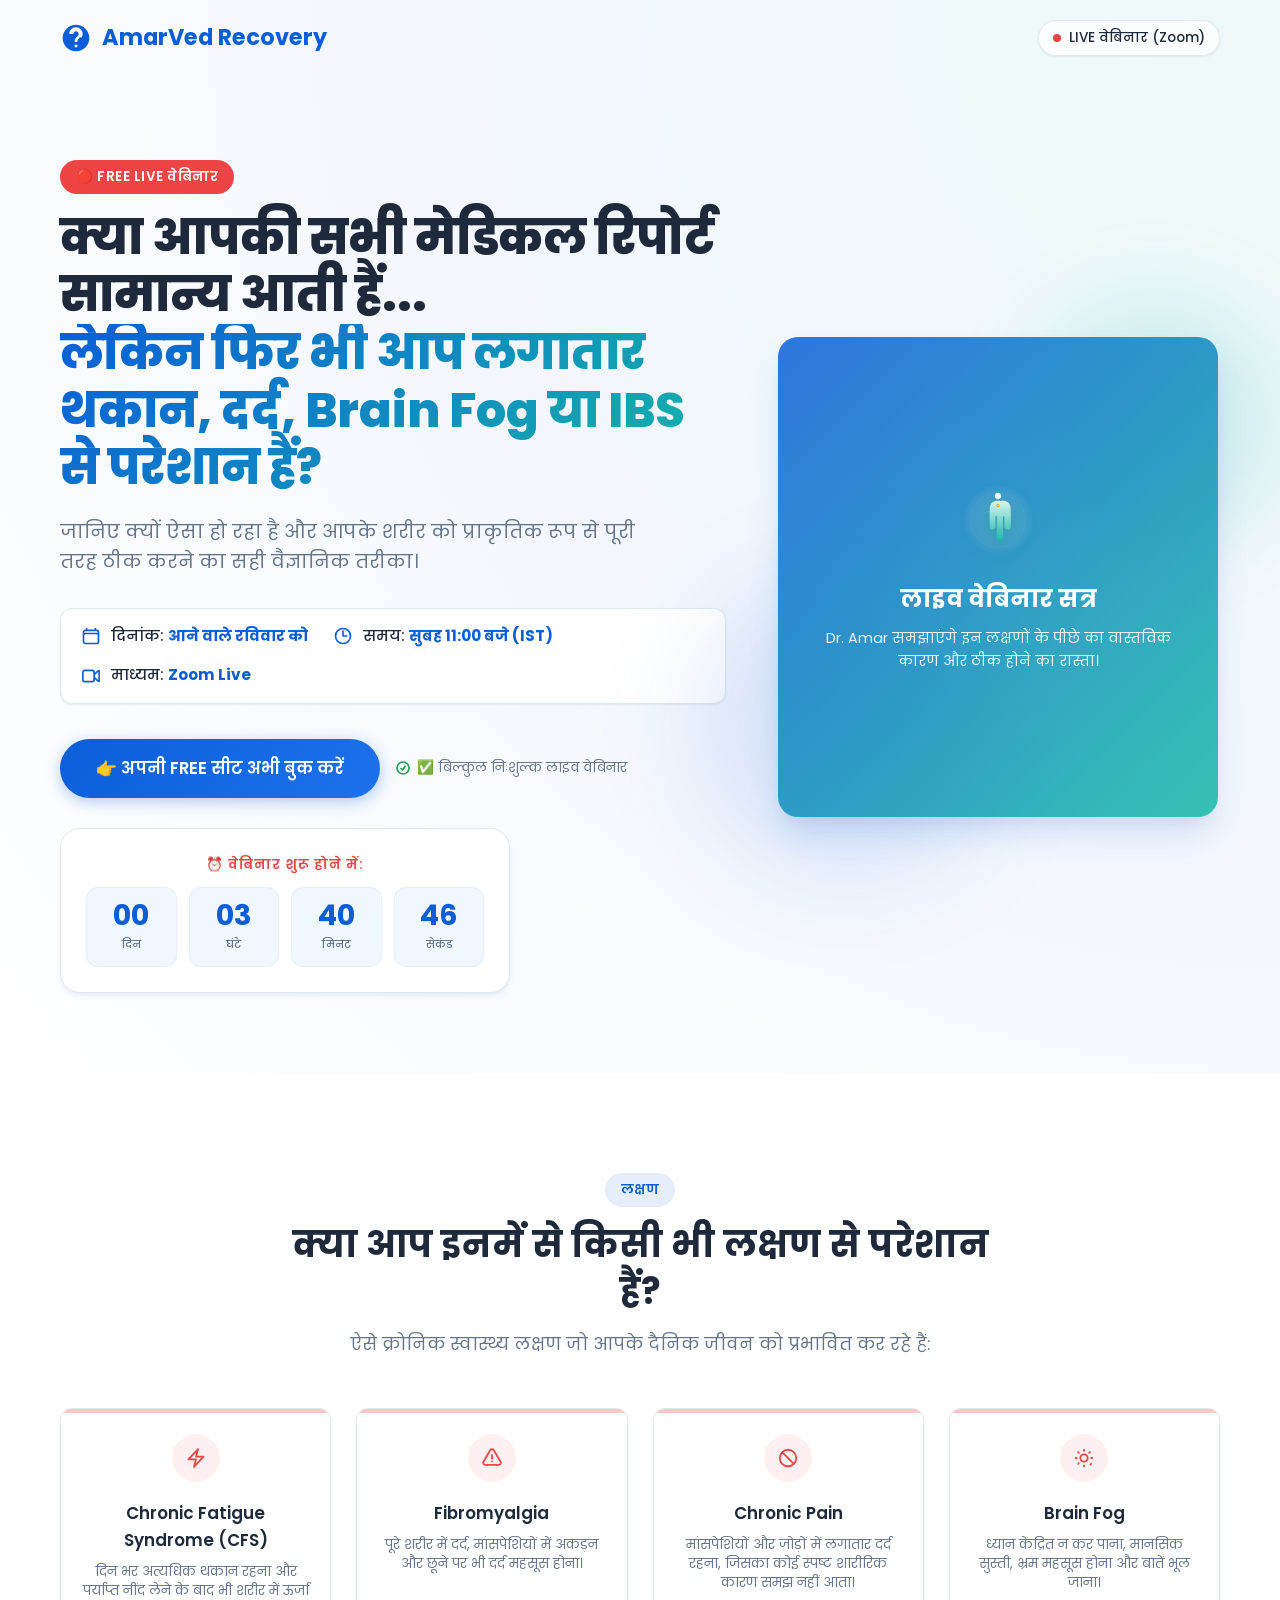
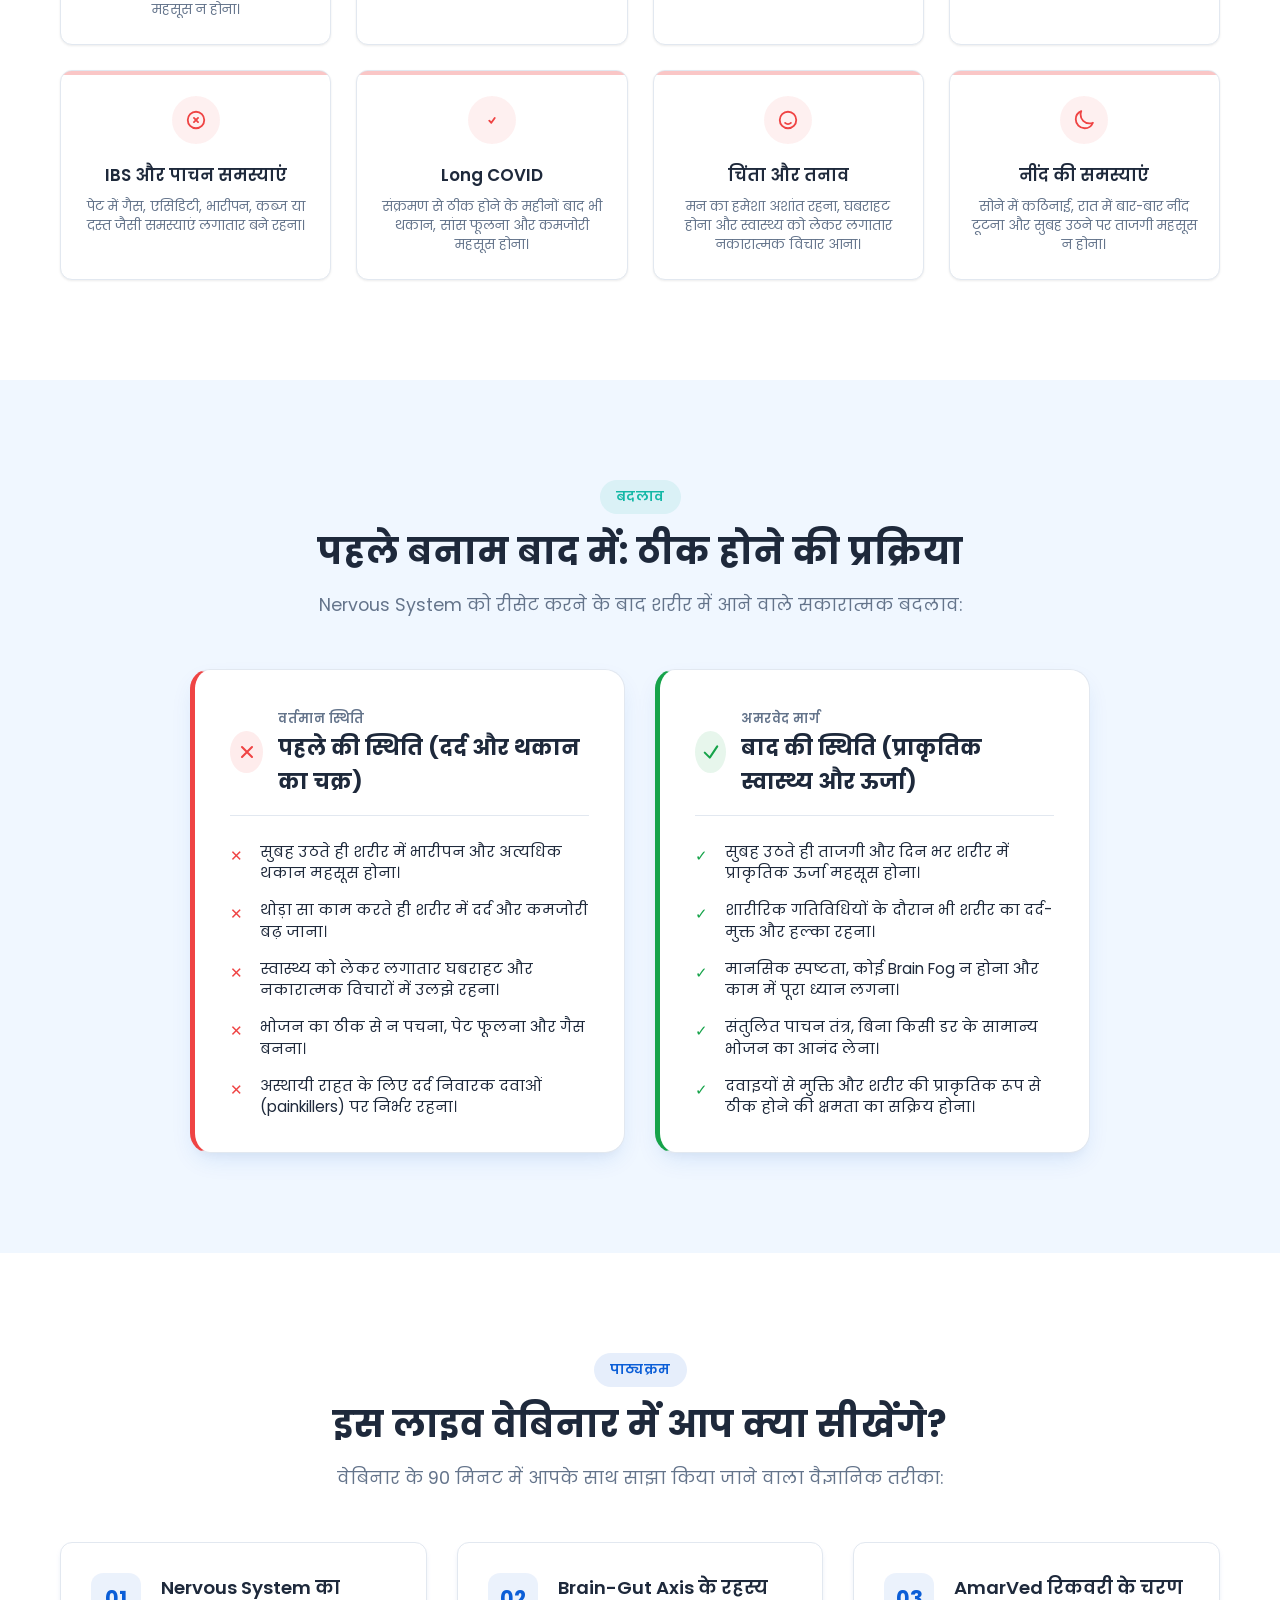
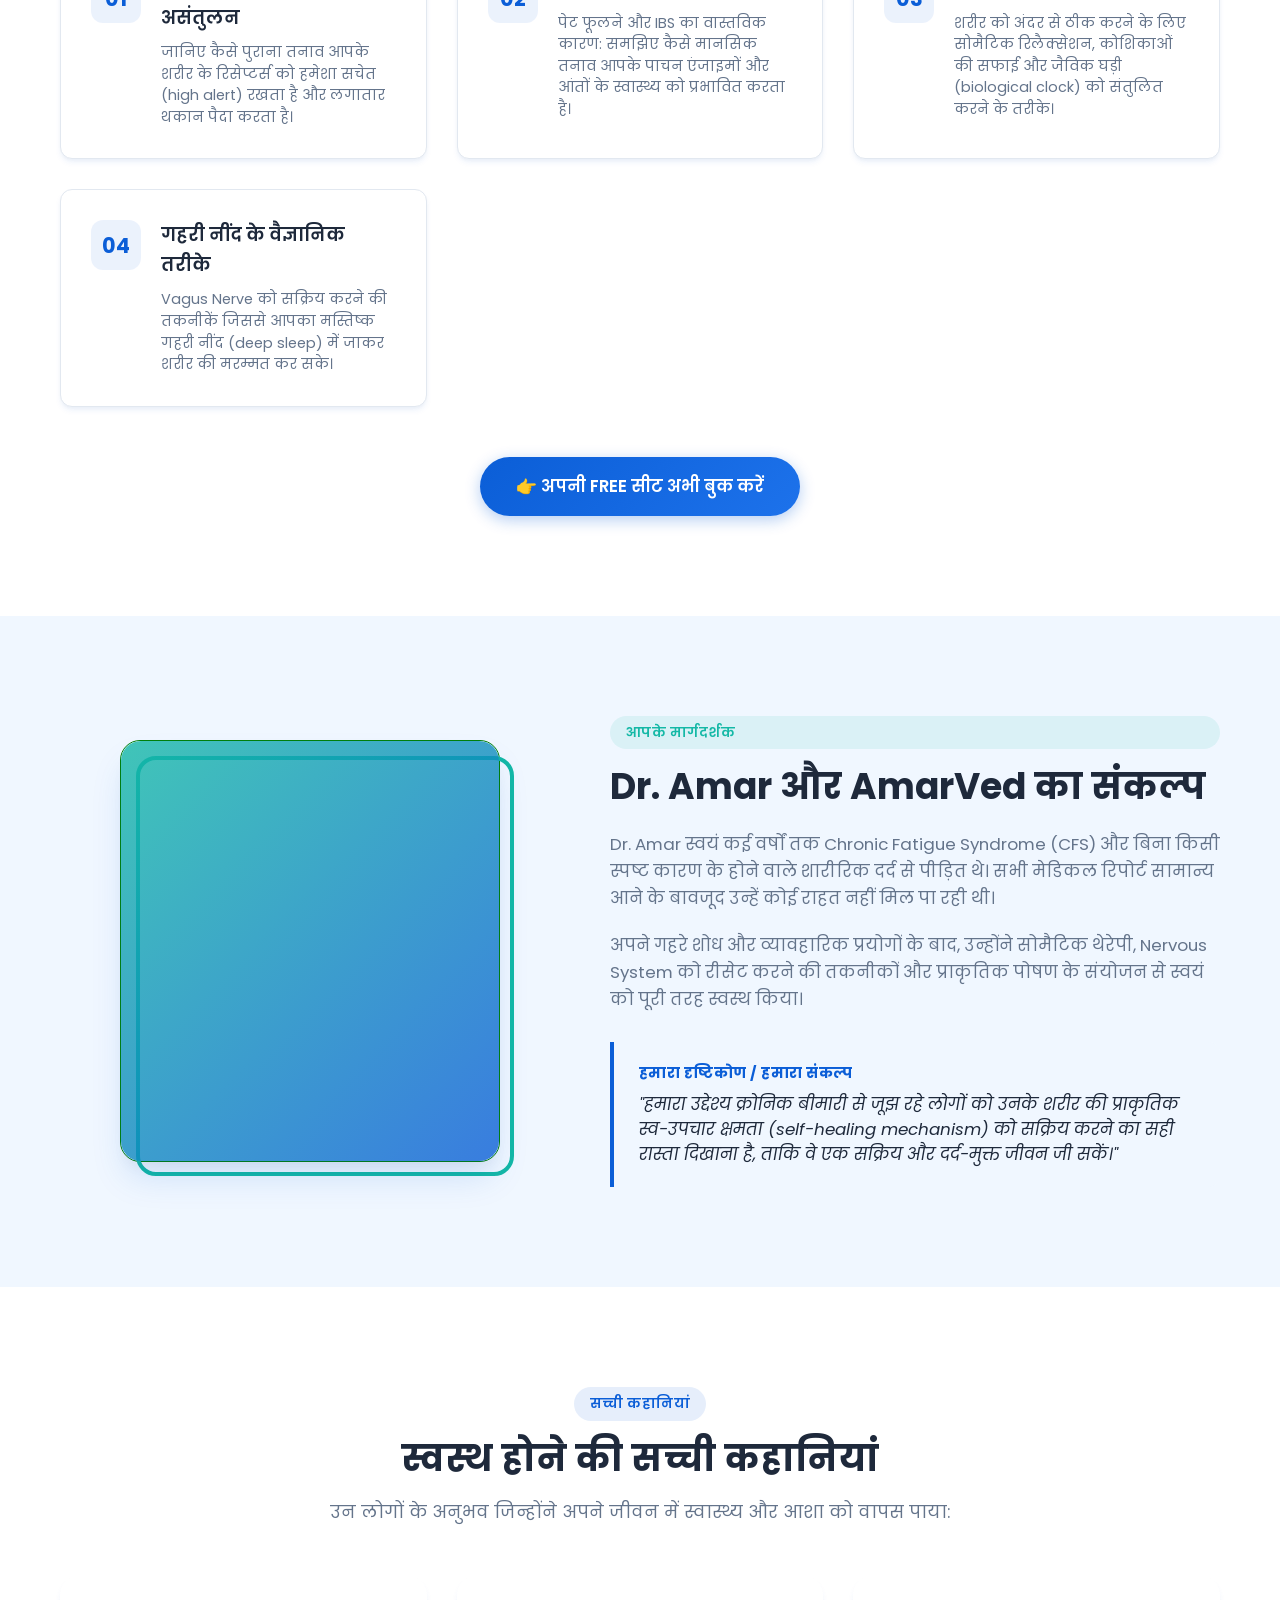
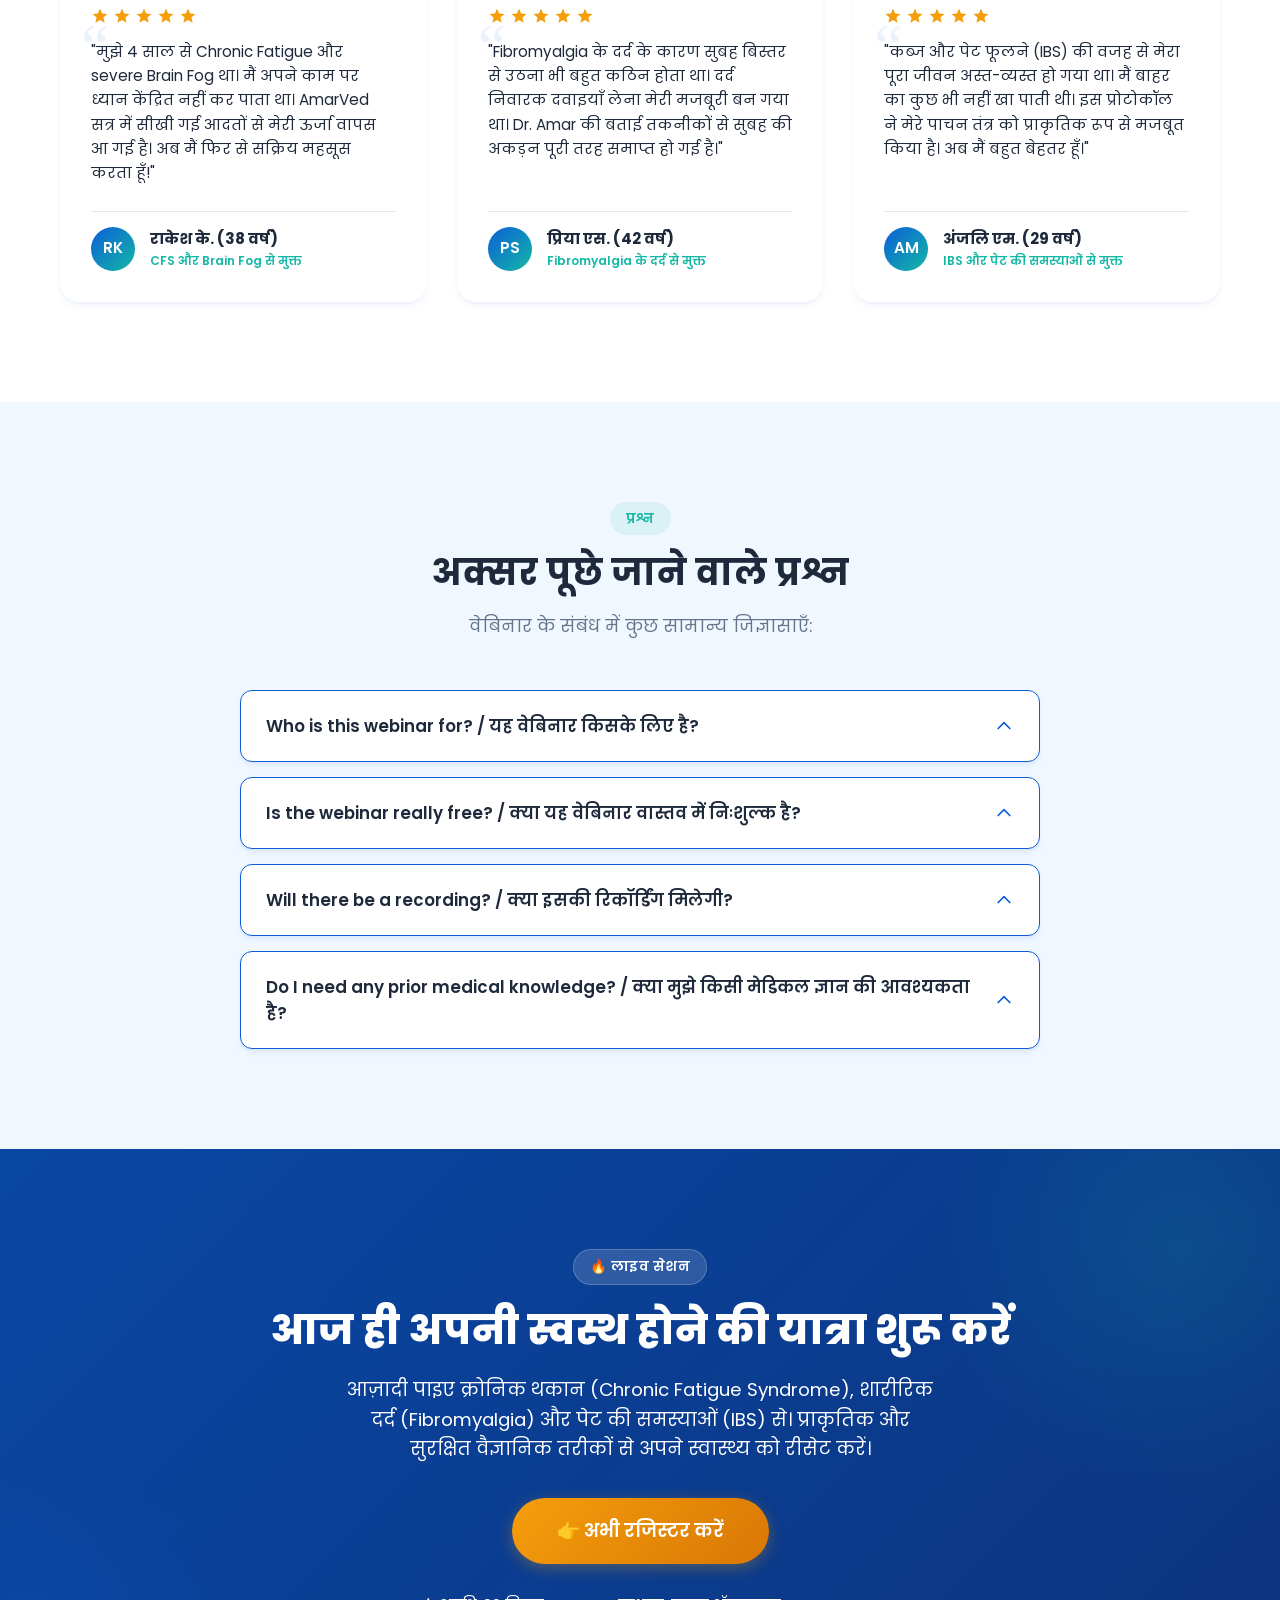
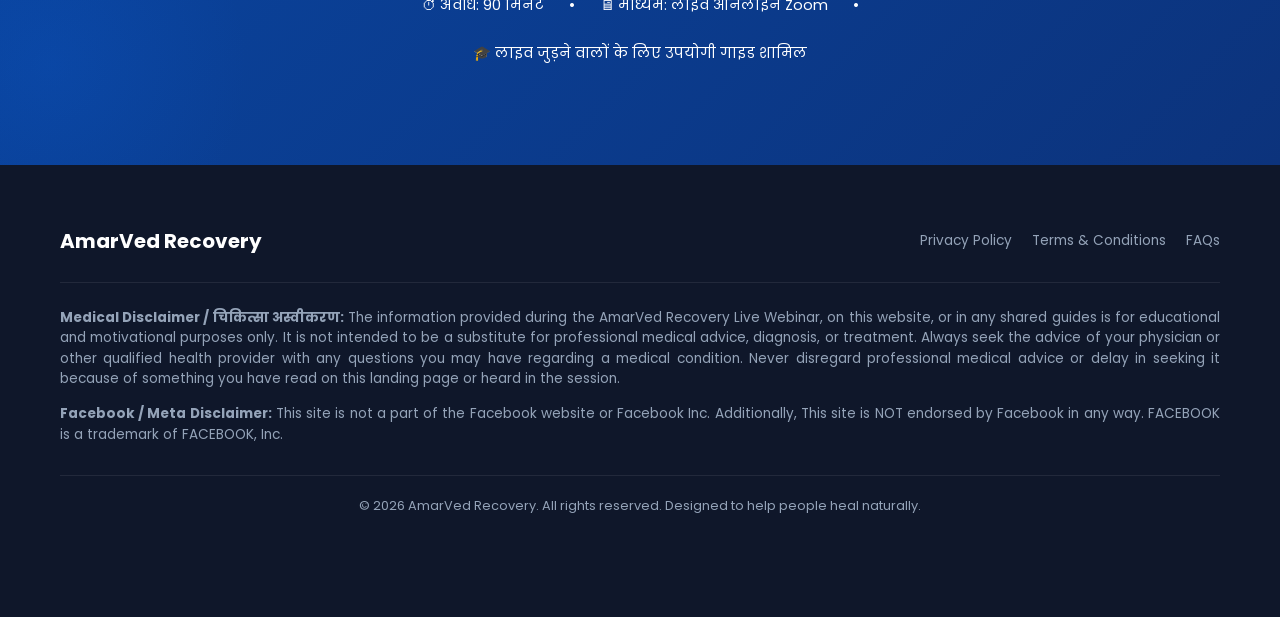
==== index.html @ a420017b "Add files via upload" ====
<!DOCTYPE html>
<html lang="hi">

<head>
  <meta charset="UTF-8">
  <meta name="viewport" content="width=device-width, initial-scale=1.0">
  <meta name="description"
    content="Chronic Fatigue Syndrome (CFS), Fibromyalgia, Brain Fog, IBS और Long COVID से प्राकृतिक रूप से ठीक होने का वैज्ञानिक तरीका। डॉ. अमर के FREE Live Webinar में भाग लें।">
  <meta name="keywords"
    content="Chronic Fatigue Syndrome, CFS, Fibromyalgia, Brain Fog, IBS, Long COVID, Chronic Pain, डॉ. अमर, स्वास्थ्य वेबिनार">
  <meta name="author" content="AmarVed Recovery">
  <title>AmarVed Recovery | Chronic Fatigue, Fibromyalgia और Brain Fog से रिकवरी के लिए FREE Live Webinar</title>

  <!-- Open Graph / Facebook Metadata -->
  <meta property="og:type" content="website">
  <meta property="og:title" content="AmarVed Recovery | FREE Live Webinar">
  <meta property="og:description"
    content="Reverse Chronic Fatigue, Fibromyalgia, IBS, and Brain Fog naturally. Join our live Devanagari Hindi session.">
  <meta property="og:image" content="https://amarvedrecovery.com/assets/og-image.jpg">
  <meta property="og:url" content="https://amarvedrecovery.com/webinar">

  <!-- Favicon placeholder -->
  <link rel="icon" type="image/svg+xml"
    href="data:image/svg+xml,<svg xmlns=%22http://www.w3.org/2000/svg%22 viewBox=%220 0 100 100%22><text y=%22.9em%22 font-size=%2290%22>🌱</text></svg>">

  <!-- Core CSS File -->
  <link rel="stylesheet" href="styles.css">

  <!-- Structured Schema Markup (Event Schema for Search Rich Results) -->
  <script type="application/ld+json">
  {
    "@context": "https://schema.org",
    "@type": "Event",
    "name": "AmarVed Recovery FREE Live Webinar: Reverse Chronic Fatigue & Fibromyalgia Naturally",
    "description": "Learn the step-by-step roadmap to reset your nervous system and recover from Chronic Fatigue, Fibromyalgia, Brain Fog, and IBS naturally.",
    "image": "https://amarvedrecovery.com/assets/webinar-banner.jpg",
    "startDate": "2026-07-05T11:00:00+05:30",
    "endDate": "2026-07-05T12:30:00+05:30",
    "eventAttendanceMode": "https://schema.org/OnlineEventAttendanceMode",
    "eventStatus": "https://schema.org/EventScheduled",
    "location": {
      "@type": "VirtualLocation",
      "url": "https://zoom.us"
    },
    "offers": {
      "@type": "Offer",
      "price": "0",
      "priceCurrency": "INR",
      "availability": "https://schema.org/InStock",
      "validFrom": "2026-06-28T16:00:00+05:30"
    },
    "organizer": {
      "@type": "Organization",
      "name": "AmarVed Recovery",
      "url": "https://amarvedrecovery.com"
    }
  }
  </script>
</head>

<body>

  <!-- Header Section -->
  <header class="header">
    <div class="container header-container">
      <a href="#" class="logo" id="header-logo">
        <!-- LOGO PLACEHOLDER: Swap this SVG with your logo image -->
        <svg class="logo-icon" viewBox="0 0 24 24" xmlns="http://www.w3.org/2000/svg">
          <path
            d="M12 2C6.48 2 2 6.48 2 12s4.48 10 10 10 10-4.48 10-10S17.52 2 12 2zm1 17h-2v-2h2v2zm2.07-7.75l-.9.92C13.45 12.9 13 13.5 13 15h-2v-.5c0-1.1.45-2.1 1.17-2.83l1.24-1.26c.37-.36.59-.86.59-1.41 0-1.1-.9-2-2-2s-2 .9-2 2H7c0-2.76 2.24-5 5-5s5 2.24 5 5c0 1.04-.42 1.99-1.07 2.75z" />
        </svg>
        <span>AmarVed Recovery</span>
      </a>
      <div class="header-info-badge">
        <span class="live-dot"></span>
        <span>LIVE वेबिनार (Zoom)</span>
      </div>
    </div>
  </header>

  <!-- 1. Hero Section -->
  <section class="hero" id="hero">
    <div class="container hero-grid">

      <!-- Hero Left: Headlines & Details -->
      <div class="hero-content">
        <span class="badge badge-live">🔴 FREE Live वेबिनार</span>
        <h1 class="hero-headline">
          क्या आपकी सभी मेडिकल रिपोर्ट सामान्य आती हैं... <span class="text-gradient-primary">लेकिन फिर भी आप लगातार
            थकान, दर्द, Brain Fog या IBS से परेशान हैं?</span>
        </h1>
        <p class="hero-subheadline">
          जानिए क्यों ऐसा हो रहा है और आपके शरीर को प्राकृतिक रूप से पूरी तरह ठीक करने का सही वैज्ञानिक तरीका।
        </p>

        <!-- Webinar Details Cards -->
        <div class="hero-details-bar">
          <div class="detail-item">
            <svg xmlns="http://www.w3.org/2000/svg" fill="none" viewBox="0 0 24 24" stroke-width="2"
              stroke="currentColor">
              <path stroke-linecap="round" stroke-linejoin="round"
                d="M6.75 3v2.25M17.25 3v2.25M3 18.75V7.5a2.25 2.25 0 012.25-2.25h13.5A2.25 2.25 0 0121 7.5v11.25m-18 0A2.25 2.25 0 005.25 21h13.5A2.25 2.25 0 0021 18.75m-18 0v-7.5A2.25 2.25 0 015.25 9h13.5A2.25 2.25 0 0121 11.25v7.5" />
            </svg>
            <span>दिनांक: <strong>आने वाले रविवार को</strong></span>
          </div>
          <div class="detail-item">
            <svg xmlns="http://www.w3.org/2000/svg" fill="none" viewBox="0 0 24 24" stroke-width="2"
              stroke="currentColor">
              <path stroke-linecap="round" stroke-linejoin="round" d="M12 6v6h4.5m4.5 0a9 9 0 11-18 0 9 9 0 0118 0z" />
            </svg>
            <span>समय: <strong>सुबह 11:00 बजे (IST)</strong></span>
          </div>
          <div class="detail-item">
            <svg xmlns="http://www.w3.org/2000/svg" fill="none" viewBox="0 0 24 24" stroke-width="2"
              stroke="currentColor">
              <path stroke-linecap="round" stroke-linejoin="round"
                d="M15.75 10.5l4.72-4.72a.75.75 0 011.28.53v11.38a.75.75 0 01-1.28.53l-4.72-4.72M4.5 18.75h9a2.25 2.25 0 002.25-2.25v-9a2.25 2.25 0 00-2.25-2.25h-9A2.25 2.25 0 002.25 7.5v9a2.25 2.25 0 002.25 2.25z" />
            </svg>
            <span>माध्यम: <strong>Zoom Live</strong></span>
          </div>
        </div>

        <!-- CTA & Quick Info -->
        <div class="hero-cta-wrapper">
          <a href="https://tally.so/r/81WxVA" target="_blank" class="btn btn-primary" id="hero-cta-btn">
            👉 अपनी FREE सीट अभी बुक करें
          </a>
          <span class="cta-note">
            <svg xmlns="http://www.w3.org/2000/svg" fill="none" viewBox="0 0 24 24" stroke-width="2.5"
              stroke="currentColor">
              <path stroke-linecap="round" stroke-linejoin="round"
                d="M9 12.75L11.25 15 15 9.75M21 12a9 9 0 11-18 0 9 9 0 0118 0z" />
            </svg>
            ✅ बिल्कुल निःशुल्क लाइव वेबिनार
          </span>
        </div>

        <!-- Countdown Timer Component -->
        <div class="countdown-box">
          <div class="countdown-title">⏰ वेबिनार शुरू होने में:</div>
          <div class="timer-grid">
            <div class="timer-segment">
              <span class="timer-number" id="timer-days">00</span>
              <span class="timer-label">दिन</span>
            </div>
            <div class="timer-segment">
              <span class="timer-number" id="timer-hours">00</span>
              <span class="timer-label">घंटे</span>
            </div>
            <div class="timer-segment">
              <span class="timer-number" id="timer-minutes">00</span>
              <span class="timer-label">मिनट</span>
            </div>
            <div class="timer-segment">
              <span class="timer-number" id="timer-seconds">00</span>
              <span class="timer-label">सेकंड</span>
            </div>
          </div>
        </div>

      </div>

      <!-- Hero Right: Wellness Vector Illustration -->
      <div class="hero-visual reveal reveal-fade">
        <div class="hero-image-container">
          <div class="hero-img-placeholder">
            <!-- Wellness Vector Graphic instead of placeholder block -->
            <svg xmlns="http://www.w3.org/2000/svg" viewBox="0 0 500 500" width="100%" height="100%"
              style="max-height: 380px;">
              <defs>
                <radialGradient id="glow" cx="50%" cy="50%" r="50%">
                  <stop offset="0%" stop-color="rgba(20, 184, 166, 0.4)" />
                  <stop offset="100%" stop-color="rgba(255, 255, 255, 0)" />
                </radialGradient>
                <linearGradient id="body-grad" x1="0%" y1="0%" x2="0%" y2="100%">
                  <stop offset="0%" stop-color="#FFFFFF" />
                  <stop offset="100%" stop-color="#14B8A6" />
                </linearGradient>
              </defs>
              <circle cx="250" cy="250" r="220" fill="url(#glow)" />
              <circle cx="250" cy="250" r="170" fill="none" stroke="rgba(255, 255, 255, 0.3)" stroke-width="2"
                stroke-dasharray="8 12" />
              <path d="M250,50 Q280,90 250,130 Q220,90 250,50 Z" fill="rgba(20, 184, 166, 0.5)" />
              <!-- Wellness Figure Path -->
              <path
                d="M250,120 C262,120 270,112 270,100 C270,88 262,80 250,80 C238,80 230,88 230,100 C230,112 238,120 250,120 Z M250,130 C218,130 198,146 198,186 L198,290 C198,302 206,310 218,310 C226,310 234,302 234,290 L234,226 L242,226 L242,362 C242,374 250,382 262,382 C274,382 282,374 282,362 L282,226 L290,226 L290,290 C290,302 298,310 310,310 C322,310 330,302 330,290 L330,186 C330,146 310,130 278,130 Z"
                fill="url(#body-grad)" />
              <circle cx="250" cy="160" r="10" fill="#F59E0B" />
              <circle cx="250" cy="160" r="4" fill="#FFF" />
              <path d="M160,210 Q200,180 250,210 T340,210" fill="none" stroke="rgba(255, 255, 255, 0.4)"
                stroke-width="2" />
            </svg>
            <h3>लाइव वेबिनार सत्र</h3>
            <p>Dr. Amar समझाएंगे इन लक्षणों के पीछे का वास्तविक कारण और ठीक होने का रास्ता।</p>
          </div>
        </div>

        <!-- Background blobs for graphic premium feel -->
        <div class="hero-bg-shapes">
          <div class="shape-circle-1"></div>
          <div class="shape-circle-2"></div>
        </div>
      </div>

    </div>
  </section>

  <!-- 3. Problem Section -->
  <section class="problem-section" id="problems">
    <div class="container">

      <div class="section-title-wrapper">
        <span class="badge badge-primary">लक्षण</span>
        <h2 class="section-title">क्या आप इनमें से किसी भी लक्षण से परेशान हैं?</h2>
        <p class="section-subtitle">ऐसे क्रोनिक स्वास्थ्य लक्षण जो आपके दैनिक जीवन को प्रभावित कर रहे हैं:</p>
      </div>

      <div class="problem-grid">

        <!-- Card 1: CFS -->
        <div class="problem-card reveal reveal-slide-up delay-1">
          <div class="problem-icon-container">
            <svg xmlns="http://www.w3.org/2000/svg" fill="none" viewBox="0 0 24 24" stroke-width="2"
              stroke="currentColor">
              <path stroke-linecap="round" stroke-linejoin="round"
                d="M3.75 13.5l10.5-11.25L12 10.5h8.25L9.75 21.75 12 13.5H3.75z" />
            </svg>
          </div>
          <h3 class="problem-title">Chronic Fatigue Syndrome (CFS)</h3>
          <p class="problem-desc">दिन भर अत्यधिक थकान रहना और पर्याप्त नींद लेने के बाद भी शरीर में ऊर्जा महसूस न होना।
          </p>
        </div>

        <!-- Card 2: Fibromyalgia -->
        <div class="problem-card reveal reveal-slide-up delay-2">
          <div class="problem-icon-container">
            <svg xmlns="http://www.w3.org/2000/svg" fill="none" viewBox="0 0 24 24" stroke-width="2"
              stroke="currentColor">
              <path stroke-linecap="round" stroke-linejoin="round"
                d="M12 9v3.75m-9.303 3.376c-.866 1.5.217 3.374 1.948 3.374h14.71c1.73 0 2.813-1.874 1.948-3.374L13.949 3.378c-.866-1.5-3.032-1.5-3.898 0L2.697 16.126zM12 15.75h.007v.008H12v-.008z" />
            </svg>
          </div>
          <h3 class="problem-title">Fibromyalgia</h3>
          <p class="problem-desc">पूरे शरीर में दर्द, मांसपेशियों में अकड़न और छूने पर भी दर्द महसूस होना।</p>
        </div>

        <!-- Card 3: Chronic Pain -->
        <div class="problem-card reveal reveal-slide-up delay-3">
          <div class="problem-icon-container">
            <svg xmlns="http://www.w3.org/2000/svg" fill="none" viewBox="0 0 24 24" stroke-width="2"
              stroke="currentColor">
              <path stroke-linecap="round" stroke-linejoin="round"
                d="M18.364 18.364A9 9 0 005.636 5.636m12.728 12.728A9 9 0 015.636 5.636m12.728 12.728L5.636 5.636" />
            </svg>
          </div>
          <h3 class="problem-title">Chronic Pain</h3>
          <p class="problem-desc">मांसपेशियों और जोड़ों में लगातार दर्द रहना, जिसका कोई स्पष्ट शारीरिक कारण समझ नहीं
            आता।</p>
        </div>

        <!-- Card 4: Brain Fog -->
        <div class="problem-card reveal reveal-slide-up delay-4">
          <div class="problem-icon-container">
            <svg xmlns="http://www.w3.org/2000/svg" fill="none" viewBox="0 0 24 24" stroke-width="2"
              stroke="currentColor">
              <path stroke-linecap="round" stroke-linejoin="round"
                d="M12 3v1m0 16v1m9-9h-1M4 12H3m15.364-6.364l-.707.707M6.343 17.657l-.707.707m0-12.728l.707.707m12.728 12.728l.707-.707M12 8a4 4 0 100 8 4 4 0 000-8z" />
            </svg>
          </div>
          <h3 class="problem-title">Brain Fog</h3>
          <p class="problem-desc">ध्यान केंद्रित न कर पाना, मानसिक सुस्ती, भ्रम महसूस होना और बातें भूल जाना।</p>
        </div>

        <!-- Card 5: IBS -->
        <div class="problem-card reveal reveal-slide-up delay-1">
          <div class="problem-icon-container">
            <svg xmlns="http://www.w3.org/2000/svg" fill="none" viewBox="0 0 24 24" stroke-width="2"
              stroke="currentColor">
              <path stroke-linecap="round" stroke-linejoin="round"
                d="M9.75 9.75l4.5 4.5m0-4.5l-4.5 4.5M21 12a9 9 0 11-18 0 9 9 0 0118 0z" />
            </svg>
          </div>
          <h3 class="problem-title">IBS और पाचन समस्याएं</h3>
          <p class="problem-desc">पेट में गैस, एसिडिटी, भारीपन, कब्ज या दस्त जैसी समस्याएं लगातार बने रहना।</p>
        </div>

        <!-- Card 6: Long COVID -->
        <div class="problem-card reveal reveal-slide-up delay-2">
          <div class="problem-icon-container">
            <svg xmlns="http://www.w3.org/2000/svg" fill="none" viewBox="0 0 24 24" stroke-width="2"
              stroke="currentColor">
              <path stroke-linecap="round" stroke-linejoin="round" d="M9 12.75L11.25 15 15 9.75Y21H3.75V12.75H9z" />
            </svg>
          </div>
          <h3 class="problem-title">Long COVID</h3>
          <p class="problem-desc">संक्रमण से ठीक होने के महीनों बाद भी थकान, सांस फूलना और कमजोरी महसूस होना।</p>
        </div>

        <!-- Card 7: Anxiety -->
        <div class="problem-card reveal reveal-slide-up delay-3">
          <div class="problem-icon-container">
            <svg xmlns="http://www.w3.org/2000/svg" fill="none" viewBox="0 0 24 24" stroke-width="2"
              stroke="currentColor">
              <path stroke-linecap="round" stroke-linejoin="round"
                d="M15.182 15.182a4.5 4.5 0 01-6.364 0M21 12a9 9 0 11-18 0 9 9 0 0118 0z" />
            </svg>
          </div>
          <h3 class="problem-title">चिंता और तनाव</h3>
          <p class="problem-desc">मन का हमेशा अशांत रहना, घबराहट होना और स्वास्थ्य को लेकर लगातार नकारात्मक विचार आना।
          </p>
        </div>

        <!-- Card 8: Sleep Issues -->
        <div class="problem-card reveal reveal-slide-up delay-4">
          <div class="problem-icon-container">
            <svg xmlns="http://www.w3.org/2000/svg" fill="none" viewBox="0 0 24 24" stroke-width="2"
              stroke="currentColor">
              <path stroke-linecap="round" stroke-linejoin="round"
                d="M21.752 15.002A9.718 9.718 0 0118 15.75c-5.385 0-9.75-4.365-9.75-9.75 0-1.33.266-2.597.748-3.752A9.753 9.753 0 003 11.25C3 16.635 7.365 21 12.75 21a9.753 9.753 0 009.002-5.998z" />
            </svg>
          </div>
          <h3 class="problem-title">नींद की समस्याएं</h3>
          <p class="problem-desc">सोने में कठिनाई, रात में बार-बार नींद टूटना और सुबह उठने पर ताजगी महसूस न होना।</p>
        </div>

      </div>

    </div>
  </section>

  <!-- 4. Before vs After Section -->
  <section class="section-bg-alt" id="comparison">
    <div class="container">

      <div class="section-title-wrapper">
        <span class="badge badge-secondary">बदलाव</span>
        <h2 class="section-title">पहले बनाम बाद में: ठीक होने की प्रक्रिया</h2>
        <p class="section-subtitle">Nervous System को रीसेट करने के बाद शरीर में आने वाले सकारात्मक बदलाव:</p>
      </div>

      <div class="comparison-container">

        <!-- Before Card -->
        <div class="comp-card comp-card-before reveal reveal-slide-left">
          <div class="comp-header">
            <div class="comp-title-icon">
              <svg xmlns="http://www.w3.org/2000/svg" fill="none" viewBox="0 0 24 24" stroke-width="2.5"
                stroke="currentColor">
                <path stroke-linecap="round" stroke-linejoin="round" d="M6 18L18 6M6 6l12 12" />
              </svg>
            </div>
            <div>
              <span class="comp-label">वर्तमान स्थिति</span>
              <h3 class="comp-title">पहले की स्थिति (दर्द और थकान का चक्र)</h3>
            </div>
          </div>
          <ul class="comp-list">
            <li class="comp-item">
              <span class="comp-item-icon">✕</span>
              <span class="comp-item-text">सुबह उठते ही शरीर में भारीपन और अत्यधिक थकान महसूस होना।</span>
            </li>
            <li class="comp-item">
              <span class="comp-item-icon">✕</span>
              <span class="comp-item-text">थोड़ा सा काम करते ही शरीर में दर्द और कमजोरी बढ़ जाना।</span>
            </li>
            <li class="comp-item">
              <span class="comp-item-icon">✕</span>
              <span class="comp-item-text">स्वास्थ्य को लेकर लगातार घबराहट और नकारात्मक विचारों में उलझे रहना।</span>
            </li>
            <li class="comp-item">
              <span class="comp-item-icon">✕</span>
              <span class="comp-item-text">भोजन का ठीक से न पचना, पेट फूलना और गैस बनना।</span>
            </li>
            <li class="comp-item">
              <span class="comp-item-icon">✕</span>
              <span class="comp-item-text">अस्थायी राहत के लिए दर्द निवारक दवाओं (painkillers) पर निर्भर रहना।</span>
            </li>
          </ul>
        </div>

        <!-- After Card -->
        <div class="comp-card comp-card-after reveal reveal-slide-right">
          <div class="comp-header">
            <div class="comp-title-icon">
              <svg xmlns="http://www.w3.org/2000/svg" fill="none" viewBox="0 0 24 24" stroke-width="2.5"
                stroke="currentColor">
                <path stroke-linecap="round" stroke-linejoin="round" d="M4.5 12.75l6 6 9-13.5" />
              </svg>
            </div>
            <div>
              <span class="comp-label">अमरवेद मार्ग</span>
              <h3 class="comp-title">बाद की स्थिति (प्राकृतिक स्वास्थ्य और ऊर्जा)</h3>
            </div>
          </div>
          <ul class="comp-list">
            <li class="comp-item">
              <span class="comp-item-icon">✓</span>
              <span class="comp-item-text">सुबह उठते ही ताजगी और दिन भर शरीर में प्राकृतिक ऊर्जा महसूस होना।</span>
            </li>
            <li class="comp-item">
              <span class="comp-item-icon">✓</span>
              <span class="comp-item-text">शारीरिक गतिविधियों के दौरान भी शरीर का दर्द-मुक्त और हल्का रहना।</span>
            </li>
            <li class="comp-item">
              <span class="comp-item-icon">✓</span>
              <span class="comp-item-text">मानसिक स्पष्टता, कोई Brain Fog न होना और काम में पूरा ध्यान लगना।</span>
            </li>
            <li class="comp-item">
              <span class="comp-item-icon">✓</span>
              <span class="comp-item-text">संतुलित पाचन तंत्र, बिना किसी डर के सामान्य भोजन का आनंद लेना।</span>
            </li>
            <li class="comp-item">
              <span class="comp-item-icon">✓</span>
              <span class="comp-item-text">दवाइयों से मुक्ति और शरीर की प्राकृतिक रूप से ठीक होने की क्षमता का सक्रिय
                होना।</span>
            </li>
          </ul>
        </div>

      </div>

    </div>
  </section>

  <!-- 5. What You Will Learn Section -->
  <section id="what-you-learn">
    <div class="container">

      <div class="section-title-wrapper">
        <span class="badge badge-primary">पाठ्यक्रम</span>
        <h2 class="section-title">इस लाइव वेबिनार में आप क्या सीखेंगे?</h2>
        <p class="section-subtitle">वेबिनार के 90 मिनट में आपके साथ साझा किया जाने वाला वैज्ञानिक तरीका:</p>
      </div>

      <div class="learn-grid">

        <!-- Card 1 -->
        <div class="learn-card reveal reveal-slide-up delay-1">
          <div class="learn-num-box">01</div>
          <div class="learn-card-content">
            <h3 class="learn-card-title">Nervous System का असंतुलन</h3>
            <p class="learn-card-desc">जानिए कैसे पुराना तनाव आपके शरीर के रिसेप्टर्स को हमेशा सचेत (high alert) रखता है
              और लगातार थकान पैदा करता है।</p>
          </div>
        </div>

        <!-- Card 2 -->
        <div class="learn-card reveal reveal-slide-up delay-2">
          <div class="learn-num-box">02</div>
          <div class="learn-card-content">
            <h3 class="learn-card-title">Brain-Gut Axis के रहस्य</h3>
            <p class="learn-card-desc">पेट फूलने और IBS का वास्तविक कारण: समझिए कैसे मानसिक तनाव आपके पाचन एंजाइमों और
              आंतों के स्वास्थ्य को प्रभावित करता है।</p>
          </div>
        </div>

        <!-- Card 3 -->
        <div class="learn-card reveal reveal-slide-up delay-3">
          <div class="learn-num-box">03</div>
          <div class="learn-card-content">
            <h3 class="learn-card-title">AmarVed रिकवरी के चरण</h3>
            <p class="learn-card-desc">शरीर को अंदर से ठीक करने के लिए सोमैटिक रिलैक्सेशन, कोशिकाओं की सफाई और जैविक
              घड़ी (biological clock) को संतुलित करने के तरीके।</p>
          </div>
        </div>

        <!-- Card 4 -->
        <div class="learn-card reveal reveal-slide-up delay-4">
          <div class="learn-num-box">04</div>
          <div class="learn-card-content">
            <h3 class="learn-card-title">गहरी नींद के वैज्ञानिक तरीके</h3>
            <p class="learn-card-desc">Vagus Nerve को सक्रिय करने की तकनीकें जिससे आपका मस्तिष्क गहरी नींद (deep sleep)
              में जाकर शरीर की मरम्मत कर सके।</p>
          </div>
        </div>

      </div>

      <div class="text-center" style="margin-top: 50px; text-align: center;">
        <a href="https://tally.so/r/81WxVA" target="_blank" class="btn btn-primary" id="learn-cta-btn">👉 अपनी FREE सीट
          अभी बुक करें</a>
      </div>

    </div>
  </section>

  <!-- 6. About Amar Section -->
  <section class="section-bg-alt" id="about-amar">
    <div class="container about-grid">

      <!-- About Left: Image placeholder -->
      <div class="about-img-container reveal reveal-slide-left">
        <!-- SPEAKER PHOTO PLACEHOLDER: Swap this container with <img src="amar.jpg" alt="Dr. Amar"> -->
        <div class="about-img-placeholder">
          <img src="images/Amar.png" alt="Dr. Amar" id="Amar1">
          <!-- Bio icon SVG -->
        </div>
        <div class="about-decor-border"></div>
      </div>

      <!-- About Right: Content -->
      <div class="about-content reveal reveal-slide-right">
        <span class="badge badge-secondary">आपके मार्गदर्शक</span>
        <h2 class="about-title">Dr. Amar और AmarVed का संकल्प</h2>
        <p class="about-p">
          Dr. Amar स्वयं कई वर्षों तक Chronic Fatigue Syndrome (CFS) और बिना किसी स्पष्ट कारण के होने वाले शारीरिक दर्द
          से पीड़ित थे। सभी मेडिकल रिपोर्ट सामान्य आने के बावजूद उन्हें कोई राहत नहीं मिल पा रही थी।
        </p>
        <p class="about-p">
          अपने गहरे शोध और व्यावहारिक प्रयोगों के बाद, उन्होंने सोमैटिक थेरेपी, Nervous System को रीसेट करने की तकनीकों
          और प्राकृतिक पोषण के संयोजन से स्वयं को पूरी तरह स्वस्थ किया।
        </p>

        <div class="about-mission-card">
          <h4 class="about-mission-title">हमारा दृष्टिकोण / हमारा संकल्प</h4>
          <p class="about-mission-text">
            "हमारा उद्देश्य क्रोनिक बीमारी से जूझ रहे लोगों को उनके शरीर की प्राकृतिक स्व-उपचार क्षमता (self-healing
            mechanism) को सक्रिय करने का सही रास्ता दिखाना है, ताकि वे एक सक्रिय और दर्द-मुक्त जीवन जी सकें।"
          </p>
        </div>
      </div>

    </div>
  </section>

  <!-- 7. Testimonials Section -->
  <section id="testimonials">
    <div class="container">

      <div class="section-title-wrapper">
        <span class="badge badge-primary">सच्ची कहानियां</span>
        <h2 class="section-title">स्वस्थ होने की सच्ची कहानियां</h2>
        <p class="section-subtitle">उन लोगों के अनुभव जिन्होंने अपने जीवन में स्वास्थ्य और आशा को वापस पाया:</p>
      </div>

      <div class="testimonials-grid">

        <!-- Testimonial 1 -->
        <div class="test-card glass-test-card reveal reveal-slide-up delay-1">
          <div>
            <div class="test-stars">
              <svg viewBox="0 0 24 24" fill="currentColor">
                <path d="M12 17.27L18.18 21l-1.64-7.03L22 9.24l-7.19-.61L12 2 9.19 8.63 2 9.24l5.46 4.73L5.82 21z" />
              </svg>
              <svg viewBox="0 0 24 24" fill="currentColor">
                <path d="M12 17.27L18.18 21l-1.64-7.03L22 9.24l-7.19-.61L12 2 9.19 8.63 2 9.24l5.46 4.73L5.82 21z" />
              </svg>
              <svg viewBox="0 0 24 24" fill="currentColor">
                <path d="M12 17.27L18.18 21l-1.64-7.03L22 9.24l-7.19-.61L12 2 9.19 8.63 2 9.24l5.46 4.73L5.82 21z" />
              </svg>
              <svg viewBox="0 0 24 24" fill="currentColor">
                <path d="M12 17.27L18.18 21l-1.64-7.03L22 9.24l-7.19-.61L12 2 9.19 8.63 2 9.24l5.46 4.73L5.82 21z" />
              </svg>
              <svg viewBox="0 0 24 24" fill="currentColor">
                <path d="M12 17.27L18.18 21l-1.64-7.03L22 9.24l-7.19-.61L12 2 9.19 8.63 2 9.24l5.46 4.73L5.82 21z" />
              </svg>
            </div>
            <p class="test-content">
              "मुझे 4 साल से Chronic Fatigue और severe Brain Fog था। मैं अपने काम पर ध्यान केंद्रित नहीं कर पाता था।
              AmarVed सत्र में सीखी गई आदतों से मेरी ऊर्जा वापस आ गई है। अब मैं फिर से सक्रिय महसूस करता हूँ!"
            </p>
          </div>
          <div class="test-author-box">
            <!-- TESTIMONIAL AVATAR PLACEHOLDER: Swap with client image -->
            <div class="test-avatar">RK</div>
            <div class="test-author-info">
              <span class="test-name">राकेश के. (38 वर्ष)</span>
              <span class="test-cond">CFS और Brain Fog से मुक्त</span>
            </div>
          </div>
        </div>

        <!-- Testimonial 2 -->
        <div class="test-card glass-test-card reveal reveal-slide-up delay-2">
          <div>
            <div class="test-stars">
              <svg viewBox="0 0 24 24" fill="currentColor">
                <path d="M12 17.27L18.18 21l-1.64-7.03L22 9.24l-7.19-.61L12 2 9.19 8.63 2 9.24l5.46 4.73L5.82 21z" />
              </svg>
              <svg viewBox="0 0 24 24" fill="currentColor">
                <path d="M12 17.27L18.18 21l-1.64-7.03L22 9.24l-7.19-.61L12 2 9.19 8.63 2 9.24l5.46 4.73L5.82 21z" />
              </svg>
              <svg viewBox="0 0 24 24" fill="currentColor">
                <path d="M12 17.27L18.18 21l-1.64-7.03L22 9.24l-7.19-.61L12 2 9.19 8.63 2 9.24l5.46 4.73L5.82 21z" />
              </svg>
              <svg viewBox="0 0 24 24" fill="currentColor">
                <path d="M12 17.27L18.18 21l-1.64-7.03L22 9.24l-7.19-.61L12 2 9.19 8.63 2 9.24l5.46 4.73L5.82 21z" />
              </svg>
              <svg viewBox="0 0 24 24" fill="currentColor">
                <path d="M12 17.27L18.18 21l-1.64-7.03L22 9.24l-7.19-.61L12 2 9.19 8.63 2 9.24l5.46 4.73L5.82 21z" />
              </svg>
            </div>
            <p class="test-content">
              "Fibromyalgia के दर्द के कारण सुबह बिस्तर से उठना भी बहुत कठिन होता था। दर्द निवारक दवाइयाँ लेना मेरी
              मजबूरी बन गया था। Dr. Amar की बताई तकनीकों से सुबह की अकड़न पूरी तरह समाप्त हो गई है।"
            </p>
          </div>
          <div class="test-author-box">
            <!-- TESTIMONIAL AVATAR PLACEHOLDER: Swap with client image -->
            <div class="test-avatar">PS</div>
            <div class="test-author-info">
              <span class="test-name">प्रिया एस. (42 वर्ष)</span>
              <span class="test-cond">Fibromyalgia के दर्द से मुक्त</span>
            </div>
          </div>
        </div>

        <!-- Testimonial 3 -->
        <div class="test-card glass-test-card reveal reveal-slide-up delay-3">
          <div>
            <div class="test-stars">
              <svg viewBox="0 0 24 24" fill="currentColor">
                <path d="M12 17.27L18.18 21l-1.64-7.03L22 9.24l-7.19-.61L12 2 9.19 8.63 2 9.24l5.46 4.73L5.82 21z" />
              </svg>
              <svg viewBox="0 0 24 24" fill="currentColor">
                <path d="M12 17.27L18.18 21l-1.64-7.03L22 9.24l-7.19-.61L12 2 9.19 8.63 2 9.24l5.46 4.73L5.82 21z" />
              </svg>
              <svg viewBox="0 0 24 24" fill="currentColor">
                <path d="M12 17.27L18.18 21l-1.64-7.03L22 9.24l-7.19-.61L12 2 9.19 8.63 2 9.24l5.46 4.73L5.82 21z" />
              </svg>
              <svg viewBox="0 0 24 24" fill="currentColor">
                <path d="M12 17.27L18.18 21l-1.64-7.03L22 9.24l-7.19-.61L12 2 9.19 8.63 2 9.24l5.46 4.73L5.82 21z" />
              </svg>
              <svg viewBox="0 0 24 24" fill="currentColor">
                <path d="M12 17.27L18.18 21l-1.64-7.03L22 9.24l-7.19-.61L12 2 9.19 8.63 2 9.24l5.46 4.73L5.82 21z" />
              </svg>
            </div>
            <p class="test-content">
              "कब्ज और पेट फूलने (IBS) की वजह से मेरा पूरा जीवन अस्त-व्यस्त हो गया था। मैं बाहर का कुछ भी नहीं खा पाती
              थी। इस प्रोटोकॉल ने मेरे पाचन तंत्र को प्राकृतिक रूप से मजबूत किया है। अब मैं बहुत बेहतर हूँ।"
            </p>
          </div>
          <div class="test-author-box">
            <!-- TESTIMONIAL AVATAR PLACEHOLDER: Swap with client image -->
            <div class="test-avatar">AM</div>
            <div class="test-author-info">
              <span class="test-name">अंजलि एम. (29 वर्ष)</span>
              <span class="test-cond">IBS और पेट की समस्याओं से मुक्त</span>
            </div>
          </div>
        </div>

      </div>

    </div>
  </section>

  <!-- 8. FAQ Section -->
  <section class="section-bg-alt" id="faq">
    <div class="container">

      <div class="section-title-wrapper">
        <span class="badge badge-secondary">प्रश्न</span>
        <h2 class="section-title">अक्सर पूछे जाने वाले प्रश्न</h2>
        <p class="section-subtitle">वेबिनार के संबंध में कुछ सामान्य जिज्ञासाएँ:</p>
      </div>

      <div class="faq-container">

        <!-- FAQ 1 -->
        <div class="faq-item reveal reveal-slide-up delay-1">
          <button class="faq-header" type="button" aria-expanded="false">
            <span class="faq-question">Who is this webinar for? / यह वेबिनार किसके लिए है?</span>
            <svg class="faq-icon" fill="none" viewBox="0 0 24 24" stroke="currentColor" stroke-width="2">
              <path stroke-linecap="round" stroke-linejoin="round" d="M19 9l-7 7-7-7" />
            </svg>
          </button>
          <div class="faq-body" aria-hidden="true">
            <div class="faq-content">
              यह वेबिनार उन सभी लोगों के लिए है जो Chronic Fatigue Syndrome (CFS), Fibromyalgia, IBS, जोड़ों या
              मांसपेशियों में लगातार दर्द, तनाव, घबराहट और नींद न आने जैसी समस्याओं से लंबे समय से जूझ रहे हैं।
            </div>
          </div>
        </div>

        <!-- FAQ 2 -->
        <div class="faq-item reveal reveal-slide-up delay-2">
          <button class="faq-header" type="button" aria-expanded="false">
            <span class="faq-question">Is the webinar really free? / क्या यह वेबिनार वास्तव में निःशुल्क है?</span>
            <svg class="faq-icon" fill="none" viewBox="0 0 24 24" stroke="currentColor" stroke-width="2">
              <path stroke-linecap="round" stroke-linejoin="round" d="M19 9l-7 7-7-7" />
            </svg>
          </button>
          <div class="faq-body" aria-hidden="true">
            <div class="faq-content">
              हाँ, यह लाइव सत्र पूरी तरह से निःशुल्क है। इसका मुख्य उद्देश्य पुरानी बीमारियों से पीड़ित लोगों के बीच
              सोमैटिक हीलिंग और रिकवरी के वैज्ञानिक तरीकों के प्रति जागरूकता फैलाना है।
            </div>
          </div>
        </div>

        <!-- FAQ 3 -->
        <div class="faq-item reveal reveal-slide-up delay-3">
          <button class="faq-header" type="button" aria-expanded="false">
            <span class="faq-question">Will there be a recording? / क्या इसकी रिकॉर्डिंग मिलेगी?</span>
            <svg class="faq-icon" fill="none" viewBox="0 0 24 24" stroke="currentColor" stroke-width="2">
              <path stroke-linecap="round" stroke-linejoin="round" d="M19 9l-7 7-7-7" />
            </svg>
          </button>
          <div class="faq-body" aria-hidden="true">
            <div class="faq-content">
              नहीं, इस लाइव सत्र की कोई रिकॉर्डिंग नहीं दी जाएगी। हम आपको लाइव जुड़ने की सलाह देते हैं ताकि आप सत्र के
              अंत में Dr. Amar से सीधे अपने सवाल पूछ सकें।
            </div>
          </div>
        </div>

        <!-- FAQ 4 -->
        <div class="faq-item reveal reveal-slide-up delay-4">
          <button class="faq-header" type="button" aria-expanded="false">
            <span class="faq-question">Do I need any prior medical knowledge? / क्या मुझे किसी मेडिकल ज्ञान की आवश्यकता
              है?</span>
            <svg class="faq-icon" fill="none" viewBox="0 0 24 24" stroke="currentColor" stroke-width="2">
              <path stroke-linecap="round" stroke-linejoin="round" d="M19 9l-7 7-7-7" />
            </svg>
          </button>
          <div class="faq-body" aria-hidden="true">
            <div class="faq-content">
              बिल्कुल नहीं। वेबिनार की भाषा बहुत ही सरल और व्यावहारिक हिंदी होगी, जिसे कोई भी आसानी से समझ सकता है और
              अपने जीवन में लागू कर सकता है।
            </div>
          </div>
        </div>

      </div>

    </div>
  </section>

  <!-- 9. Final CTA Section -->
  <section class="final-cta" id="final-cta">
    <div class="container final-cta-container">
      <span class="badge final-cta-badge reveal reveal-fade">🔥 लाइव सेशन</span>
      <h2 class="final-cta-title reveal reveal-slide-up delay-1">आज ही अपनी स्वस्थ होने की यात्रा शुरू करें</h2>
      <p class="final-cta-subtitle reveal reveal-slide-up delay-2">
        आज़ादी पाइए क्रोनिक थकान (Chronic Fatigue Syndrome), शारीरिक दर्द (Fibromyalgia) और पेट की समस्याओं (IBS) से।
        प्राकृतिक और सुरक्षित वैज्ञानिक तरीकों से अपने स्वास्थ्य को रीसेट करें।
      </p>

      <div class="reveal reveal-slide-up delay-3">
        <a href="https://tally.so/r/81WxVA" target="_blank" class="btn btn-accent btn-lg" id="final-cta-btn"
          style="padding: 18px 45px; font-size: 1.15rem;">
          👉 अभी रजिस्टर करें
        </a>
      </div>

      <div class="final-cta-details reveal reveal-fade delay-4">
        <span>⏱ अवधि: 90 मिनट</span>
        <span>•</span>
        <span>🖥 माध्यम: लाइव ऑनलाइन Zoom</span>
        <span>•</span>
        <span>🎓 लाइव जुड़ने वालों के लिए उपयोगी गाइड शामिल</span>
      </div>
    </div>
  </section>

  <!-- 10. Footer Section -->
  <footer class="footer">
    <div class="container">

      <div class="footer-top">
        <a href="#" class="footer-logo">AmarVed Recovery</a>
        <ul class="footer-links">
          <li><a href="#" id="privacy-link">Privacy Policy</a></li>
          <li><a href="#" id="terms-link">Terms & Conditions</a></li>
          <li><a href="#faq">FAQs</a></li>
        </ul>
      </div>

      <div class="footer-disclaimers">
        <p class="disclaimer-text">
          <strong>Medical Disclaimer / चिकित्सा अस्वीकरण:</strong> The information provided during the AmarVed Recovery
          Live Webinar, on this website, or in any shared guides is for educational and motivational purposes only. It
          is not intended to be a substitute for professional medical advice, diagnosis, or treatment. Always seek the
          advice of your physician or other qualified health provider with any questions you may have regarding a
          medical condition. Never disregard professional medical advice or delay in seeking it because of something you
          have read on this landing page or heard in the session.
        </p>
        <p class="disclaimer-text">
          <strong>Facebook / Meta Disclaimer:</strong> This site is not a part of the Facebook website or Facebook Inc.
          Additionally, This site is NOT endorsed by Facebook in any way. FACEBOOK is a trademark of FACEBOOK, Inc.
        </p>
      </div>

      <div class="footer-bottom">
        <p>&copy; 2026 AmarVed Recovery. All rights reserved. Designed to help people heal naturally.</p>
      </div>

    </div>
  </footer>

  <!-- Sticky Bottom CTA for Mobile Screens -->
  <div class="sticky-cta-mobile" id="mobile-sticky-cta">
    <div class="sticky-cta-container">
      <div class="sticky-info">
        <span class="sticky-title">🎁 FREE Live Webinar</span>
      </div>
      <a href="https://tally.so/r/81WxVA" target="_blank" class="btn btn-primary sticky-btn" id="sticky-cta-btn">अभी
        रजिस्टर करें</a>
    </div>
  </div>

  <!-- Vanilla JS Script File -->
  <script src="script.js"></script>
</body>

</html>
---- styles.css ----
/* 
   AmarVed Recovery Landing Page CSS Stylesheet
   Designed for premium, trustworthy, emotional, and modern look.
   Strictly mobile-responsive, utilizing CSS grid/flex, glassmorphism, and smooth transitions.
*/

/* --- Google Fonts --- */
@import url('https://fonts.googleapis.com/css2?family=Poppins:wght@300;400;500;600;700;800&display=swap');

/* --- Custom Variables & Theme --- */
:root {
  --primary-color: #0B5ED7;
  --primary-hover: #084ab1;
  --primary-rgb: 11, 94, 215;

  --secondary-color: #14B8A6;
  --secondary-hover: #0f9f8f;
  --secondary-rgb: 20, 184, 166;

  --accent-color: #F59E0B;
  --accent-hover: #d97706;

  --success-color: #16A34A;
  --danger-color: #EF4444;

  --bg-primary: #FFFFFF;
  --bg-secondary: #F0F7FF;
  /* Very Light Blue */
  --bg-dark: #0f172a;

  --text-main: #1E293B;
  /* Slate 800 */
  --text-muted: #64748B;
  /* Slate 500 */
  --text-light: #94A3B8;
  /* Slate 400 */
  --text-white: #FFFFFF;

  --border-color: #E2E8F0;
  --border-light: rgba(255, 255, 255, 0.3);

  /* Font Family */
  --font-main: 'Poppins', sans-serif;

  /* Shadows */
  --shadow-sm: 0 1px 3px 0 rgba(0, 0, 0, 0.05), 0 1px 2px 0 rgba(0, 0, 0, 0.03);
  --shadow-md: 0 4px 6px -1px rgba(11, 94, 215, 0.08), 0 2px 4px -1px rgba(0, 0, 0, 0.03);
  --shadow-lg: 0 10px 25px -5px rgba(11, 94, 215, 0.12), 0 8px 10px -6px rgba(0, 0, 0, 0.04);
  --shadow-xl: 0 20px 35px -5px rgba(11, 94, 215, 0.15), 0 10px 15px -5px rgba(0, 0, 0, 0.05);

  /* Transitions */
  --transition-all: all 0.3s cubic-bezier(0.4, 0, 0.2, 1);
  --transition-slow: all 0.5s cubic-bezier(0.4, 0, 0.2, 1);

  /* Border Radius */
  --radius-sm: 6px;
  --radius-md: 12px;
  --radius-lg: 20px;
  --radius-xl: 30px;
  --radius-full: 9999px;

  /* Container Width */
  --container-width: 1200px;
}

/* --- Base & Reset Rules --- */
*,
*::before,
*::after {
  box-sizing: border-box;
  margin: 0;
  padding: 0;
}

html {
  scroll-behavior: smooth;
  font-size: 16px;
  -webkit-text-size-adjust: 100%;
}

body {
  font-family: var(--font-main);
  background-color: var(--bg-primary);
  color: var(--text-main);
  line-height: 1.6;
  overflow-x: hidden;
  position: relative;
}

/* --- Layout Utilities --- */
.container {
  width: 100%;
  max-width: var(--container-width);
  margin-left: auto;
  margin-right: auto;
  padding-left: 20px;
  padding-right: 20px;
}

section {
  padding: 100px 0;
  position: relative;
}

@media (max-width: 768px) {
  section {
    padding: 60px 0;
  }
}

.section-bg-alt {
  background-color: var(--bg-secondary);
}

.section-title-wrapper {
  text-align: center;
  max-width: 700px;
  margin: 0 auto 50px auto;
}

.badge {
  display: inline-block;
  padding: 6px 16px;
  border-radius: var(--radius-full);
  font-size: 0.85rem;
  font-weight: 600;
  letter-spacing: 0.5px;
  text-transform: uppercase;
  margin-bottom: 15px;
}

.badge-live {
  background-color: var(--danger-color);
  color: var(--text-white);
  animation: pulse-live 1.5s infinite;
}

.badge-primary {
  background-color: rgba(var(--primary-rgb), 0.1);
  color: var(--primary-color);
}

.badge-secondary {
  background-color: rgba(var(--secondary-rgb), 0.1);
  color: var(--secondary-color);
}

.section-title {
  font-size: 2.25rem;
  font-weight: 700;
  color: var(--text-main);
  line-height: 1.3;
  margin-bottom: 15px;
}

.section-subtitle {
  font-size: 1.1rem;
  color: var(--text-muted);
}

@media (max-width: 768px) {
  .section-title {
    font-size: 1.85rem;
  }

  .section-subtitle {
    font-size: 1rem;
  }
}

/* --- Typography Helpers --- */
.text-gradient-primary {
  background: linear-gradient(135deg, var(--primary-color) 0%, var(--secondary-color) 100%);
  -webkit-background-clip: text;
  -webkit-text-fill-color: transparent;
}

.text-gradient-accent {
  background: linear-gradient(135deg, var(--accent-color) 0%, #D97706 100%);
  -webkit-background-clip: text;
  -webkit-text-fill-color: transparent;
}

/* --- Buttons --- */
.btn {
  display: inline-flex;
  align-items: center;
  justify-content: center;
  padding: 16px 36px;
  font-family: var(--font-main);
  font-size: 1.05rem;
  font-weight: 600;
  border-radius: var(--radius-full);
  text-decoration: none;
  cursor: pointer;
  transition: var(--transition-all);
  position: relative;
  overflow: hidden;
  border: none;
  outline: none;
}

.btn-primary {
  background: linear-gradient(135deg, var(--primary-color) 0%, #1d72eb 100%);
  color: var(--text-white);
  box-shadow: 0 4px 15px rgba(var(--primary-rgb), 0.3);
}

.btn-primary:hover {
  transform: translateY(-2px);
  box-shadow: 0 8px 25px rgba(var(--primary-rgb), 0.45);
}

.btn-primary:active {
  transform: translateY(0);
}

.btn-secondary {
  background: linear-gradient(135deg, var(--secondary-color) 0%, #0d9488 100%);
  color: var(--text-white);
  box-shadow: 0 4px 15px rgba(var(--secondary-rgb), 0.3);
}

.btn-secondary:hover {
  transform: translateY(-2px);
  box-shadow: 0 8px 25px rgba(var(--secondary-rgb), 0.45);
}

.btn-accent {
  background: linear-gradient(135deg, var(--accent-color) 0%, #d97706 100%);
  color: var(--text-white);
  box-shadow: 0 4px 15px rgba(245, 158, 11, 0.3);
}

.btn-accent:hover {
  transform: translateY(-2px);
  box-shadow: 0 8px 25px rgba(245, 158, 11, 0.45);
}

.btn-outline {
  background: transparent;
  color: var(--primary-color);
  border: 2px solid var(--primary-color);
}

.btn-outline:hover {
  background-color: rgba(var(--primary-rgb), 0.05);
  transform: translateY(-2px);
}

/* Button ripple visual support */
.ripple {
  position: absolute;
  background: rgba(255, 255, 255, 0.4);
  border-radius: 50%;
  transform: scale(0);
  animation: ripple-effect 0.6s linear;
  pointer-events: none;
}

/* --- Navigation Header --- */
.header {
  position: absolute;
  top: 0;
  left: 0;
  width: 100%;
  z-index: 100;
  padding: 20px 0;
}

.header-container {
  display: flex;
  justify-content: space-between;
  align-items: center;
}

.logo {
  display: flex;
  align-items: center;
  gap: 10px;
  font-size: 1.4rem;
  font-weight: 700;
  color: var(--primary-color);
  text-decoration: none;
}

.logo-icon {
  width: 32px;
  height: 32px;
  fill: var(--primary-color);
}

.header-info-badge {
  display: flex;
  align-items: center;
  gap: 8px;
  background-color: rgba(255, 255, 255, 0.8);
  border: 1px solid var(--border-color);
  padding: 6px 14px;
  border-radius: var(--radius-full);
  font-size: 0.85rem;
  font-weight: 500;
  box-shadow: var(--shadow-sm);
}

.live-dot {
  width: 8px;
  height: 8px;
  background-color: var(--danger-color);
  border-radius: 50%;
  display: inline-block;
  animation: pulse-live 1.5s infinite;
}

/* --- Hero Section --- */
.hero {
  padding-top: 160px;
  padding-bottom: 80px;
  overflow: hidden;
  background: radial-gradient(circle at top right, rgba(20, 184, 166, 0.08) 0%, rgba(11, 94, 215, 0.05) 50%, rgba(255, 255, 255, 1) 100%);
}

.hero-grid {
  display: grid;
  grid-template-columns: 1.2fr 0.8fr;
  gap: 50px;
  align-items: center;
}

@media (max-width: 992px) {
  .hero-grid {
    grid-template-columns: 1fr;
    gap: 40px;
    text-align: center;
  }
}

.hero-content {
  display: flex;
  flex-direction: column;
  align-items: flex-start;
}

@media (max-width: 992px) {
  .hero-content {
    align-items: center;
  }
}

.hero-tagline {
  font-size: 0.95rem;
  font-weight: 600;
  text-transform: uppercase;
  color: var(--secondary-color);
  letter-spacing: 2px;
  margin-bottom: 12px;
}

.hero-headline {
  font-size: 3rem;
  font-weight: 800;
  line-height: 1.2;
  color: var(--text-main);
  margin-bottom: 20px;
}

.hero-headline span {
  display: block;
}

.hero-subheadline {
  font-size: 1.2rem;
  color: var(--text-muted);
  margin-bottom: 30px;
  max-width: 600px;
}

@media (max-width: 768px) {
  .hero-headline {
    font-size: 2.2rem;
  }

  .hero-subheadline {
    font-size: 1.05rem;
  }
}

.hero-details-bar {
  display: flex;
  flex-wrap: wrap;
  gap: 15px 25px;
  margin-bottom: 35px;
  padding: 15px 20px;
  background-color: var(--bg-primary);
  border-radius: var(--radius-md);
  box-shadow: var(--shadow-sm);
  border: 1px solid var(--border-color);
  width: 100%;
}

@media (max-width: 992px) {
  .hero-details-bar {
    justify-content: center;
    max-width: 600px;
  }
}

.detail-item {
  display: flex;
  align-items: center;
  gap: 10px;
  font-size: 0.95rem;
  font-weight: 500;
  color: var(--text-main);
}

.detail-item svg {
  width: 20px;
  height: 20px;
  color: var(--primary-color);
  flex-shrink: 0;
}

.detail-item strong {
  color: var(--primary-color);
}

.hero-cta-wrapper {
  display: flex;
  flex-wrap: wrap;
  gap: 15px;
  width: 100%;
  margin-bottom: 30px;
}

@media (max-width: 992px) {
  .hero-cta-wrapper {
    justify-content: center;
  }
}

.cta-note {
  font-size: 0.85rem;
  color: var(--text-muted);
  display: flex;
  align-items: center;
  gap: 6px;
}

.cta-note svg {
  width: 16px;
  height: 16px;
  color: var(--success-color);
}

/* --- Countdown Timer --- */
.countdown-box {
  background-color: var(--bg-primary);
  border-radius: var(--radius-lg);
  padding: 25px;
  box-shadow: var(--shadow-md);
  border: 1px solid var(--border-color);
  width: 100%;
  max-width: 450px;
}

.countdown-title {
  font-size: 0.85rem;
  font-weight: 600;
  text-transform: uppercase;
  color: var(--danger-color);
  letter-spacing: 1px;
  margin-bottom: 12px;
  text-align: center;
}

.timer-grid {
  display: grid;
  grid-template-columns: repeat(4, 1fr);
  gap: 12px;
}

.timer-segment {
  display: flex;
  flex-direction: column;
  align-items: center;
  background-color: var(--bg-secondary);
  padding: 12px 6px;
  border-radius: var(--radius-md);
  border: 1px solid rgba(var(--primary-rgb), 0.05);
}

.timer-number {
  font-size: 1.8rem;
  font-weight: 700;
  color: var(--primary-color);
  line-height: 1.1;
}

.timer-label {
  font-size: 0.7rem;
  font-weight: 500;
  text-transform: uppercase;
  color: var(--text-muted);
  margin-top: 4px;
}

/* Hero Visual Graphic (Glassmorphism & Mockup Elements) */
.hero-visual {
  position: relative;
  display: flex;
  justify-content: center;
  align-items: center;
}

.hero-image-container {
  width: 100%;
  max-width: 440px;
  position: relative;
  z-index: 2;
  border-radius: var(--radius-lg);
  overflow: hidden;
  box-shadow: var(--shadow-xl);
}

.hero-img-placeholder {
  width: 100%;
  height: 480px;
  background: linear-gradient(135deg, rgba(11, 94, 215, 0.85) 0%, rgba(20, 184, 166, 0.85) 100%);
  display: flex;
  flex-direction: column;
  justify-content: center;
  align-items: center;
  color: var(--text-white);
  padding: 40px;
  text-align: center;
}

.hero-img-placeholder svg {
  width: 80px;
  height: 80px;
  margin-bottom: 20px;
  filter: drop-shadow(0 4px 8px rgba(0, 0, 0, 0.15));
}

.hero-img-placeholder h3 {
  font-size: 1.5rem;
  font-weight: 700;
  margin-bottom: 8px;
}

.hero-img-placeholder p {
  font-size: 0.9rem;
  opacity: 0.9;
}

.hero-bg-shapes {
  position: absolute;
  width: 100%;
  height: 100%;
  top: 0;
  left: 0;
  z-index: 1;
  pointer-events: none;
}

.shape-circle-1 {
  position: absolute;
  width: 250px;
  height: 250px;
  background-color: rgba(20, 184, 166, 0.15);
  border-radius: 50%;
  top: -40px;
  right: -60px;
  filter: blur(40px);
}

.shape-circle-2 {
  position: absolute;
  width: 300px;
  height: 300px;
  background-color: rgba(11, 94, 215, 0.12);
  border-radius: 50%;
  bottom: -60px;
  left: -80px;
  filter: blur(50px);
}

.floating-badge {
  position: absolute;
  z-index: 3;
  background: rgba(255, 255, 255, 0.85);
  backdrop-filter: blur(10px);
  -webkit-backdrop-filter: blur(10px);
  border: 1px solid rgba(255, 255, 255, 0.5);
  border-radius: var(--radius-md);
  padding: 12px 18px;
  box-shadow: var(--shadow-lg);
  display: flex;
  align-items: center;
  gap: 12px;
}

.floating-badge-1 {
  top: 40px;
  left: -30px;
  animation: float-badge-1 6s ease-in-out infinite;
}

.floating-badge-2 {
  bottom: 50px;
  right: -20px;
  animation: float-badge-2 8s ease-in-out infinite;
}

@media (max-width: 992px) {
  .hero-visual {
    margin-top: 20px;
  }

  .floating-badge-1 {
    left: 20px;
  }

  .floating-badge-2 {
    right: 20px;
  }
}

.badge-icon-box {
  width: 38px;
  height: 38px;
  border-radius: 50%;
  background-color: rgba(var(--secondary-rgb), 0.1);
  display: flex;
  align-items: center;
  justify-content: center;
  color: var(--secondary-color);
  font-weight: 700;
  font-size: 1.1rem;
}

.badge-icon-box.primary {
  background-color: rgba(var(--primary-rgb), 0.1);
  color: var(--primary-color);
}

.badge-info {
  display: flex;
  flex-direction: column;
}

.badge-title {
  font-size: 0.75rem;
  font-weight: 500;
  color: var(--text-muted);
  text-transform: uppercase;
}

.badge-value {
  font-size: 0.95rem;
  font-weight: 700;
  color: var(--text-main);
}

/* --- Registration Section Removed (Replaced by direct Tally links) --- */

/* --- Problem Section --- */
.problem-grid {
  display: grid;
  grid-template-columns: repeat(auto-fill, minmax(220px, 1fr));
  gap: 25px;
}

.problem-card {
  background-color: var(--bg-primary);
  border: 1px solid var(--border-color);
  border-radius: var(--radius-md);
  padding: 25px 20px;
  text-align: center;
  transition: var(--transition-all);
  position: relative;
  overflow: hidden;
  box-shadow: var(--shadow-sm);
  display: flex;
  flex-direction: column;
  align-items: center;
}

.problem-card::after {
  content: '';
  position: absolute;
  top: 0;
  left: 0;
  width: 100%;
  height: 4px;
  background-color: var(--danger-color);
  opacity: 0.3;
  transition: var(--transition-all);
}

.problem-card:hover {
  transform: translateY(-5px);
  box-shadow: var(--shadow-lg);
  border-color: rgba(239, 68, 68, 0.2);
}

.problem-card:hover::after {
  opacity: 1;
}

.problem-icon-container {
  width: 48px;
  height: 48px;
  border-radius: 50%;
  background-color: rgba(239, 68, 68, 0.08);
  display: flex;
  align-items: center;
  justify-content: center;
  color: var(--danger-color);
  margin-bottom: 18px;
  transition: var(--transition-all);
}

.problem-card:hover .problem-icon-container {
  background-color: var(--danger-color);
  color: var(--text-white);
  transform: scale(1.1);
}

.problem-icon-container svg {
  width: 22px;
  height: 22px;
}

.problem-title {
  font-size: 1.05rem;
  font-weight: 600;
  color: var(--text-main);
  margin-bottom: 8px;
}

.problem-desc {
  font-size: 0.85rem;
  color: var(--text-muted);
  line-height: 1.4;
}

/* --- Before vs After Section --- */
.comparison-container {
  display: grid;
  grid-template-columns: 1fr 1fr;
  gap: 30px;
  max-width: 900px;
  margin: 0 auto;
}

@media (max-width: 768px) {
  .comparison-container {
    grid-template-columns: 1fr;
    gap: 25px;
  }
}

.comp-card {
  background-color: var(--bg-primary);
  border-radius: var(--radius-lg);
  padding: 35px;
  box-shadow: var(--shadow-lg);
  border: 1px solid var(--border-color);
  transition: var(--transition-all);
  position: relative;
}

.comp-card:hover {
  transform: translateY(-3px);
  box-shadow: var(--shadow-xl);
}

.comp-card-before {
  border-left: 5px solid var(--danger-color);
}

.comp-card-after {
  border-left: 5px solid var(--success-color);
}

.comp-header {
  display: flex;
  align-items: center;
  gap: 15px;
  margin-bottom: 25px;
  padding-bottom: 15px;
  border-bottom: 1px solid var(--border-color);
}

.comp-title-icon {
  width: 42px;
  height: 42px;
  border-radius: 50%;
  display: flex;
  align-items: center;
  justify-content: center;
}

.comp-card-before .comp-title-icon {
  background-color: rgba(239, 68, 68, 0.1);
  color: var(--danger-color);
}

.comp-card-after .comp-title-icon {
  background-color: rgba(22, 163, 74, 0.1);
  color: var(--success-color);
}

.comp-title-icon svg {
  width: 20px;
  height: 20px;
}

.comp-label {
  font-size: 0.8rem;
  font-weight: 600;
  text-transform: uppercase;
  color: var(--text-muted);
  letter-spacing: 0.5px;
}

.comp-title {
  font-size: 1.35rem;
  font-weight: 700;
  color: var(--text-main);
}

.comp-list {
  list-style: none;
  display: flex;
  flex-direction: column;
  gap: 16px;
}

.comp-item {
  display: flex;
  align-items: flex-start;
  gap: 12px;
  font-size: 0.95rem;
}

.comp-item-icon {
  width: 18px;
  height: 18px;
  margin-top: 3px;
  flex-shrink: 0;
}

.comp-card-before .comp-item-icon {
  color: var(--danger-color);
}

.comp-card-after .comp-item-icon {
  color: var(--success-color);
}

.comp-item-text {
  color: var(--text-main);
  line-height: 1.4;
}

/* --- What You Will Learn Section --- */
.learn-grid {
  display: grid;
  grid-template-columns: repeat(auto-fit, minmax(280px, 1fr));
  gap: 30px;
}

.learn-card {
  background-color: var(--bg-primary);
  border-radius: var(--radius-md);
  padding: 30px;
  box-shadow: var(--shadow-md);
  border: 1px solid var(--border-color);
  transition: var(--transition-all);
  display: flex;
  gap: 20px;
}

.learn-card:hover {
  transform: translateY(-5px);
  box-shadow: var(--shadow-lg);
  border-color: rgba(var(--secondary-rgb), 0.3);
}

.learn-num-box {
  width: 50px;
  height: 50px;
  background-color: rgba(var(--primary-rgb), 0.08);
  color: var(--primary-color);
  border-radius: var(--radius-md);
  display: flex;
  align-items: center;
  justify-content: center;
  font-size: 1.3rem;
  font-weight: 700;
  flex-shrink: 0;
  transition: var(--transition-all);
}

.learn-card:hover .learn-num-box {
  background-color: var(--primary-color);
  color: var(--text-white);
}

.learn-card-content {
  display: flex;
  flex-direction: column;
}

.learn-card-title {
  font-size: 1.15rem;
  font-weight: 600;
  color: var(--text-main);
  margin-bottom: 10px;
}

.learn-card-desc {
  font-size: 0.9rem;
  color: var(--text-muted);
  line-height: 1.5;
}

/* --- About Amar Section --- */
.about-grid {
  display: grid;
  grid-template-columns: 0.9fr 1.1fr;
  gap: 50px;
  align-items: center;
}

@media (max-width: 992px) {
  .about-grid {
    grid-template-columns: 1fr;
    gap: 40px;
  }
}

.about-img-container {
  position: relative;
  justify-self: center;
  width: 100%;
  max-width: 380px;
  border: 1px solid rgb(0, 129, 11);
  border-radius: var(--radius-lg);
}

.about-img-placeholder {
  width: 100%;
  height: 420px;
  background: linear-gradient(135deg, rgba(20, 184, 166, 0.8) 0%, rgba(11, 94, 215, 0.8) 100%);
  border-radius: var(--radius-lg);
  display: flex;
  flex-direction: column;
  justify-content: center;
  align-items: center;
  color: var(--text-white);
  padding: 30px;
  text-align: center;
  box-shadow: var(--shadow-xl);
  position: relative;
  z-index: 2;
  overflow: hidden;
}

#Amar1 {
  height: 100%;
  width: 100%;
  transform: scale(1.3);
  overflow: hidden
}

.about-img-placeholder svg {
  width: 70px;
  height: 70px;
  margin-bottom: 15px;
  opacity: 0.9;
}

.about-img-placeholder h3 {
  font-size: 1.3rem;
  font-weight: 600;
  margin-bottom: 5px;
}

.about-decor-border {
  position: absolute;
  width: 100%;
  height: 100%;
  border: 4px solid var(--secondary-color);
  border-radius: var(--radius-lg);
  top: 15px;
  left: 15px;
  z-index: 1;
}

.about-content {
  display: flex;
  flex-direction: column;
}

.about-title {
  font-size: 2.25rem;
  font-weight: 700;
  margin-bottom: 20px;
  line-height: 1.3;
}

.about-p {
  font-size: 1.05rem;
  color: var(--text-muted);
  margin-bottom: 20px;
}

.about-mission-card {
  background-color: var(--bg-secondary);
  border-left: 4px solid var(--primary-color);
  padding: 20px 25px;
  border-radius: 0 var(--radius-md) var(--radius-md) 0;
  margin-top: 10px;
}

.about-mission-title {
  font-weight: 700;
  font-size: 0.9rem;
  text-transform: uppercase;
  color: var(--primary-color);
  letter-spacing: 0.5px;
  margin-bottom: 6px;
}

.about-mission-text {
  font-style: italic;
  font-size: 1.05rem;
  color: var(--text-main);
  line-height: 1.5;
}

/* --- Testimonials Section --- */
.testimonials-grid {
  display: grid;
  grid-template-columns: repeat(auto-fit, minmax(320px, 1fr));
  gap: 30px;
}

.test-card {
  background-color: var(--bg-primary);
  border: 1px solid var(--border-color);
  border-radius: var(--radius-lg);
  padding: 30px;
  box-shadow: var(--shadow-md);
  transition: var(--transition-all);
  display: flex;
  flex-direction: column;
  justify-content: space-between;
}

.test-card:hover {
  transform: translateY(-5px);
  box-shadow: var(--shadow-xl);
  border-color: rgba(var(--primary-rgb), 0.15);
}

.test-stars {
  display: flex;
  gap: 4px;
  margin-bottom: 15px;
  color: var(--accent-color);
}

.test-stars svg {
  width: 18px;
  height: 18px;
}

.test-content {
  font-size: 0.95rem;
  color: var(--text-main);
  line-height: 1.6;
  margin-bottom: 25px;
  position: relative;
}

.test-content::before {
  content: '“';
  font-size: 4rem;
  position: absolute;
  top: -25px;
  left: -10px;
  color: rgba(var(--primary-rgb), 0.08);
  font-family: serif;
  line-height: 1;
}

.test-author-box {
  display: flex;
  align-items: center;
  gap: 15px;
  border-top: 1px solid var(--border-color);
  padding-top: 15px;
}

.test-avatar {
  width: 44px;
  height: 44px;
  border-radius: 50%;
  background: linear-gradient(135deg, var(--primary-color) 0%, var(--secondary-color) 100%);
  display: flex;
  align-items: center;
  justify-content: center;
  color: var(--text-white);
  font-weight: 600;
  font-size: 0.95rem;
}

.test-author-info {
  display: flex;
  flex-direction: column;
}

.test-name {
  font-size: 0.95rem;
  font-weight: 700;
  color: var(--text-main);
}

.test-cond {
  font-size: 0.75rem;
  color: var(--secondary-color);
  font-weight: 600;
}

/* Glassmorphism testimonial specific styling */
.glass-test-card {
  background: rgba(255, 255, 255, 0.75);
  backdrop-filter: blur(12px);
  -webkit-backdrop-filter: blur(12px);
  border: 1px solid rgba(255, 255, 255, 0.45);
}

/* --- FAQ Section --- */
.faq-container {
  max-width: 800px;
  margin: 0 auto;
  display: flex;
  flex-direction: column;
  gap: 15px;
}

.faq-item {
  background-color: var(--bg-primary);
  border: 1px solid var(--border-color);
  border-radius: var(--radius-md);
  overflow: hidden;
  transition: var(--transition-all);
}

.faq-item:hover {
  border-color: rgba(var(--primary-rgb), 0.3);
  box-shadow: var(--shadow-sm);
}

.faq-item.active {
  border-color: var(--primary-color);
  box-shadow: var(--shadow-md);
}

.faq-header {
  width: 100%;
  padding: 22px 25px;
  display: flex;
  justify-content: space-between;
  align-items: center;
  cursor: pointer;
  user-select: none;
  background: none;
  border: none;
  font-family: var(--font-main);
  text-align: left;
  outline: none;
  transition: var(--transition-all);
}

.faq-header:hover {
  background-color: rgba(var(--primary-rgb), 0.01);
}

.faq-question {
  font-size: 1.05rem;
  font-weight: 600;
  color: var(--text-main);
  text-align: left;
  padding-right: 15px;
  display: block;
}

.faq-icon {
  width: 20px;
  height: 20px;
  color: var(--text-muted);
  transition: transform 0.3s cubic-bezier(0.4, 0, 0.2, 1);
  flex-shrink: 0;
}

.faq-item.active .faq-icon {
  transform: rotate(180deg);
  color: var(--primary-color);
}

.faq-body {
  max-height: 0;
  overflow: hidden;
  transition: max-height 0.3s cubic-bezier(0.4, 0, 0.2, 1);
}

.faq-content {
  padding: 0 25px 22px 25px;
  font-size: 0.95rem;
  color: var(--text-muted);
  line-height: 1.6;
  border-top: 1px solid transparent;
}

.faq-item.active .faq-content {
  border-top-color: var(--border-color);
}

/* --- Final CTA Section --- */
.final-cta {
  background: linear-gradient(135deg, #0947a5 0%, #0c337c 100%);
  color: var(--text-white);
  text-align: center;
  position: relative;
  overflow: hidden;
}

.final-cta::before {
  content: '';
  position: absolute;
  width: 500px;
  height: 500px;
  border-radius: 50%;
  background: radial-gradient(circle, rgba(20, 184, 166, 0.15) 0%, transparent 70%);
  top: -150px;
  right: -150px;
}

.final-cta::after {
  content: '';
  position: absolute;
  width: 400px;
  height: 400px;
  border-radius: 50%;
  background: radial-gradient(circle, rgba(11, 94, 215, 0.2) 0%, transparent 70%);
  bottom: -100px;
  left: -150px;
}

.final-cta-container {
  position: relative;
  z-index: 5;
  max-width: 800px;
  margin: 0 auto;
}

.final-cta-badge {
  background-color: rgba(255, 255, 255, 0.15);
  color: var(--text-white);
  border: 1px solid rgba(255, 255, 255, 0.2);
  margin-bottom: 20px;
}

.final-cta-title {
  font-size: 2.5rem;
  font-weight: 800;
  line-height: 1.25;
  margin-bottom: 20px;
}

.final-cta-subtitle {
  font-size: 1.15rem;
  opacity: 0.9;
  margin-bottom: 35px;
  max-width: 600px;
  margin-left: auto;
  margin-right: auto;
}

@media (max-width: 768px) {
  .final-cta-title {
    font-size: 1.95rem;
  }

  .final-cta-subtitle {
    font-size: 1rem;
    margin-bottom: 25px;
  }
}

.final-cta-details {
  display: flex;
  justify-content: center;
  flex-wrap: wrap;
  gap: 25px;
  margin-top: 30px;
  font-size: 0.9rem;
  opacity: 0.8;
}

/* --- Footer --- */
.footer {
  background-color: var(--bg-dark);
  color: #94A3B8;
  padding: 60px 0 100px 0;
  /* Add bottom padding to prevent overlap with sticky mobile CTA */
  font-size: 0.85rem;
}

.footer-top {
  display: flex;
  justify-content: space-between;
  align-items: center;
  border-bottom: 1px solid rgba(255, 255, 255, 0.08);
  padding-bottom: 25px;
  margin-bottom: 25px;
}

@media (max-width: 768px) {
  .footer-top {
    flex-direction: column;
    gap: 20px;
    text-align: center;
  }
}

.footer-logo {
  font-weight: 700;
  color: var(--text-white);
  text-decoration: none;
  font-size: 1.25rem;
}

.footer-links {
  display: flex;
  gap: 20px;
  list-style: none;
}

.footer-links a {
  color: #94A3B8;
  text-decoration: none;
  transition: var(--transition-all);
}

.footer-links a:hover {
  color: var(--secondary-color);
}

.footer-disclaimers {
  display: flex;
  flex-direction: column;
  gap: 15px;
  line-height: 1.5;
}

.disclaimer-text {
  text-align: justify;
}

.footer-bottom {
  margin-top: 30px;
  text-align: center;
  font-size: 0.8rem;
  border-top: 1px solid rgba(255, 255, 255, 0.08);
  padding-top: 20px;
}

/* --- Mobile Sticky CTA Button --- */
.sticky-cta-mobile {
  position: fixed;
  bottom: 0;
  left: 0;
  width: 100%;
  background: rgba(255, 255, 255, 0.85);
  backdrop-filter: blur(12px);
  -webkit-backdrop-filter: blur(12px);
  border-top: 1px solid var(--border-color);
  padding: 12px 20px;
  z-index: 99;
  display: none;
  /* Handled by JavaScript */
  box-shadow: 0 -4px 15px rgba(0, 0, 0, 0.08);
  justify-content: center;
  align-items: center;
  animation: slide-up-sticky 0.4s cubic-bezier(0.4, 0, 0.2, 1) forwards;
}

.sticky-cta-container {
  display: flex;
  align-items: center;
  justify-content: space-between;
  width: 100%;
  max-width: 600px;
  gap: 15px;
}

.sticky-info {
  display: flex;
  flex-direction: column;
}

.sticky-title {
  font-size: 0.95rem;
  font-weight: 700;
  color: var(--text-main);
  white-space: nowrap;
}

.sticky-btn {
  padding: 10px 24px;
  font-size: 0.9rem;
  flex-grow: 1;
}

@media (max-width: 768px) {

  /* Show mobile sticky CTA bar only on mobile screens */
  .sticky-cta-mobile.visible {
    display: flex;
  }
}

/* --- Scroll Animation Reveals --- */
.reveal {
  position: relative;
  opacity: 0;
  transition: var(--transition-slow);
}

.reveal-fade {
  transform: scale(0.95);
}

.reveal-slide-up {
  transform: translateY(40px);
}

.reveal-slide-left {
  transform: translateX(-40px);
}

.reveal-slide-right {
  transform: translateX(40px);
}

.reveal.active {
  opacity: 1;
  transform: translate(0) scale(1);
}

/* Stagger delay classes */
.delay-1 {
  transition-delay: 0.1s;
}

.delay-2 {
  transition-delay: 0.2s;
}

.delay-3 {
  transition-delay: 0.3s;
}

.delay-4 {
  transition-delay: 0.4s;
}

/* --- Custom Keyframes & Animations --- */
@keyframes pulse-live {
  0% {
    transform: scale(1);
    box-shadow: 0 0 0 0 rgba(239, 68, 68, 0.7);
  }

  70% {
    transform: scale(1.05);
    box-shadow: 0 0 0 8px rgba(239, 68, 68, 0);
  }

  100% {
    transform: scale(1);
    box-shadow: 0 0 0 0 rgba(239, 68, 68, 0);
  }
}

@keyframes float-badge-1 {
  0% {
    transform: translateY(0px) rotate(-1deg);
  }

  50% {
    transform: translateY(-12px) rotate(1deg);
  }

  100% {
    transform: translateY(0px) rotate(-1deg);
  }
}

@keyframes float-badge-2 {
  0% {
    transform: translateY(0px) rotate(1deg);
  }

  50% {
    transform: translateY(-15px) rotate(-1deg);
  }

  100% {
    transform: translateY(0px) rotate(1deg);
  }
}

@keyframes ripple-effect {
  to {
    transform: scale(4);
    opacity: 0;
  }
}

@keyframes slide-up-sticky {
  from {
    transform: translateY(100%);
  }

  to {
    transform: translateY(0);
  }
}
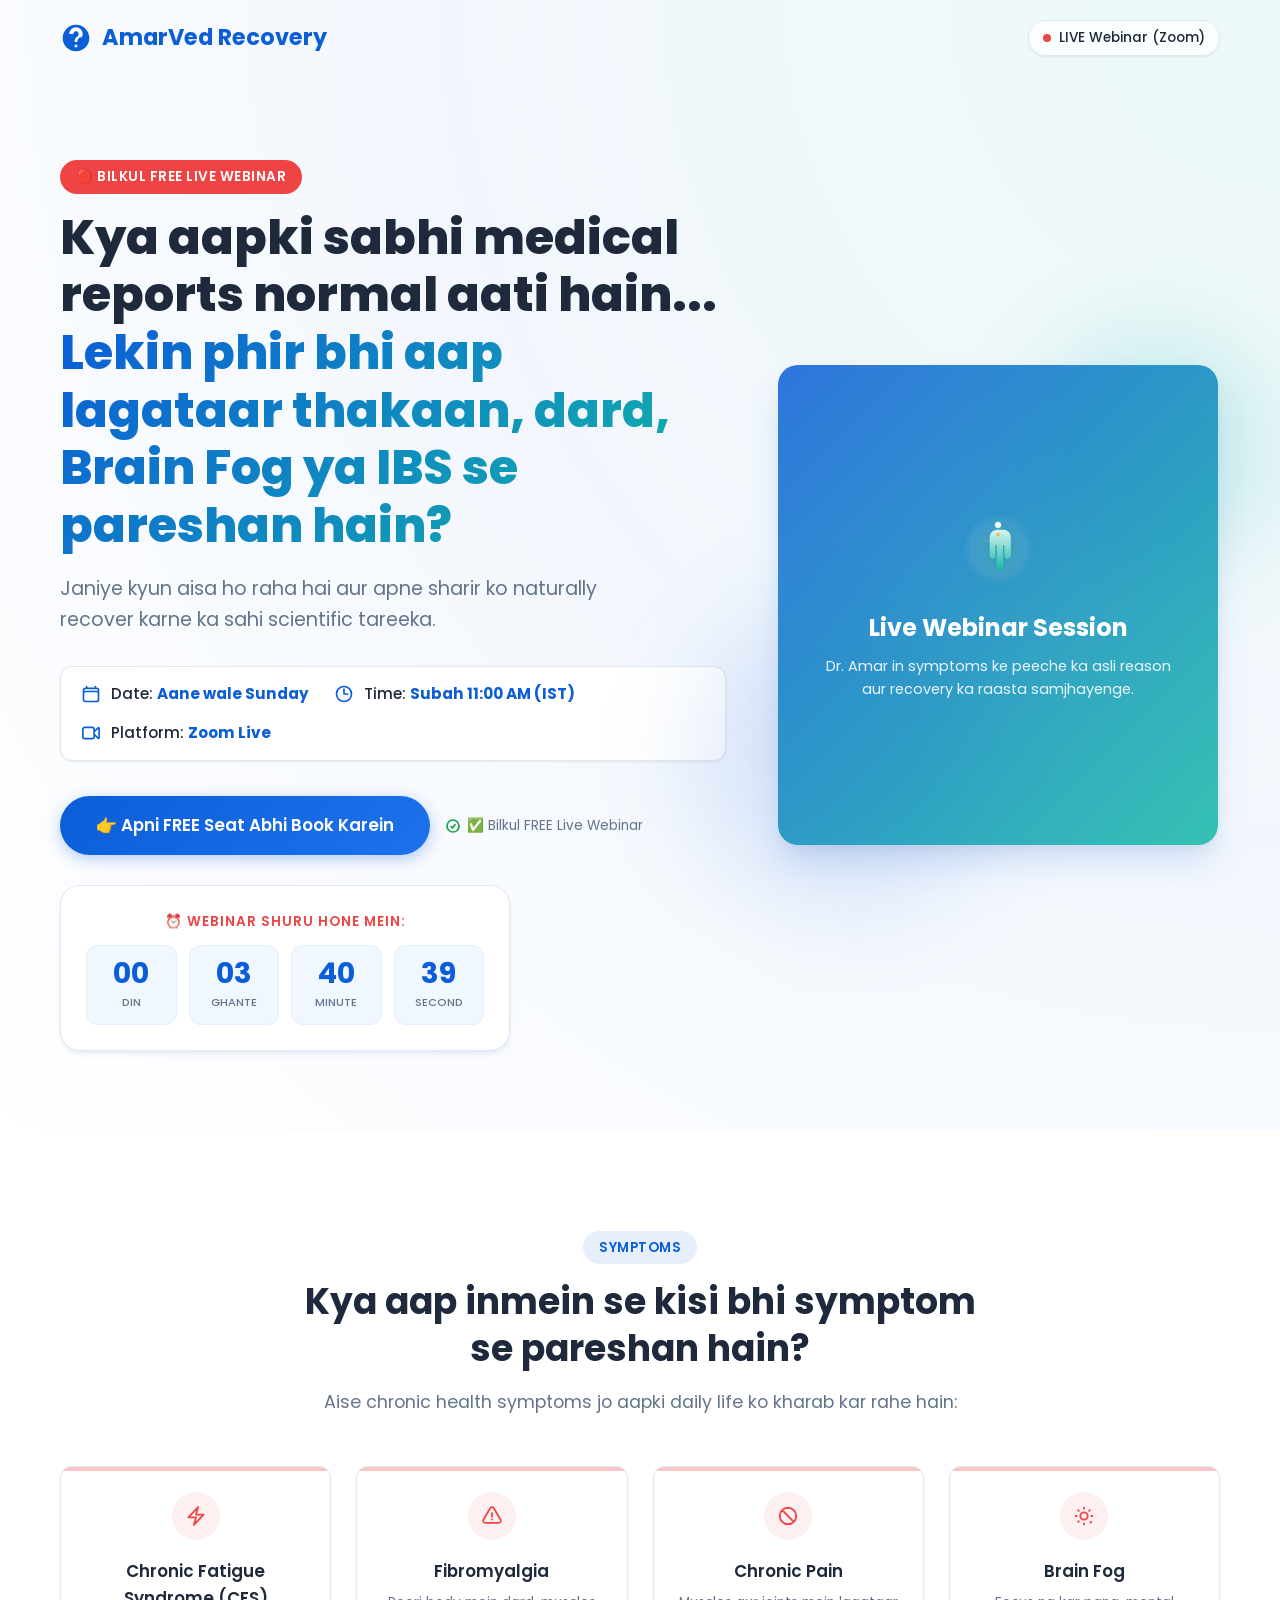
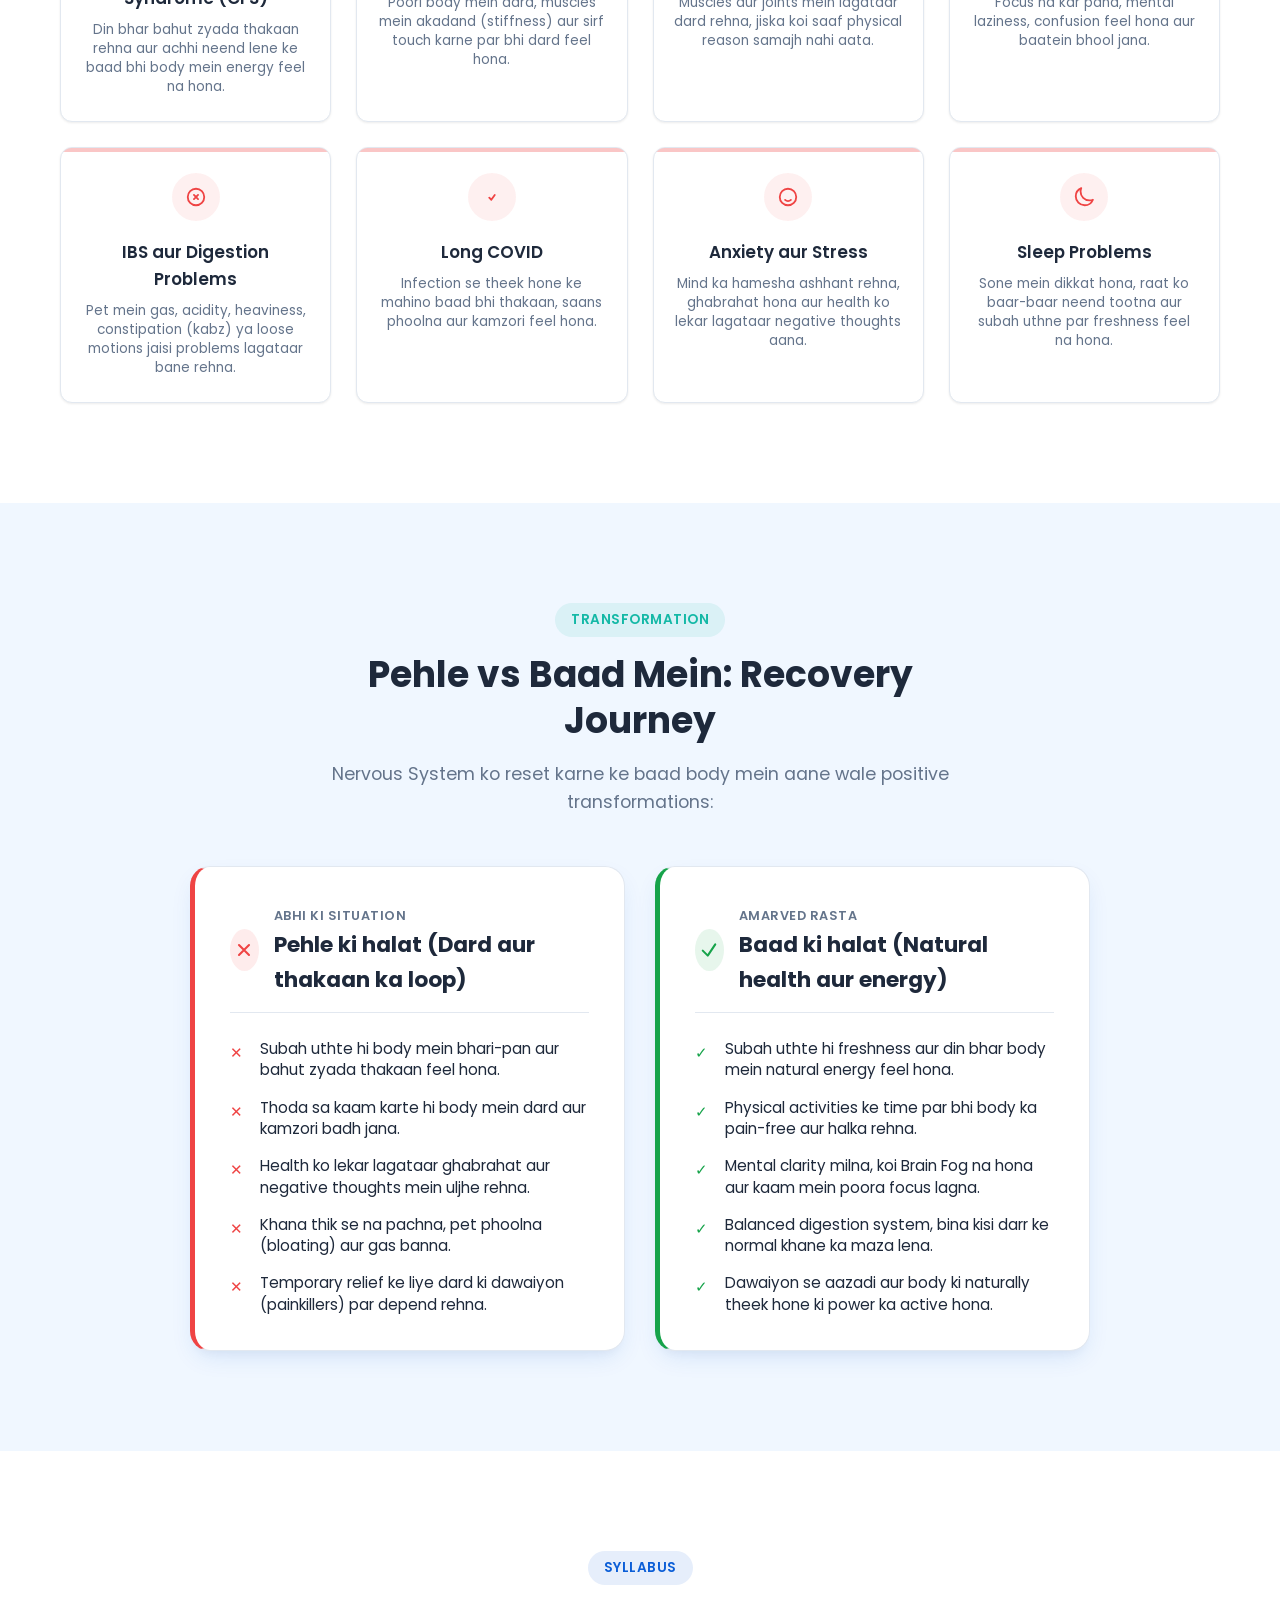
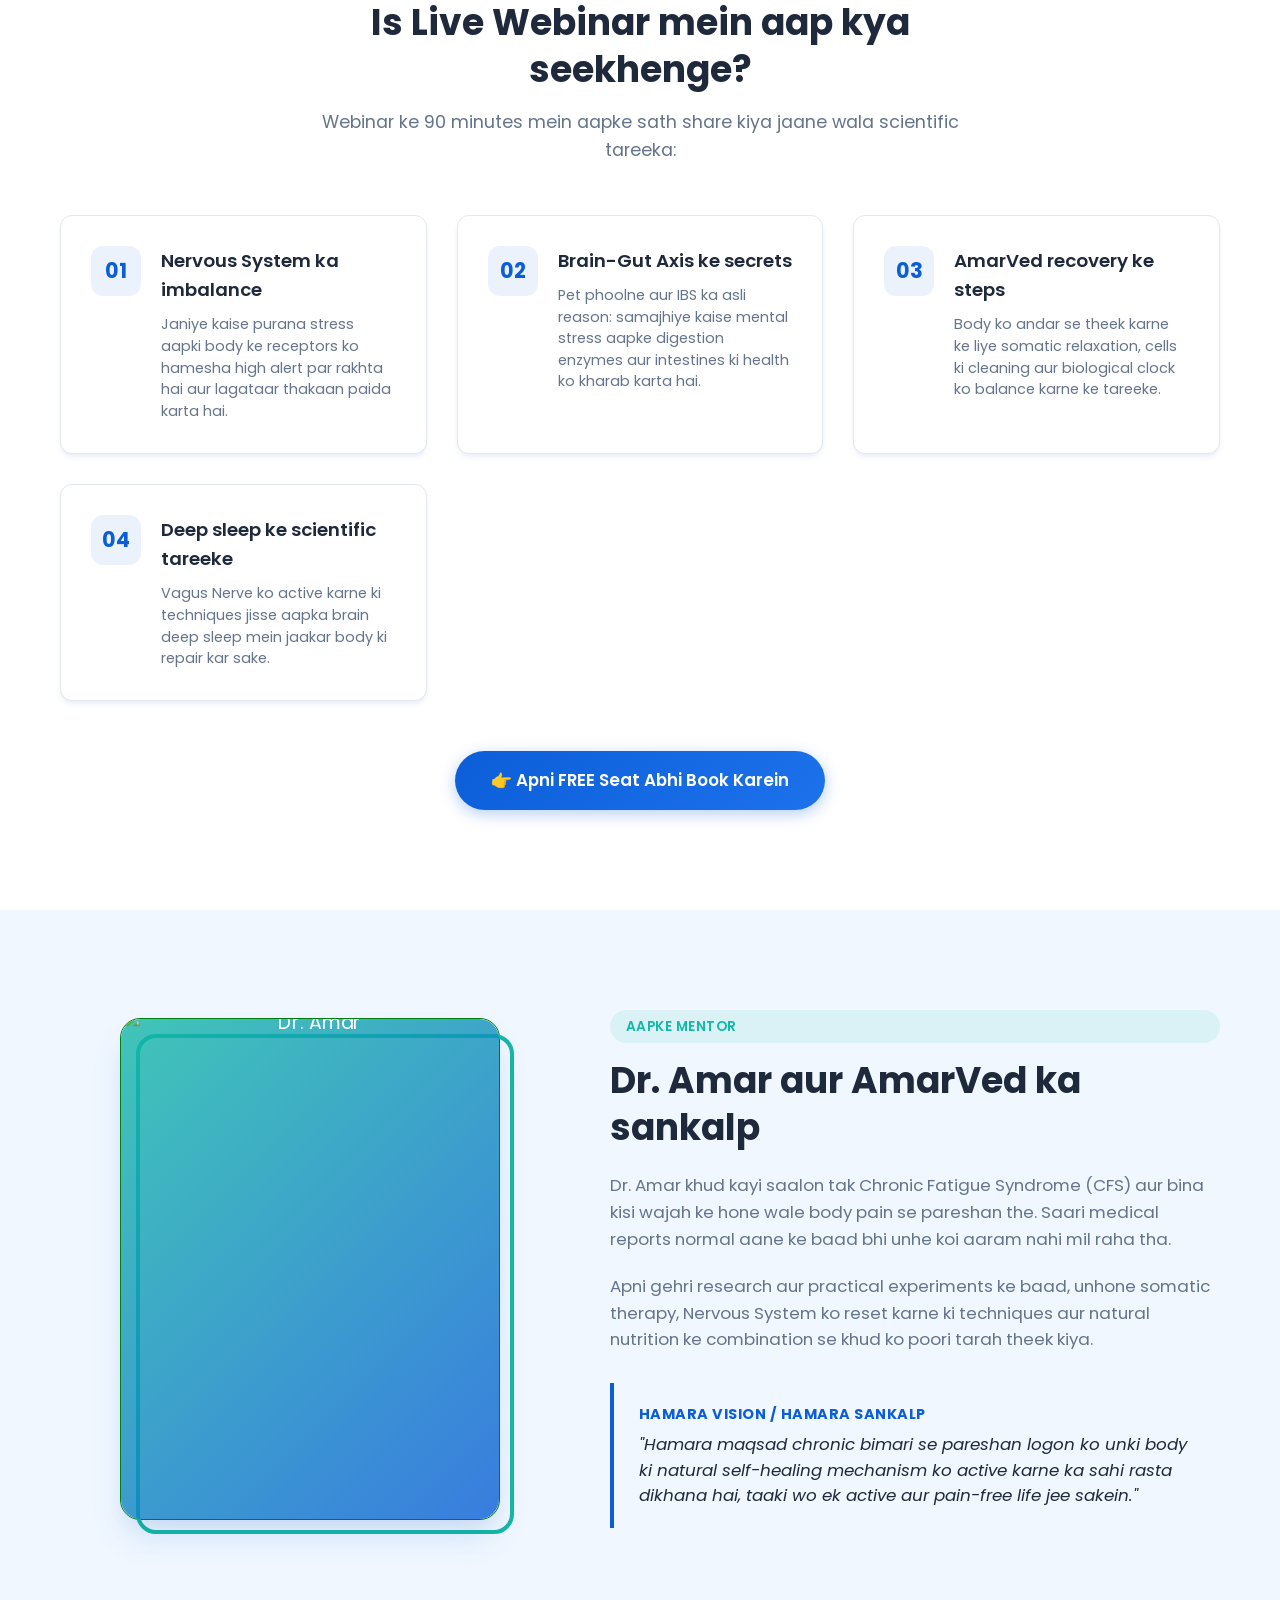
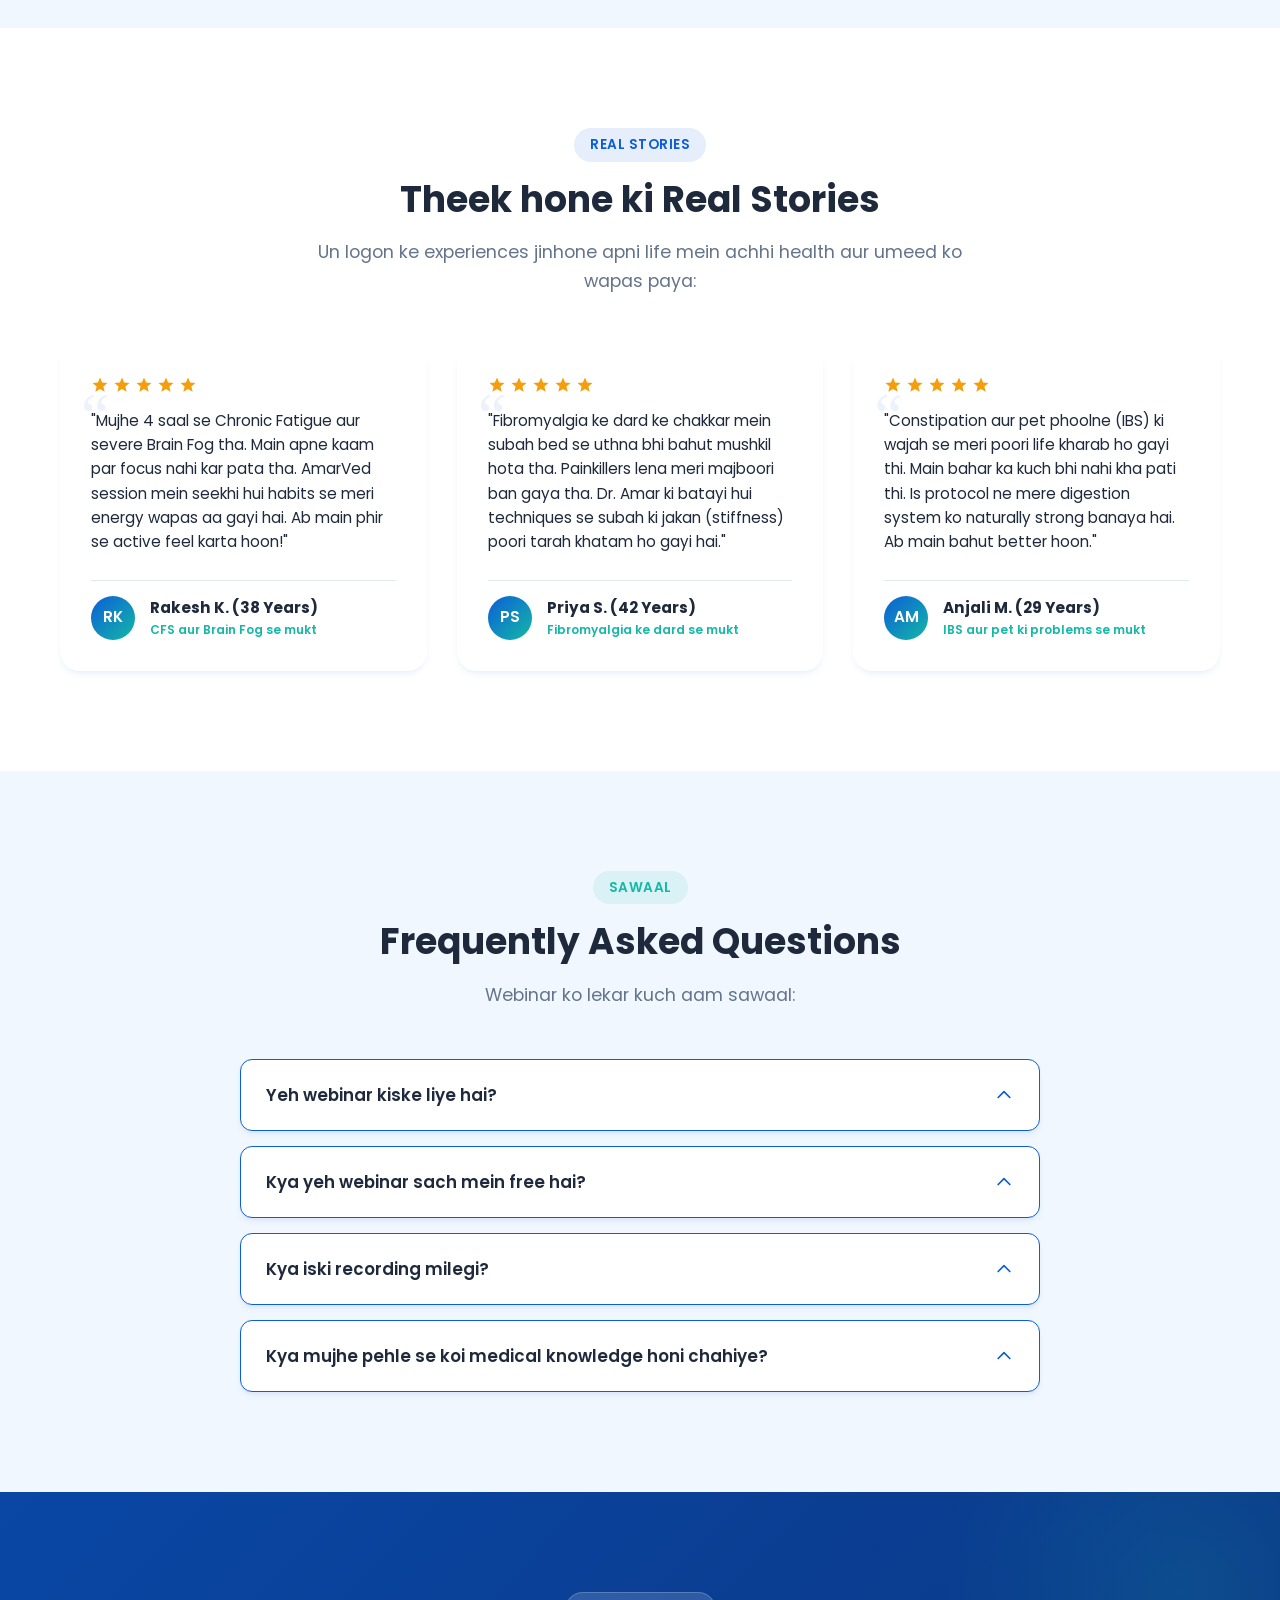
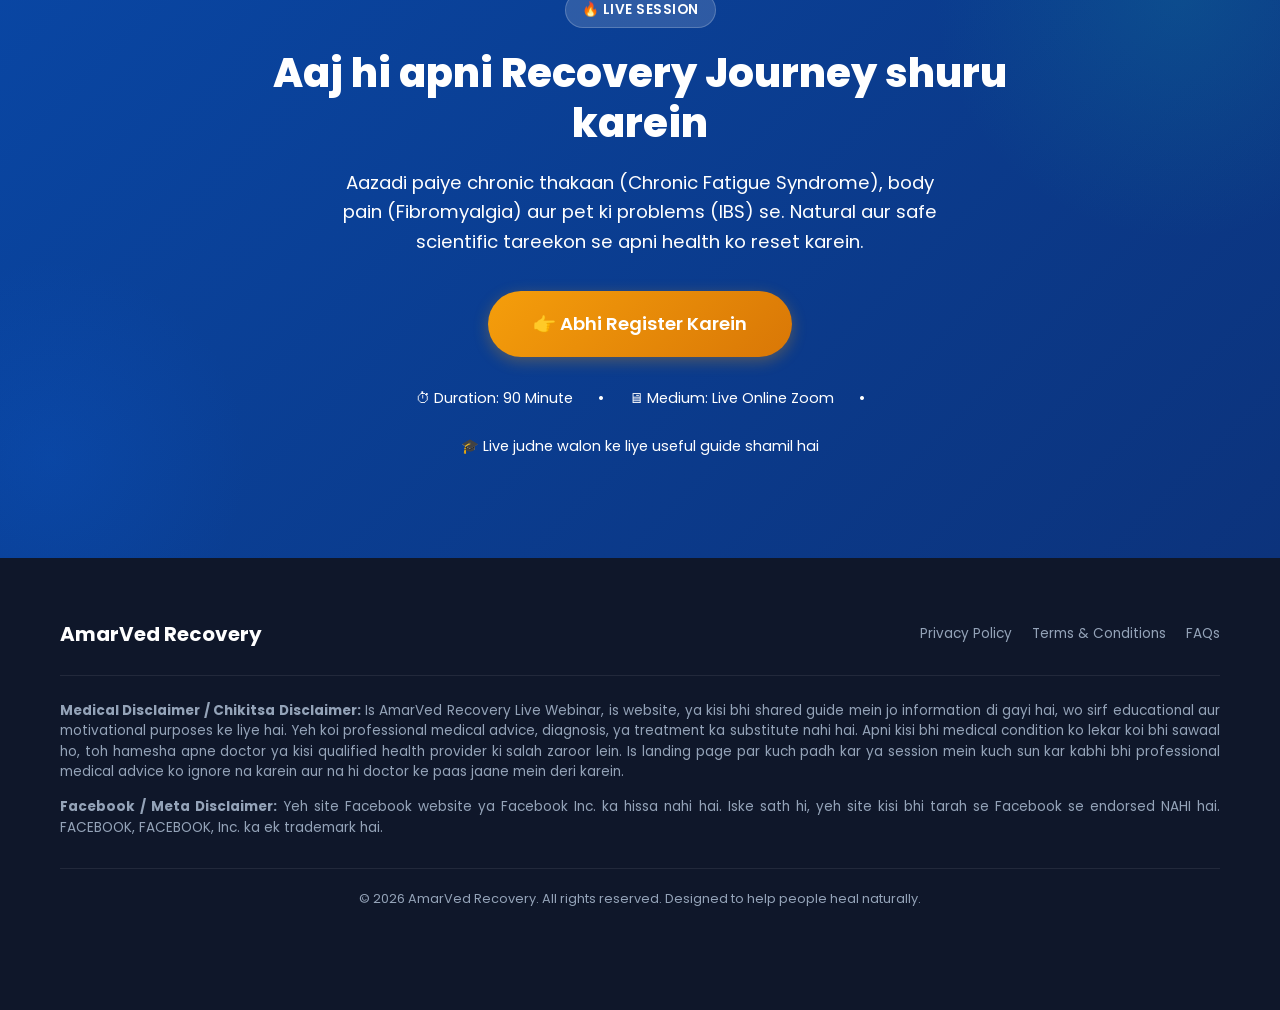
==== commit 38569dbe: "Add files via upload" ====
--- a/index.html
+++ b/index.html
@@ -5,23 +5,23 @@
   <meta charset="UTF-8">
   <meta name="viewport" content="width=device-width, initial-scale=1.0">
   <meta name="description"
-    content="Chronic Fatigue Syndrome (CFS), Fibromyalgia, Brain Fog, IBS और Long COVID से प्राकृतिक रूप से ठीक होने का वैज्ञानिक तरीका। डॉ. अमर के FREE Live Webinar में भाग लें।">
+    content="Chronic Fatigue Syndrome (CFS), Fibromyalgia, Brain Fog, IBS aur Long COVID se natural tarike se theek hone ka scientific rasta. Dr. Amar ke BILKUL FREE Live Webinar mein abhi aaiye.">
   <meta name="keywords"
     content="Chronic Fatigue Syndrome, CFS, Fibromyalgia, Brain Fog, IBS, Long COVID, Chronic Pain, डॉ. अमर, स्वास्थ्य वेबिनार">
   <meta name="author" content="AmarVed Recovery">
-  <title>AmarVed Recovery | Chronic Fatigue, Fibromyalgia और Brain Fog से रिकवरी के लिए FREE Live Webinar</title>
+  <title>Amarved Recovery | Chronic Fatigue, Fibromyalgia aur Brain Fog se recovery ke liye BILKUL FREE Live Webinar
+  </title>
 
   <!-- Open Graph / Facebook Metadata -->
   <meta property="og:type" content="website">
-  <meta property="og:title" content="AmarVed Recovery | FREE Live Webinar">
+  <meta property="og:title" content="AmarVed Recovery | BILKUL FREE Live Webinar">
   <meta property="og:description"
-    content="Reverse Chronic Fatigue, Fibromyalgia, IBS, and Brain Fog naturally. Join our live Devanagari Hindi session.">
+    content="Chronic Fatigue, Fibromyalgia, IBS, aur Brain Fog ko natural tarike se reverse karein. Hamare live Hinglish session ko join karein.">
   <meta property="og:image" content="https://amarvedrecovery.com/assets/og-image.jpg">
   <meta property="og:url" content="https://amarvedrecovery.com/webinar">
 
   <!-- Favicon placeholder -->
-  <link rel="icon" type="image/svg+xml"
-    href="data:image/svg+xml,<svg xmlns=%22http://www.w3.org/2000/svg%22 viewBox=%220 0 100 100%22><text y=%22.9em%22 font-size=%2290%22>🌱</text></svg>">
+  <link rel="icon" type="image/jpg" href="images/logo.jpg">
 
   <!-- Core CSS File -->
   <link rel="stylesheet" href="styles.css">
@@ -73,7 +73,7 @@
       </a>
       <div class="header-info-badge">
         <span class="live-dot"></span>
-        <span>LIVE वेबिनार (Zoom)</span>
+        <span>LIVE Webinar (Zoom)</span>
       </div>
     </div>
   </header>
@@ -84,13 +84,13 @@
 
       <!-- Hero Left: Headlines & Details -->
       <div class="hero-content">
-        <span class="badge badge-live">🔴 FREE Live वेबिनार</span>
+        <span class="badge badge-live">🔴 BILKUL FREE Live Webinar</span>
         <h1 class="hero-headline">
-          क्या आपकी सभी मेडिकल रिपोर्ट सामान्य आती हैं... <span class="text-gradient-primary">लेकिन फिर भी आप लगातार
-            थकान, दर्द, Brain Fog या IBS से परेशान हैं?</span>
+          Kya aapki sabhi medical reports normal aati hain... <span class="text-gradient-primary">Lekin phir bhi aap
+            lagataar thakaan, dard, Brain Fog ya IBS se pareshan hain?</span>
         </h1>
         <p class="hero-subheadline">
-          जानिए क्यों ऐसा हो रहा है और आपके शरीर को प्राकृतिक रूप से पूरी तरह ठीक करने का सही वैज्ञानिक तरीका।
+          Janiye kyun aisa ho raha hai aur apne sharir ko naturally recover karne ka sahi scientific tareeka.
         </p>
 
         <!-- Webinar Details Cards -->
@@ -101,14 +101,14 @@
               <path stroke-linecap="round" stroke-linejoin="round"
                 d="M6.75 3v2.25M17.25 3v2.25M3 18.75V7.5a2.25 2.25 0 012.25-2.25h13.5A2.25 2.25 0 0121 7.5v11.25m-18 0A2.25 2.25 0 005.25 21h13.5A2.25 2.25 0 0021 18.75m-18 0v-7.5A2.25 2.25 0 015.25 9h13.5A2.25 2.25 0 0121 11.25v7.5" />
             </svg>
-            <span>दिनांक: <strong>आने वाले रविवार को</strong></span>
+            <span>Date: <strong>Aane wale Sunday</strong></span>
           </div>
           <div class="detail-item">
             <svg xmlns="http://www.w3.org/2000/svg" fill="none" viewBox="0 0 24 24" stroke-width="2"
               stroke="currentColor">
               <path stroke-linecap="round" stroke-linejoin="round" d="M12 6v6h4.5m4.5 0a9 9 0 11-18 0 9 9 0 0118 0z" />
             </svg>
-            <span>समय: <strong>सुबह 11:00 बजे (IST)</strong></span>
+            <span>Time: <strong>Subah 11:00 AM (IST)</strong></span>
           </div>
           <div class="detail-item">
             <svg xmlns="http://www.w3.org/2000/svg" fill="none" viewBox="0 0 24 24" stroke-width="2"
@@ -116,14 +116,14 @@
               <path stroke-linecap="round" stroke-linejoin="round"
                 d="M15.75 10.5l4.72-4.72a.75.75 0 011.28.53v11.38a.75.75 0 01-1.28.53l-4.72-4.72M4.5 18.75h9a2.25 2.25 0 002.25-2.25v-9a2.25 2.25 0 00-2.25-2.25h-9A2.25 2.25 0 002.25 7.5v9a2.25 2.25 0 002.25 2.25z" />
             </svg>
-            <span>माध्यम: <strong>Zoom Live</strong></span>
+            <span>Platform: <strong>Zoom Live</strong></span>
           </div>
         </div>
 
         <!-- CTA & Quick Info -->
         <div class="hero-cta-wrapper">
           <a href="https://tally.so/r/81WxVA" target="_blank" class="btn btn-primary" id="hero-cta-btn">
-            👉 अपनी FREE सीट अभी बुक करें
+            👉 Apni FREE Seat Abhi Book Karein
           </a>
           <span class="cta-note">
             <svg xmlns="http://www.w3.org/2000/svg" fill="none" viewBox="0 0 24 24" stroke-width="2.5"
@@ -131,29 +131,29 @@
               <path stroke-linecap="round" stroke-linejoin="round"
                 d="M9 12.75L11.25 15 15 9.75M21 12a9 9 0 11-18 0 9 9 0 0118 0z" />
             </svg>
-            ✅ बिल्कुल निःशुल्क लाइव वेबिनार
+            ✅ Bilkul FREE Live Webinar
           </span>
         </div>
 
         <!-- Countdown Timer Component -->
         <div class="countdown-box">
-          <div class="countdown-title">⏰ वेबिनार शुरू होने में:</div>
+          <div class="countdown-title">⏰ Webinar shuru hone mein:</div>
           <div class="timer-grid">
             <div class="timer-segment">
               <span class="timer-number" id="timer-days">00</span>
-              <span class="timer-label">दिन</span>
+              <span class="timer-label">Din</span>
             </div>
             <div class="timer-segment">
               <span class="timer-number" id="timer-hours">00</span>
-              <span class="timer-label">घंटे</span>
+              <span class="timer-label">Ghante</span>
             </div>
             <div class="timer-segment">
               <span class="timer-number" id="timer-minutes">00</span>
-              <span class="timer-label">मिनट</span>
+              <span class="timer-label">Minute</span>
             </div>
             <div class="timer-segment">
               <span class="timer-number" id="timer-seconds">00</span>
-              <span class="timer-label">सेकंड</span>
+              <span class="timer-label">Second</span>
             </div>
           </div>
         </div>
@@ -190,8 +190,8 @@
               <path d="M160,210 Q200,180 250,210 T340,210" fill="none" stroke="rgba(255, 255, 255, 0.4)"
                 stroke-width="2" />
             </svg>
-            <h3>लाइव वेबिनार सत्र</h3>
-            <p>Dr. Amar समझाएंगे इन लक्षणों के पीछे का वास्तविक कारण और ठीक होने का रास्ता।</p>
+            <h3>Live Webinar Session</h3>
+            <p>Dr. Amar in symptoms ke peeche ka asli reason aur recovery ka raasta samjhayenge.</p>
           </div>
         </div>
 
@@ -210,9 +210,9 @@
     <div class="container">
 
       <div class="section-title-wrapper">
-        <span class="badge badge-primary">लक्षण</span>
-        <h2 class="section-title">क्या आप इनमें से किसी भी लक्षण से परेशान हैं?</h2>
-        <p class="section-subtitle">ऐसे क्रोनिक स्वास्थ्य लक्षण जो आपके दैनिक जीवन को प्रभावित कर रहे हैं:</p>
+        <span class="badge badge-primary">Symptoms</span>
+        <h2 class="section-title">Kya aap inmein se kisi bhi symptom se pareshan hain?</h2>
+        <p class="section-subtitle">Aise chronic health symptoms jo aapki daily life ko kharab kar rahe hain:</p>
       </div>
 
       <div class="problem-grid">
@@ -227,7 +227,8 @@
             </svg>
           </div>
           <h3 class="problem-title">Chronic Fatigue Syndrome (CFS)</h3>
-          <p class="problem-desc">दिन भर अत्यधिक थकान रहना और पर्याप्त नींद लेने के बाद भी शरीर में ऊर्जा महसूस न होना।
+          <p class="problem-desc">Din bhar bahut zyada thakaan rehna aur achhi neend lene ke baad bhi body mein energy
+            feel na hona.
           </p>
         </div>
 
@@ -241,7 +242,8 @@
             </svg>
           </div>
           <h3 class="problem-title">Fibromyalgia</h3>
-          <p class="problem-desc">पूरे शरीर में दर्द, मांसपेशियों में अकड़न और छूने पर भी दर्द महसूस होना।</p>
+          <p class="problem-desc">Poori body mein dard, muscles mein akadand (stiffness) aur sirf touch karne par bhi
+            dard feel hona.</p>
         </div>
 
         <!-- Card 3: Chronic Pain -->
@@ -254,8 +256,8 @@
             </svg>
           </div>
           <h3 class="problem-title">Chronic Pain</h3>
-          <p class="problem-desc">मांसपेशियों और जोड़ों में लगातार दर्द रहना, जिसका कोई स्पष्ट शारीरिक कारण समझ नहीं
-            आता।</p>
+          <p class="problem-desc">Muscles aur joints mein lagataar dard rehna, jiska koi saaf physical reason samajh
+            nahi aata.</p>
         </div>
 
         <!-- Card 4: Brain Fog -->
@@ -268,7 +270,7 @@
             </svg>
           </div>
           <h3 class="problem-title">Brain Fog</h3>
-          <p class="problem-desc">ध्यान केंद्रित न कर पाना, मानसिक सुस्ती, भ्रम महसूस होना और बातें भूल जाना।</p>
+          <p class="problem-desc">Focus na kar pana, mental laziness, confusion feel hona aur baatein bhool jana.</p>
         </div>
 
         <!-- Card 5: IBS -->
@@ -280,8 +282,9 @@
                 d="M9.75 9.75l4.5 4.5m0-4.5l-4.5 4.5M21 12a9 9 0 11-18 0 9 9 0 0118 0z" />
             </svg>
           </div>
-          <h3 class="problem-title">IBS और पाचन समस्याएं</h3>
-          <p class="problem-desc">पेट में गैस, एसिडिटी, भारीपन, कब्ज या दस्त जैसी समस्याएं लगातार बने रहना।</p>
+          <h3 class="problem-title">IBS aur Digestion Problems</h3>
+          <p class="problem-desc">Pet mein gas, acidity, heaviness, constipation (kabz) ya loose motions jaisi problems
+            lagataar bane rehna.</p>
         </div>
 
         <!-- Card 6: Long COVID -->
@@ -293,7 +296,8 @@
             </svg>
           </div>
           <h3 class="problem-title">Long COVID</h3>
-          <p class="problem-desc">संक्रमण से ठीक होने के महीनों बाद भी थकान, सांस फूलना और कमजोरी महसूस होना।</p>
+          <p class="problem-desc">Infection se theek hone ke mahino baad bhi thakaan, saans phoolna aur kamzori feel
+            hona.</p>
         </div>
 
         <!-- Card 7: Anxiety -->
@@ -305,8 +309,9 @@
                 d="M15.182 15.182a4.5 4.5 0 01-6.364 0M21 12a9 9 0 11-18 0 9 9 0 0118 0z" />
             </svg>
           </div>
-          <h3 class="problem-title">चिंता और तनाव</h3>
-          <p class="problem-desc">मन का हमेशा अशांत रहना, घबराहट होना और स्वास्थ्य को लेकर लगातार नकारात्मक विचार आना।
+          <h3 class="problem-title">Anxiety aur Stress</h3>
+          <p class="problem-desc">Mind ka hamesha ashhant rehna, ghabrahat hona aur health ko lekar lagataar negative
+            thoughts aana.
           </p>
         </div>
 
@@ -319,8 +324,9 @@
                 d="M21.752 15.002A9.718 9.718 0 0118 15.75c-5.385 0-9.75-4.365-9.75-9.75 0-1.33.266-2.597.748-3.752A9.753 9.753 0 003 11.25C3 16.635 7.365 21 12.75 21a9.753 9.753 0 009.002-5.998z" />
             </svg>
           </div>
-          <h3 class="problem-title">नींद की समस्याएं</h3>
-          <p class="problem-desc">सोने में कठिनाई, रात में बार-बार नींद टूटना और सुबह उठने पर ताजगी महसूस न होना।</p>
+          <h3 class="problem-title">Sleep Problems</h3>
+          <p class="problem-desc">Sone mein dikkat hona, raat ko baar-baar neend tootna aur subah uthne par freshness
+            feel na hona.</p>
         </div>
 
       </div>
@@ -333,9 +339,10 @@
     <div class="container">
 
       <div class="section-title-wrapper">
-        <span class="badge badge-secondary">बदलाव</span>
-        <h2 class="section-title">पहले बनाम बाद में: ठीक होने की प्रक्रिया</h2>
-        <p class="section-subtitle">Nervous System को रीसेट करने के बाद शरीर में आने वाले सकारात्मक बदलाव:</p>
+        <span class="badge badge-secondary">Transformation</span>
+        <h2 class="section-title">Pehle vs Baad Mein: Recovery Journey</h2>
+        <p class="section-subtitle">Nervous System ko reset karne ke baad body mein aane wale positive transformations:
+        </p>
       </div>
 
       <div class="comparison-container">
@@ -350,30 +357,32 @@
               </svg>
             </div>
             <div>
-              <span class="comp-label">वर्तमान स्थिति</span>
-              <h3 class="comp-title">पहले की स्थिति (दर्द और थकान का चक्र)</h3>
+              <span class="comp-label">Abhi ki situation</span>
+              <h3 class="comp-title">Pehle ki halat (Dard aur thakaan ka loop)</h3>
             </div>
           </div>
           <ul class="comp-list">
             <li class="comp-item">
               <span class="comp-item-icon">✕</span>
-              <span class="comp-item-text">सुबह उठते ही शरीर में भारीपन और अत्यधिक थकान महसूस होना।</span>
+              <span class="comp-item-text">Subah uthte hi body mein bhari-pan aur bahut zyada thakaan feel hona.</span>
             </li>
             <li class="comp-item">
               <span class="comp-item-icon">✕</span>
-              <span class="comp-item-text">थोड़ा सा काम करते ही शरीर में दर्द और कमजोरी बढ़ जाना।</span>
+              <span class="comp-item-text">Thoda sa kaam karte hi body mein dard aur kamzori badh jana.</span>
             </li>
             <li class="comp-item">
               <span class="comp-item-icon">✕</span>
-              <span class="comp-item-text">स्वास्थ्य को लेकर लगातार घबराहट और नकारात्मक विचारों में उलझे रहना।</span>
+              <span class="comp-item-text">Health ko lekar lagataar ghabrahat aur negative thoughts mein uljhe
+                rehna.</span>
             </li>
             <li class="comp-item">
               <span class="comp-item-icon">✕</span>
-              <span class="comp-item-text">भोजन का ठीक से न पचना, पेट फूलना और गैस बनना।</span>
+              <span class="comp-item-text">Khana thik se na pachna, pet phoolna (bloating) aur gas banna.</span>
             </li>
             <li class="comp-item">
               <span class="comp-item-icon">✕</span>
-              <span class="comp-item-text">अस्थायी राहत के लिए दर्द निवारक दवाओं (painkillers) पर निर्भर रहना।</span>
+              <span class="comp-item-text">Temporary relief ke liye dard ki dawaiyon (painkillers) par depend
+                rehna.</span>
             </li>
           </ul>
         </div>
@@ -388,31 +397,34 @@
               </svg>
             </div>
             <div>
-              <span class="comp-label">अमरवेद मार्ग</span>
-              <h3 class="comp-title">बाद की स्थिति (प्राकृतिक स्वास्थ्य और ऊर्जा)</h3>
+              <span class="comp-label">AmarVed Rasta</span>
+              <h3 class="comp-title">Baad ki halat (Natural health aur energy)</h3>
             </div>
           </div>
           <ul class="comp-list">
             <li class="comp-item">
               <span class="comp-item-icon">✓</span>
-              <span class="comp-item-text">सुबह उठते ही ताजगी और दिन भर शरीर में प्राकृतिक ऊर्जा महसूस होना।</span>
+              <span class="comp-item-text">Subah uthte hi freshness aur din bhar body mein natural energy feel
+                hona.</span>
             </li>
             <li class="comp-item">
               <span class="comp-item-icon">✓</span>
-              <span class="comp-item-text">शारीरिक गतिविधियों के दौरान भी शरीर का दर्द-मुक्त और हल्का रहना।</span>
+              <span class="comp-item-text">Physical activities ke time par bhi body ka pain-free aur halka rehna.</span>
             </li>
             <li class="comp-item">
               <span class="comp-item-icon">✓</span>
-              <span class="comp-item-text">मानसिक स्पष्टता, कोई Brain Fog न होना और काम में पूरा ध्यान लगना।</span>
+              <span class="comp-item-text">Mental clarity milna, koi Brain Fog na hona aur kaam mein poora focus
+                lagna.</span>
             </li>
             <li class="comp-item">
               <span class="comp-item-icon">✓</span>
-              <span class="comp-item-text">संतुलित पाचन तंत्र, बिना किसी डर के सामान्य भोजन का आनंद लेना।</span>
+              <span class="comp-item-text">Balanced digestion system, bina kisi darr ke normal khane ka maza
+                lena.</span>
             </li>
             <li class="comp-item">
               <span class="comp-item-icon">✓</span>
-              <span class="comp-item-text">दवाइयों से मुक्ति और शरीर की प्राकृतिक रूप से ठीक होने की क्षमता का सक्रिय
-                होना।</span>
+              <span class="comp-item-text">Dawaiyon se aazadi aur body ki naturally theek hone ki power ka active
+                hona.</span>
             </li>
           </ul>
         </div>
@@ -427,9 +439,9 @@
     <div class="container">
 
       <div class="section-title-wrapper">
-        <span class="badge badge-primary">पाठ्यक्रम</span>
-        <h2 class="section-title">इस लाइव वेबिनार में आप क्या सीखेंगे?</h2>
-        <p class="section-subtitle">वेबिनार के 90 मिनट में आपके साथ साझा किया जाने वाला वैज्ञानिक तरीका:</p>
+        <span class="badge badge-primary">Syllabus</span>
+        <h2 class="section-title">Is Live Webinar mein aap kya seekhenge?</h2>
+        <p class="section-subtitle">Webinar ke 90 minutes mein aapke sath share kiya jaane wala scientific tareeka:</p>
       </div>
 
       <div class="learn-grid">
@@ -438,9 +450,9 @@
         <div class="learn-card reveal reveal-slide-up delay-1">
           <div class="learn-num-box">01</div>
           <div class="learn-card-content">
-            <h3 class="learn-card-title">Nervous System का असंतुलन</h3>
-            <p class="learn-card-desc">जानिए कैसे पुराना तनाव आपके शरीर के रिसेप्टर्स को हमेशा सचेत (high alert) रखता है
-              और लगातार थकान पैदा करता है।</p>
+            <h3 class="learn-card-title">Nervous System ka imbalance</h3>
+            <p class="learn-card-desc">Janiye kaise purana stress aapki body ke receptors ko hamesha high alert par
+              rakhta hai aur lagataar thakaan paida karta hai.</p>
           </div>
         </div>
 
@@ -448,9 +460,9 @@
         <div class="learn-card reveal reveal-slide-up delay-2">
           <div class="learn-num-box">02</div>
           <div class="learn-card-content">
-            <h3 class="learn-card-title">Brain-Gut Axis के रहस्य</h3>
-            <p class="learn-card-desc">पेट फूलने और IBS का वास्तविक कारण: समझिए कैसे मानसिक तनाव आपके पाचन एंजाइमों और
-              आंतों के स्वास्थ्य को प्रभावित करता है।</p>
+            <h3 class="learn-card-title">Brain-Gut Axis ke secrets</h3>
+            <p class="learn-card-desc">Pet phoolne aur IBS ka asli reason: samajhiye kaise mental stress aapke digestion
+              enzymes aur intestines ki health ko kharab karta hai.</p>
           </div>
         </div>
 
@@ -458,9 +470,9 @@
         <div class="learn-card reveal reveal-slide-up delay-3">
           <div class="learn-num-box">03</div>
           <div class="learn-card-content">
-            <h3 class="learn-card-title">AmarVed रिकवरी के चरण</h3>
-            <p class="learn-card-desc">शरीर को अंदर से ठीक करने के लिए सोमैटिक रिलैक्सेशन, कोशिकाओं की सफाई और जैविक
-              घड़ी (biological clock) को संतुलित करने के तरीके।</p>
+            <h3 class="learn-card-title">AmarVed recovery ke steps</h3>
+            <p class="learn-card-desc">Body ko andar se theek karne ke liye somatic relaxation, cells ki cleaning aur
+              biological clock ko balance karne ke tareeke.</p>
           </div>
         </div>
 
@@ -468,17 +480,17 @@
         <div class="learn-card reveal reveal-slide-up delay-4">
           <div class="learn-num-box">04</div>
           <div class="learn-card-content">
-            <h3 class="learn-card-title">गहरी नींद के वैज्ञानिक तरीके</h3>
-            <p class="learn-card-desc">Vagus Nerve को सक्रिय करने की तकनीकें जिससे आपका मस्तिष्क गहरी नींद (deep sleep)
-              में जाकर शरीर की मरम्मत कर सके।</p>
+            <h3 class="learn-card-title">Deep sleep ke scientific tareeke</h3>
+            <p class="learn-card-desc">Vagus Nerve ko active karne ki techniques jisse aapka brain deep sleep mein
+              jaakar body ki repair kar sake.</p>
           </div>
         </div>
 
       </div>
 
       <div class="text-center" style="margin-top: 50px; text-align: center;">
-        <a href="https://tally.so/r/81WxVA" target="_blank" class="btn btn-primary" id="learn-cta-btn">👉 अपनी FREE सीट
-          अभी बुक करें</a>
+        <a href="https://tally.so/r/81WxVA" target="_blank" class="btn btn-primary" id="learn-cta-btn">👉 Apni FREE Seat
+          Abhi Book Karein</a>
       </div>
 
     </div>
@@ -500,22 +512,22 @@
 
       <!-- About Right: Content -->
       <div class="about-content reveal reveal-slide-right">
-        <span class="badge badge-secondary">आपके मार्गदर्शक</span>
-        <h2 class="about-title">Dr. Amar और AmarVed का संकल्प</h2>
+        <span class="badge badge-secondary">Aapke Mentor</span>
+        <h2 class="about-title">Dr. Amar aur AmarVed ka sankalp</h2>
         <p class="about-p">
-          Dr. Amar स्वयं कई वर्षों तक Chronic Fatigue Syndrome (CFS) और बिना किसी स्पष्ट कारण के होने वाले शारीरिक दर्द
-          से पीड़ित थे। सभी मेडिकल रिपोर्ट सामान्य आने के बावजूद उन्हें कोई राहत नहीं मिल पा रही थी।
+          Dr. Amar khud kayi saalon tak Chronic Fatigue Syndrome (CFS) aur bina kisi wajah ke hone wale body pain se
+          pareshan the. Saari medical reports normal aane ke baad bhi unhe koi aaram nahi mil raha tha.
         </p>
         <p class="about-p">
-          अपने गहरे शोध और व्यावहारिक प्रयोगों के बाद, उन्होंने सोमैटिक थेरेपी, Nervous System को रीसेट करने की तकनीकों
-          और प्राकृतिक पोषण के संयोजन से स्वयं को पूरी तरह स्वस्थ किया।
+          Apni gehri research aur practical experiments ke baad, unhone somatic therapy, Nervous System ko reset karne
+          ki techniques aur natural nutrition ke combination se khud ko poori tarah theek kiya.
         </p>
 
         <div class="about-mission-card">
-          <h4 class="about-mission-title">हमारा दृष्टिकोण / हमारा संकल्प</h4>
+          <h4 class="about-mission-title">Hamara Vision / Hamara Sankalp</h4>
           <p class="about-mission-text">
-            "हमारा उद्देश्य क्रोनिक बीमारी से जूझ रहे लोगों को उनके शरीर की प्राकृतिक स्व-उपचार क्षमता (self-healing
-            mechanism) को सक्रिय करने का सही रास्ता दिखाना है, ताकि वे एक सक्रिय और दर्द-मुक्त जीवन जी सकें।"
+            "Hamara maqsad chronic bimari se pareshan logon ko unki body ki natural self-healing mechanism ko active
+            karne ka sahi rasta dikhana hai, taaki wo ek active aur pain-free life jee sakein."
           </p>
         </div>
       </div>
@@ -528,9 +540,10 @@
     <div class="container">
 
       <div class="section-title-wrapper">
-        <span class="badge badge-primary">सच्ची कहानियां</span>
-        <h2 class="section-title">स्वस्थ होने की सच्ची कहानियां</h2>
-        <p class="section-subtitle">उन लोगों के अनुभव जिन्होंने अपने जीवन में स्वास्थ्य और आशा को वापस पाया:</p>
+        <span class="badge badge-primary">Real Stories</span>
+        <h2 class="section-title">Theek hone ki Real Stories</h2>
+        <p class="section-subtitle">Un logon ke experiences jinhone apni life mein achhi health aur umeed ko wapas paya:
+        </p>
       </div>
 
       <div class="testimonials-grid">
@@ -556,16 +569,17 @@
               </svg>
             </div>
             <p class="test-content">
-              "मुझे 4 साल से Chronic Fatigue और severe Brain Fog था। मैं अपने काम पर ध्यान केंद्रित नहीं कर पाता था।
-              AmarVed सत्र में सीखी गई आदतों से मेरी ऊर्जा वापस आ गई है। अब मैं फिर से सक्रिय महसूस करता हूँ!"
+              "Mujhe 4 saal se Chronic Fatigue aur severe Brain Fog tha. Main apne kaam par focus nahi kar pata tha.
+              AmarVed session mein seekhi hui habits se meri energy wapas aa gayi hai. Ab main phir se active feel karta
+              hoon!"
             </p>
           </div>
           <div class="test-author-box">
             <!-- TESTIMONIAL AVATAR PLACEHOLDER: Swap with client image -->
             <div class="test-avatar">RK</div>
             <div class="test-author-info">
-              <span class="test-name">राकेश के. (38 वर्ष)</span>
-              <span class="test-cond">CFS और Brain Fog से मुक्त</span>
+              <span class="test-name">Rakesh K. (38 Years)</span>
+              <span class="test-cond">CFS aur Brain Fog se mukt</span>
             </div>
           </div>
         </div>
@@ -591,16 +605,17 @@
               </svg>
             </div>
             <p class="test-content">
-              "Fibromyalgia के दर्द के कारण सुबह बिस्तर से उठना भी बहुत कठिन होता था। दर्द निवारक दवाइयाँ लेना मेरी
-              मजबूरी बन गया था। Dr. Amar की बताई तकनीकों से सुबह की अकड़न पूरी तरह समाप्त हो गई है।"
+              "Fibromyalgia ke dard ke chakkar mein subah bed se uthna bhi bahut mushkil hota tha. Painkillers lena meri
+              majboori ban gaya tha. Dr. Amar ki batayi hui techniques se subah ki jakan (stiffness) poori tarah khatam
+              ho gayi hai."
             </p>
           </div>
           <div class="test-author-box">
             <!-- TESTIMONIAL AVATAR PLACEHOLDER: Swap with client image -->
             <div class="test-avatar">PS</div>
             <div class="test-author-info">
-              <span class="test-name">प्रिया एस. (42 वर्ष)</span>
-              <span class="test-cond">Fibromyalgia के दर्द से मुक्त</span>
+              <span class="test-name">Priya S. (42 Years)</span>
+              <span class="test-cond">Fibromyalgia ke dard se mukt</span>
             </div>
           </div>
         </div>
@@ -626,16 +641,17 @@
               </svg>
             </div>
             <p class="test-content">
-              "कब्ज और पेट फूलने (IBS) की वजह से मेरा पूरा जीवन अस्त-व्यस्त हो गया था। मैं बाहर का कुछ भी नहीं खा पाती
-              थी। इस प्रोटोकॉल ने मेरे पाचन तंत्र को प्राकृतिक रूप से मजबूत किया है। अब मैं बहुत बेहतर हूँ।"
+              "Constipation aur pet phoolne (IBS) ki wajah se meri poori life kharab ho gayi thi. Main bahar ka kuch bhi
+              nahi kha pati thi. Is protocol ne mere digestion system ko naturally strong banaya hai. Ab main bahut
+              better hoon."
             </p>
           </div>
           <div class="test-author-box">
             <!-- TESTIMONIAL AVATAR PLACEHOLDER: Swap with client image -->
             <div class="test-avatar">AM</div>
             <div class="test-author-info">
-              <span class="test-name">अंजलि एम. (29 वर्ष)</span>
-              <span class="test-cond">IBS और पेट की समस्याओं से मुक्त</span>
+              <span class="test-name">Anjali M. (29 Years)</span>
+              <span class="test-cond">IBS aur pet ki problems se mukt</span>
             </div>
           </div>
         </div>
@@ -650,9 +666,9 @@
     <div class="container">
 
       <div class="section-title-wrapper">
-        <span class="badge badge-secondary">प्रश्न</span>
-        <h2 class="section-title">अक्सर पूछे जाने वाले प्रश्न</h2>
-        <p class="section-subtitle">वेबिनार के संबंध में कुछ सामान्य जिज्ञासाएँ:</p>
+        <span class="badge badge-secondary">Sawaal</span>
+        <h2 class="section-title">Frequently Asked Questions</h2>
+        <p class="section-subtitle">Webinar ko lekar kuch aam sawaal:</p>
       </div>
 
       <div class="faq-container">
@@ -660,15 +676,16 @@
         <!-- FAQ 1 -->
         <div class="faq-item reveal reveal-slide-up delay-1">
           <button class="faq-header" type="button" aria-expanded="false">
-            <span class="faq-question">Who is this webinar for? / यह वेबिनार किसके लिए है?</span>
+            <span class="faq-question">Yeh webinar kiske liye hai?</span>
             <svg class="faq-icon" fill="none" viewBox="0 0 24 24" stroke="currentColor" stroke-width="2">
               <path stroke-linecap="round" stroke-linejoin="round" d="M19 9l-7 7-7-7" />
             </svg>
           </button>
           <div class="faq-body" aria-hidden="true">
             <div class="faq-content">
-              यह वेबिनार उन सभी लोगों के लिए है जो Chronic Fatigue Syndrome (CFS), Fibromyalgia, IBS, जोड़ों या
-              मांसपेशियों में लगातार दर्द, तनाव, घबराहट और नींद न आने जैसी समस्याओं से लंबे समय से जूझ रहे हैं।
+              Yeh webinar un sabhi logon ke liye hai jo Chronic Fatigue Syndrome (CFS), Fibromyalgia, IBS, joints ya
+              muscles mein lagataar dard, stress, anxiety aur neend na aane jaisi problems se lambe time se pareshan
+              hain.
             </div>
           </div>
         </div>
@@ -676,15 +693,15 @@
         <!-- FAQ 2 -->
         <div class="faq-item reveal reveal-slide-up delay-2">
           <button class="faq-header" type="button" aria-expanded="false">
-            <span class="faq-question">Is the webinar really free? / क्या यह वेबिनार वास्तव में निःशुल्क है?</span>
+            <span class="faq-question">Kya yeh webinar sach mein free hai?</span>
             <svg class="faq-icon" fill="none" viewBox="0 0 24 24" stroke="currentColor" stroke-width="2">
               <path stroke-linecap="round" stroke-linejoin="round" d="M19 9l-7 7-7-7" />
             </svg>
           </button>
           <div class="faq-body" aria-hidden="true">
             <div class="faq-content">
-              हाँ, यह लाइव सत्र पूरी तरह से निःशुल्क है। इसका मुख्य उद्देश्य पुरानी बीमारियों से पीड़ित लोगों के बीच
-              सोमैटिक हीलिंग और रिकवरी के वैज्ञानिक तरीकों के प्रति जागरूकता फैलाना है।
+              Haan, yeh live session poori tarah se bilkul free hai. Iska main maqsad purani bimariyon se pareshan logon
+              ke beech somatic healing aur recovery ke scientific tareekon ke baare mein awareness phelana hai.
             </div>
           </div>
         </div>
@@ -692,15 +709,15 @@
         <!-- FAQ 3 -->
         <div class="faq-item reveal reveal-slide-up delay-3">
           <button class="faq-header" type="button" aria-expanded="false">
-            <span class="faq-question">Will there be a recording? / क्या इसकी रिकॉर्डिंग मिलेगी?</span>
+            <span class="faq-question">Kya iski recording milegi?</span>
             <svg class="faq-icon" fill="none" viewBox="0 0 24 24" stroke="currentColor" stroke-width="2">
               <path stroke-linecap="round" stroke-linejoin="round" d="M19 9l-7 7-7-7" />
             </svg>
           </button>
           <div class="faq-body" aria-hidden="true">
             <div class="faq-content">
-              नहीं, इस लाइव सत्र की कोई रिकॉर्डिंग नहीं दी जाएगी। हम आपको लाइव जुड़ने की सलाह देते हैं ताकि आप सत्र के
-              अंत में Dr. Amar से सीधे अपने सवाल पूछ सकें।
+              Nahi, is live session ki koi recording nahi di jayegi. Hum aapko live judne ki salah dete hain taaki aap
+              session ke end mein Dr. Amar se seedhe apne sawaal pooch sakein.
             </div>
           </div>
         </div>
@@ -708,16 +725,15 @@
         <!-- FAQ 4 -->
         <div class="faq-item reveal reveal-slide-up delay-4">
           <button class="faq-header" type="button" aria-expanded="false">
-            <span class="faq-question">Do I need any prior medical knowledge? / क्या मुझे किसी मेडिकल ज्ञान की आवश्यकता
-              है?</span>
+            <span class="faq-question">Kya mujhe pehle se koi medical knowledge honi chahiye?</span>
             <svg class="faq-icon" fill="none" viewBox="0 0 24 24" stroke="currentColor" stroke-width="2">
               <path stroke-linecap="round" stroke-linejoin="round" d="M19 9l-7 7-7-7" />
             </svg>
           </button>
           <div class="faq-body" aria-hidden="true">
             <div class="faq-content">
-              बिल्कुल नहीं। वेबिनार की भाषा बहुत ही सरल और व्यावहारिक हिंदी होगी, जिसे कोई भी आसानी से समझ सकता है और
-              अपने जीवन में लागू कर सकता है।
+              Bilkul nahi. Webinar ki language bahut hi simple aur practical Hinglish hogi, jise koi bhi aasaani se
+              samajh sakta hai aur apni life mein apply kar sakta hai.
             </div>
           </div>
         </div>
@@ -730,26 +746,26 @@
   <!-- 9. Final CTA Section -->
   <section class="final-cta" id="final-cta">
     <div class="container final-cta-container">
-      <span class="badge final-cta-badge reveal reveal-fade">🔥 लाइव सेशन</span>
-      <h2 class="final-cta-title reveal reveal-slide-up delay-1">आज ही अपनी स्वस्थ होने की यात्रा शुरू करें</h2>
+      <span class="badge final-cta-badge reveal reveal-fade">🔥 Live Session</span>
+      <h2 class="final-cta-title reveal reveal-slide-up delay-1">Aaj hi apni Recovery Journey shuru karein</h2>
       <p class="final-cta-subtitle reveal reveal-slide-up delay-2">
-        आज़ादी पाइए क्रोनिक थकान (Chronic Fatigue Syndrome), शारीरिक दर्द (Fibromyalgia) और पेट की समस्याओं (IBS) से।
-        प्राकृतिक और सुरक्षित वैज्ञानिक तरीकों से अपने स्वास्थ्य को रीसेट करें।
+        Aazadi paiye chronic thakaan (Chronic Fatigue Syndrome), body pain (Fibromyalgia) aur pet ki problems (IBS) se.
+        Natural aur safe scientific tareekon se apni health ko reset karein.
       </p>
 
       <div class="reveal reveal-slide-up delay-3">
         <a href="https://tally.so/r/81WxVA" target="_blank" class="btn btn-accent btn-lg" id="final-cta-btn"
           style="padding: 18px 45px; font-size: 1.15rem;">
-          👉 अभी रजिस्टर करें
+          👉 Abhi Register Karein
         </a>
       </div>
 
       <div class="final-cta-details reveal reveal-fade delay-4">
-        <span>⏱ अवधि: 90 मिनट</span>
+        <span>⏱ Duration: 90 Minute</span>
         <span>•</span>
-        <span>🖥 माध्यम: लाइव ऑनलाइन Zoom</span>
+        <span>🖥 Medium: Live Online Zoom</span>
         <span>•</span>
-        <span>🎓 लाइव जुड़ने वालों के लिए उपयोगी गाइड शामिल</span>
+        <span>🎓 Live judne walon ke liye useful guide shamil hai</span>
       </div>
     </div>
   </section>
@@ -769,16 +785,17 @@
 
       <div class="footer-disclaimers">
         <p class="disclaimer-text">
-          <strong>Medical Disclaimer / चिकित्सा अस्वीकरण:</strong> The information provided during the AmarVed Recovery
-          Live Webinar, on this website, or in any shared guides is for educational and motivational purposes only. It
-          is not intended to be a substitute for professional medical advice, diagnosis, or treatment. Always seek the
-          advice of your physician or other qualified health provider with any questions you may have regarding a
-          medical condition. Never disregard professional medical advice or delay in seeking it because of something you
-          have read on this landing page or heard in the session.
+          <strong>Medical Disclaimer / Chikitsa Disclaimer:</strong> Is AmarVed Recovery Live Webinar, is website, ya
+          kisi bhi shared guide mein jo information di gayi hai, wo sirf educational aur motivational purposes ke liye
+          hai. Yeh koi professional medical advice, diagnosis, ya treatment ka substitute nahi hai. Apni kisi bhi
+          medical condition ko lekar koi bhi sawaal ho, toh hamesha apne doctor ya kisi qualified health provider ki
+          salah zaroor lein. Is landing page par kuch padh kar ya session mein kuch sun kar kabhi bhi professional
+          medical advice ko ignore na karein aur na hi doctor ke paas jaane mein deri karein.
         </p>
         <p class="disclaimer-text">
-          <strong>Facebook / Meta Disclaimer:</strong> This site is not a part of the Facebook website or Facebook Inc.
-          Additionally, This site is NOT endorsed by Facebook in any way. FACEBOOK is a trademark of FACEBOOK, Inc.
+          <strong>Facebook / Meta Disclaimer:</strong> Yeh site Facebook website ya Facebook Inc. ka hissa nahi hai.
+          Iske sath hi, yeh site kisi bhi tarah se Facebook se endorsed NAHI hai. FACEBOOK, FACEBOOK, Inc. ka ek
+          trademark hai.
         </p>
       </div>
 
@@ -795,8 +812,8 @@
       <div class="sticky-info">
         <span class="sticky-title">🎁 FREE Live Webinar</span>
       </div>
-      <a href="https://tally.so/r/81WxVA" target="_blank" class="btn btn-primary sticky-btn" id="sticky-cta-btn">अभी
-        रजिस्टर करें</a>
+      <a href="https://tally.so/r/81WxVA" target="_blank" class="btn btn-primary sticky-btn" id="sticky-cta-btn">Abhi
+        Register Karein</a>
     </div>
   </div>
 
--- a/styles.css
+++ b/styles.css
@@ -954,7 +954,7 @@
 
 .about-img-placeholder {
   width: 100%;
-  height: 420px;
+  height: 500px;
   background: linear-gradient(135deg, rgba(20, 184, 166, 0.8) 0%, rgba(11, 94, 215, 0.8) 100%);
   border-radius: var(--radius-lg);
   display: flex;
@@ -973,8 +973,9 @@
 #Amar1 {
   height: 100%;
   width: 100%;
-  transform: scale(1.3);
-  overflow: hidden
+  transform: scale(1.19);
+  overflow: hidden;
+  max-width: 100%;
 }
 
 .about-img-placeholder svg {
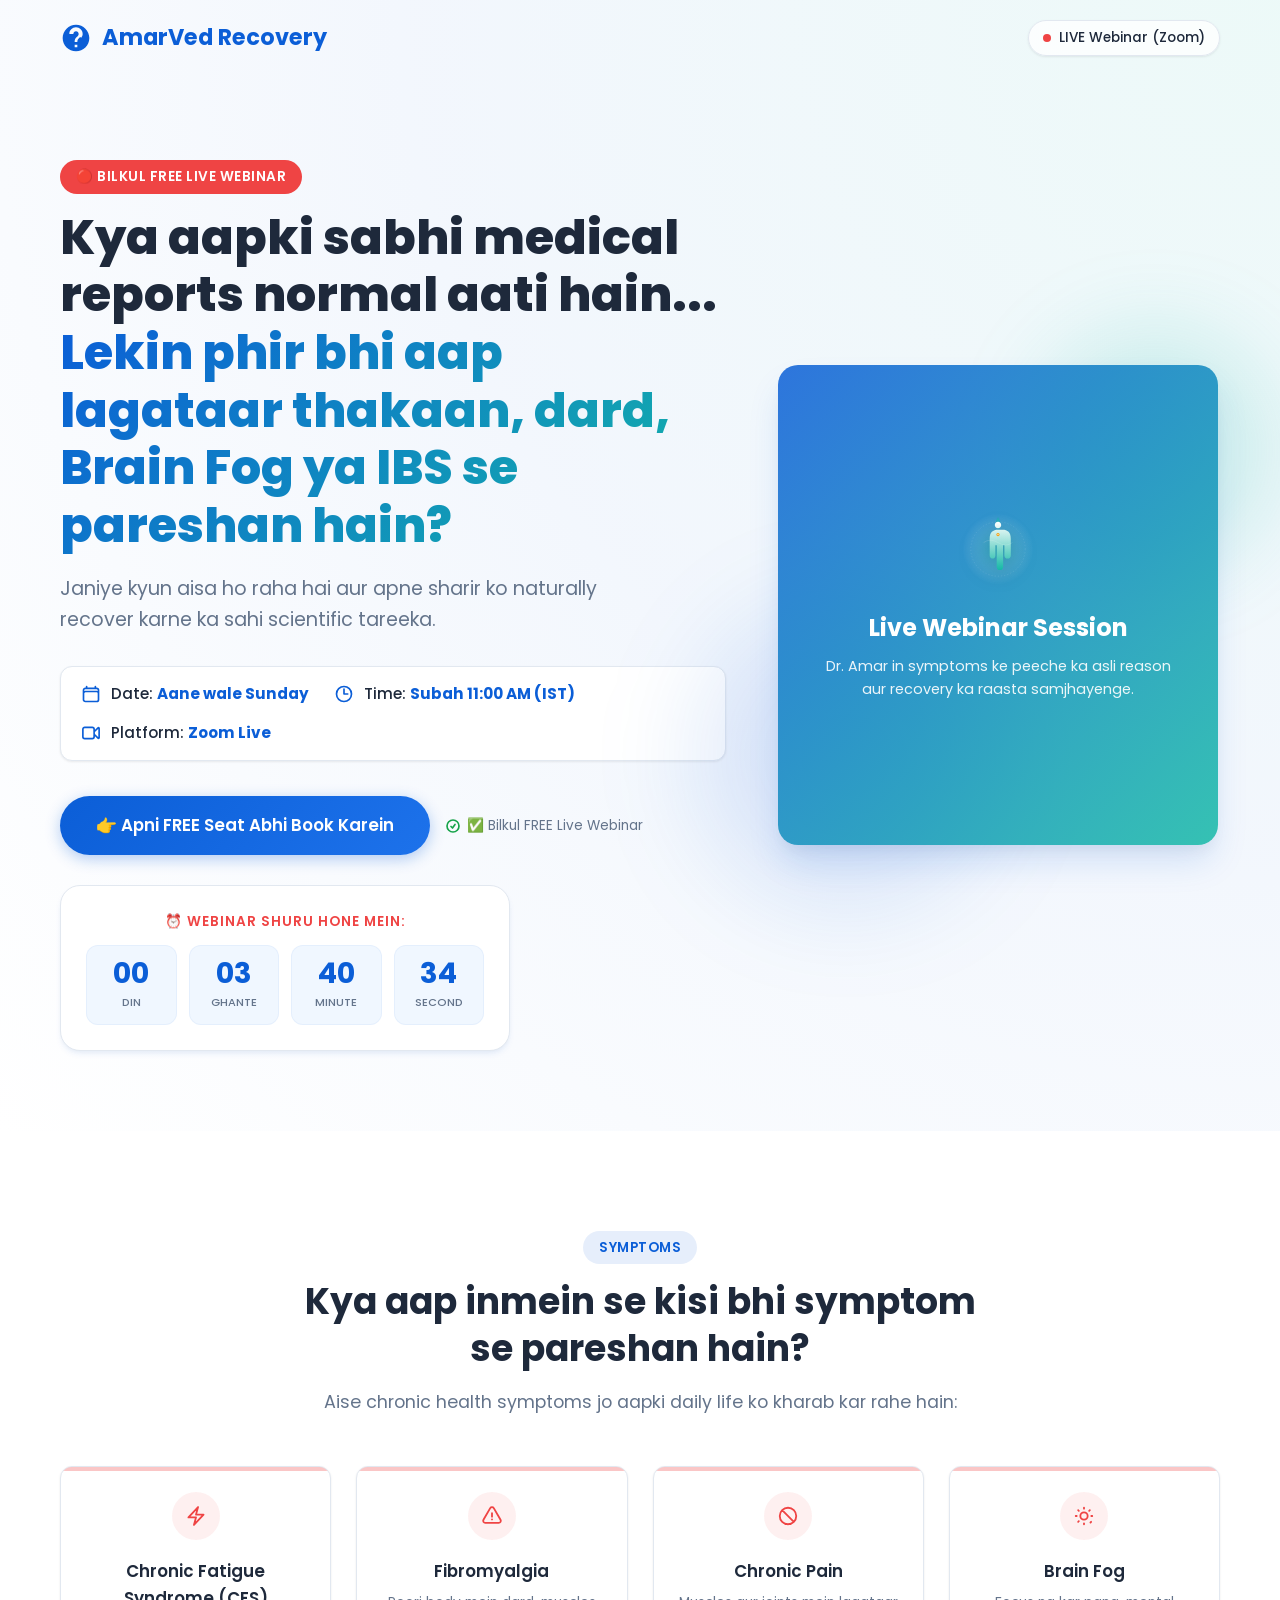
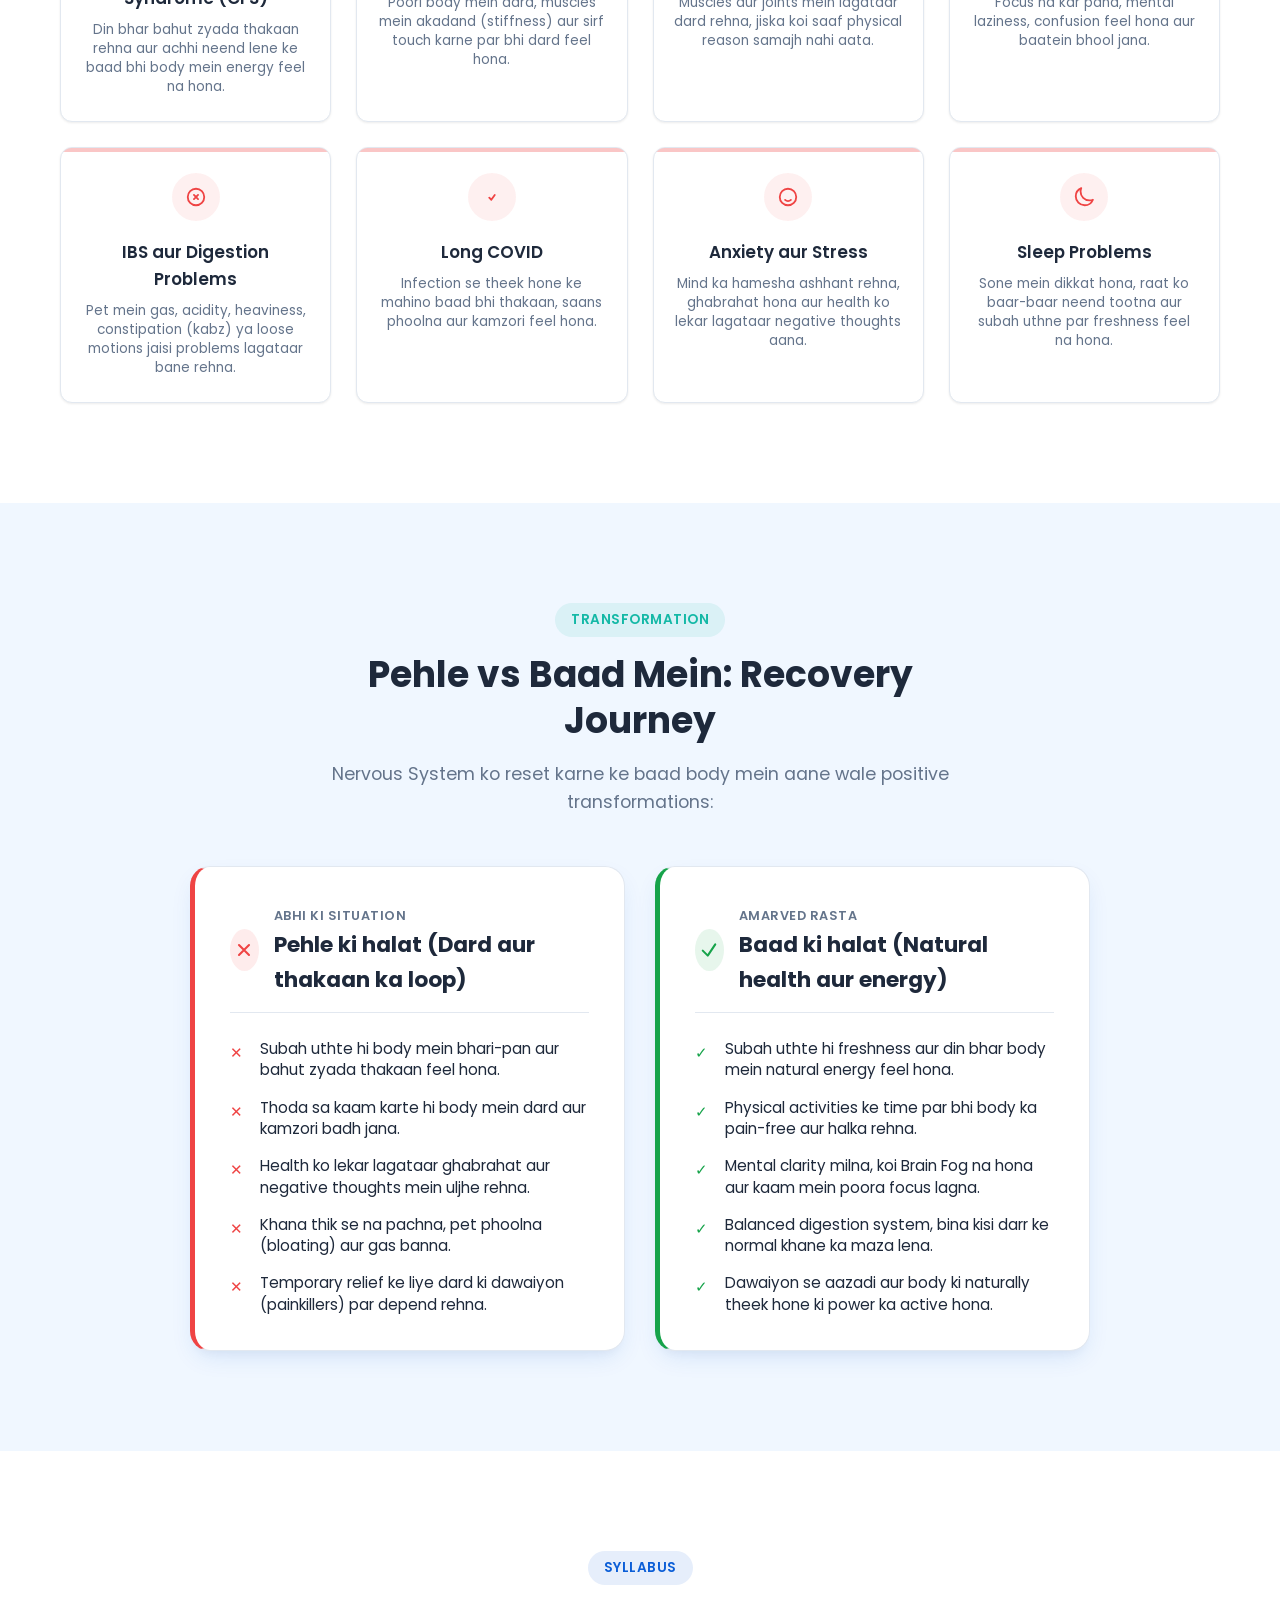
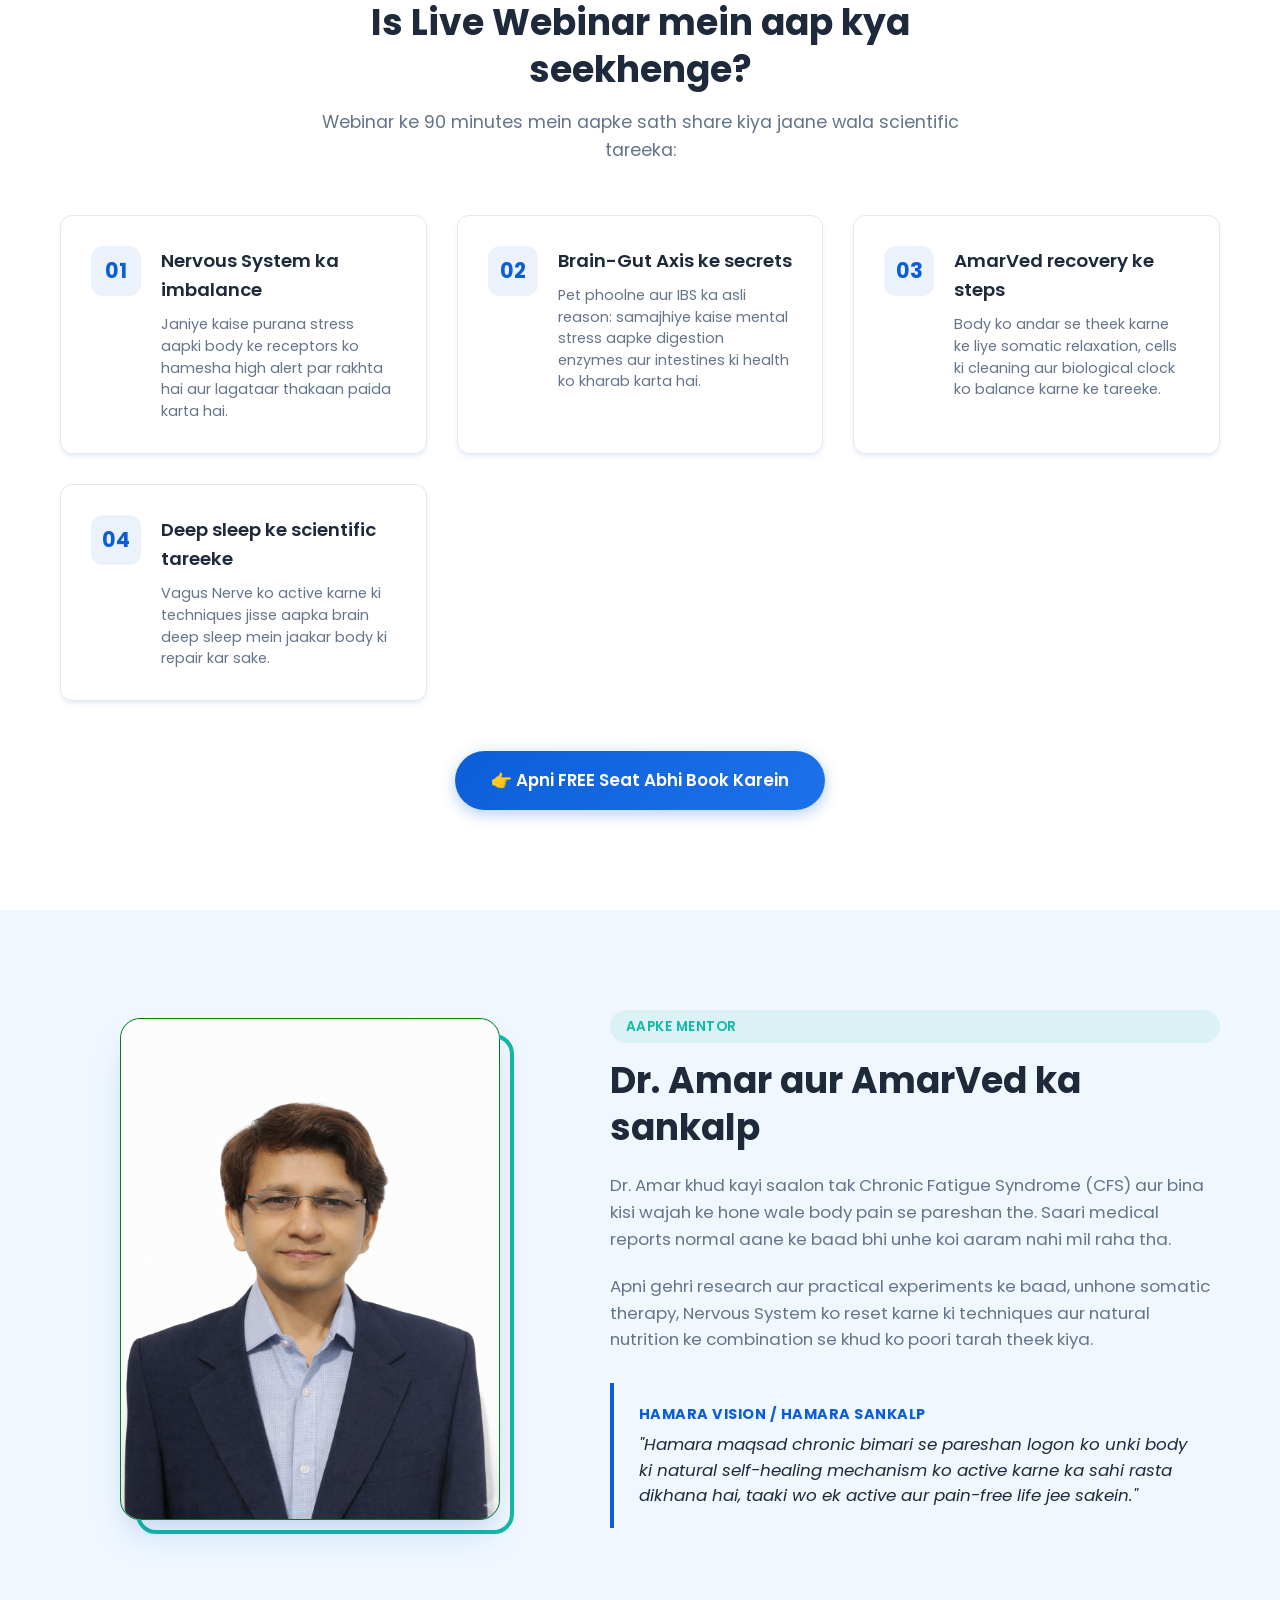
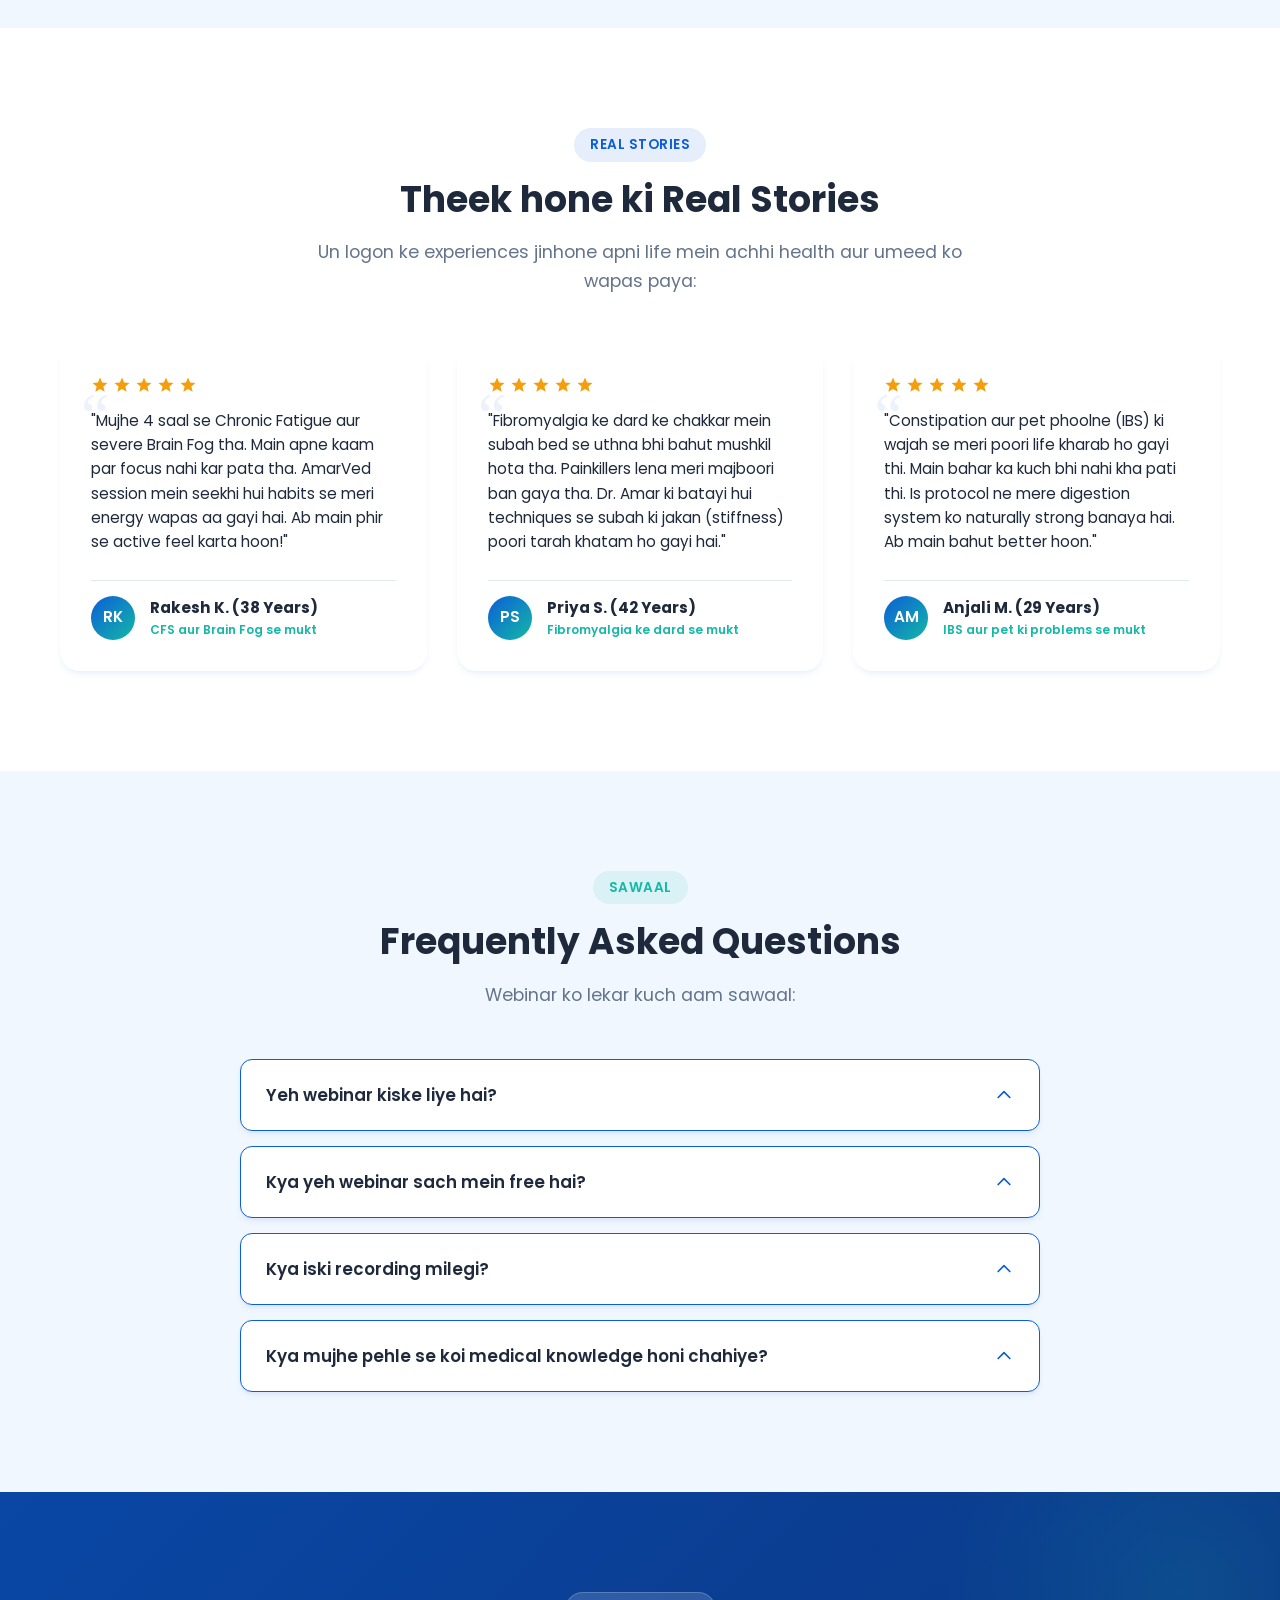
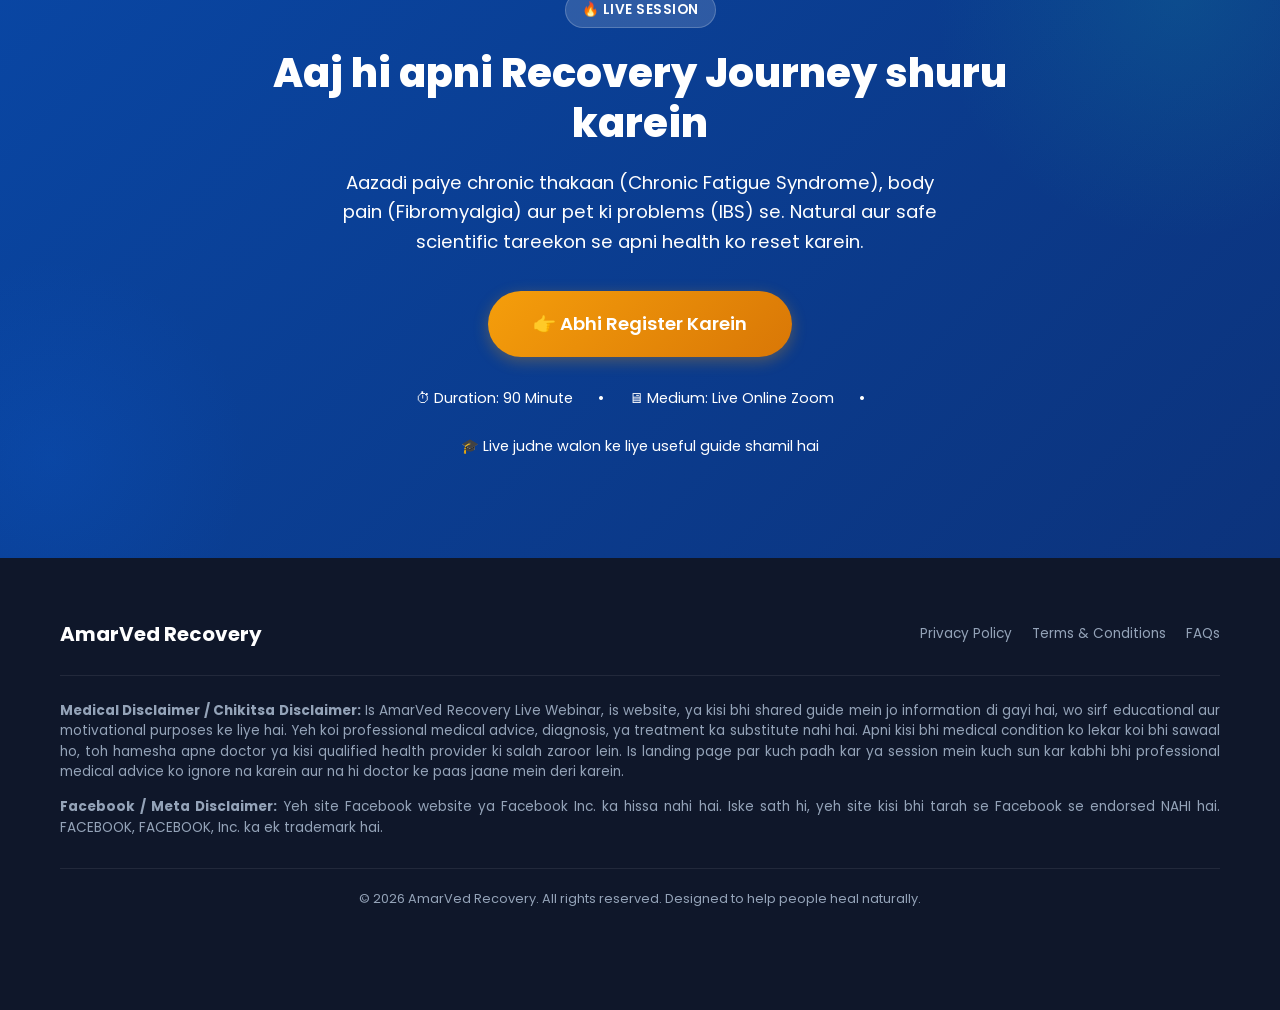
==== commit 8c519043: "Update index.html" ====
--- a/index.html
+++ b/index.html
@@ -504,7 +504,7 @@
       <div class="about-img-container reveal reveal-slide-left">
         <!-- SPEAKER PHOTO PLACEHOLDER: Swap this container with <img src="amar.jpg" alt="Dr. Amar"> -->
         <div class="about-img-placeholder">
-          <img src="images/Amar.png" alt="Dr. Amar" id="Amar1">
+          <img src="images/amar.png" alt="Dr. Amar" id="Amar1">
           <!-- Bio icon SVG -->
         </div>
         <div class="about-decor-border"></div>
@@ -821,4 +821,4 @@
   <script src="script.js"></script>
 </body>
 
-</html>+</html>
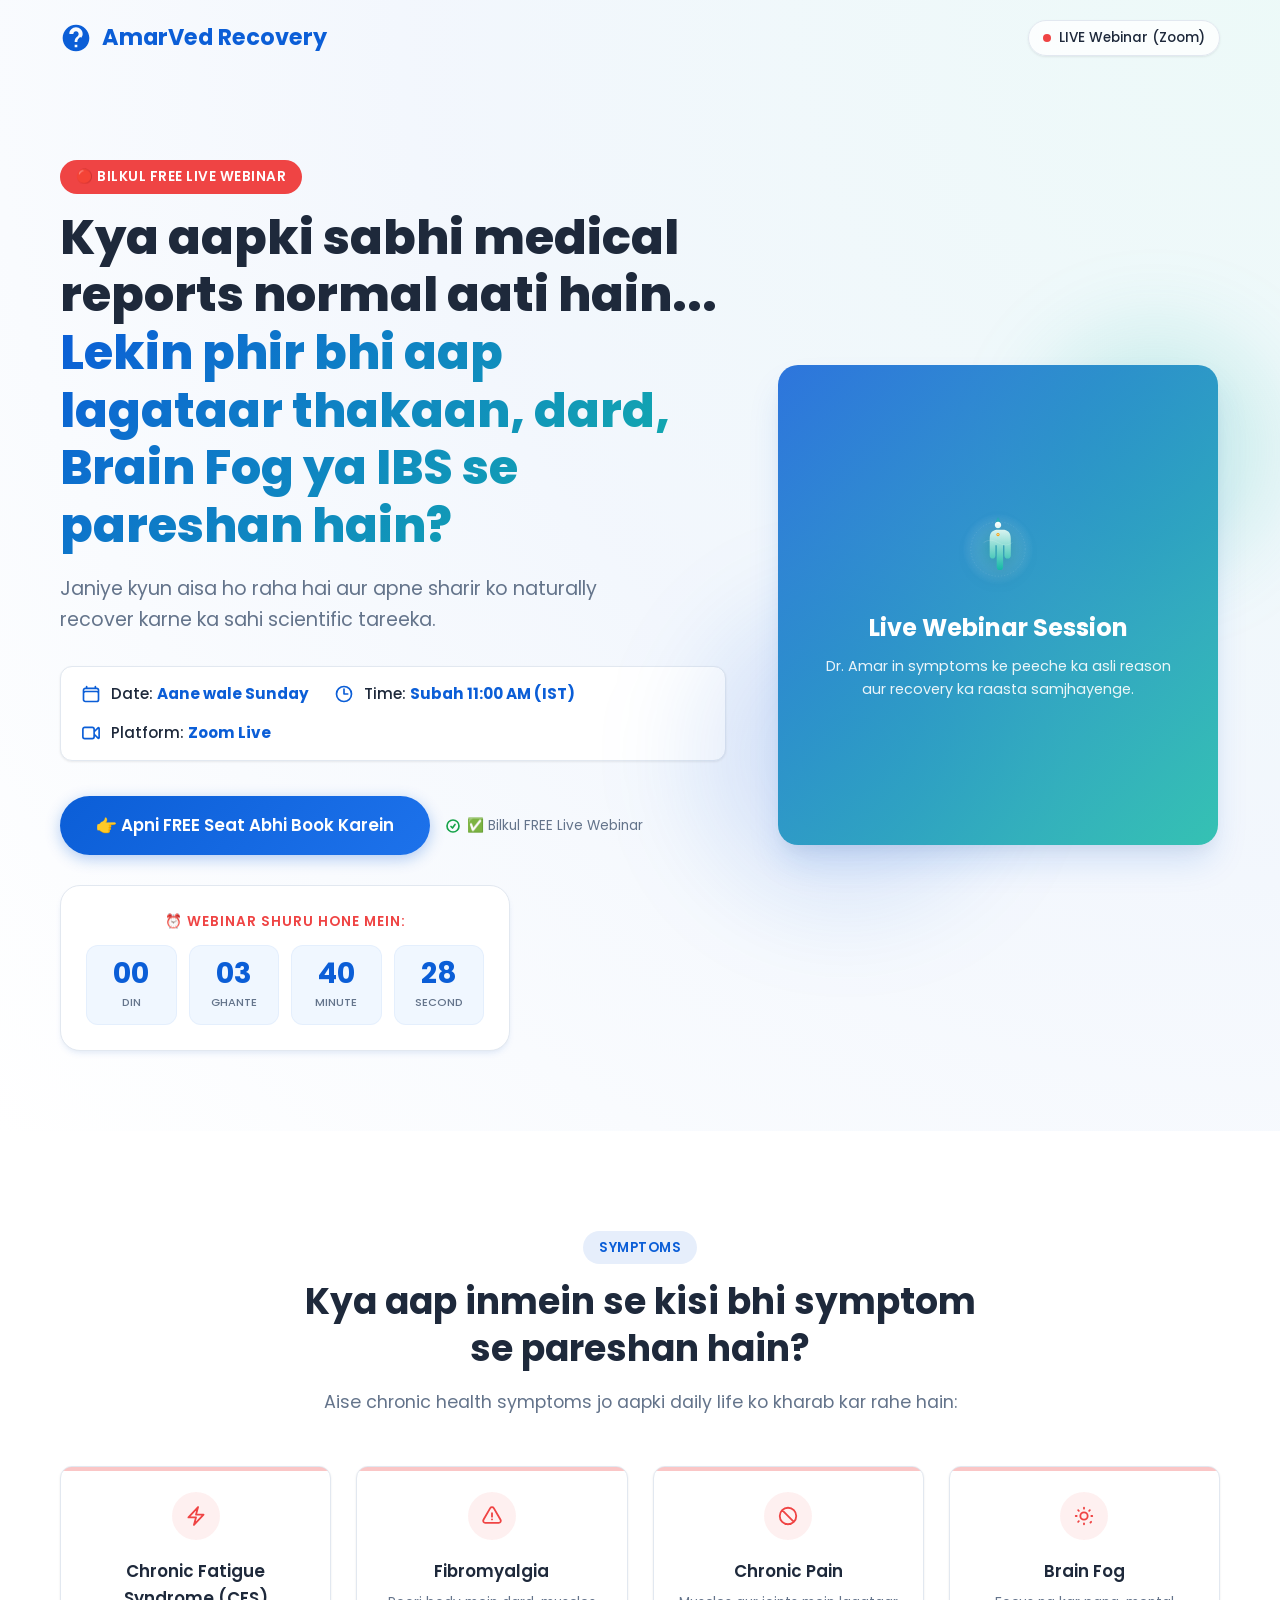
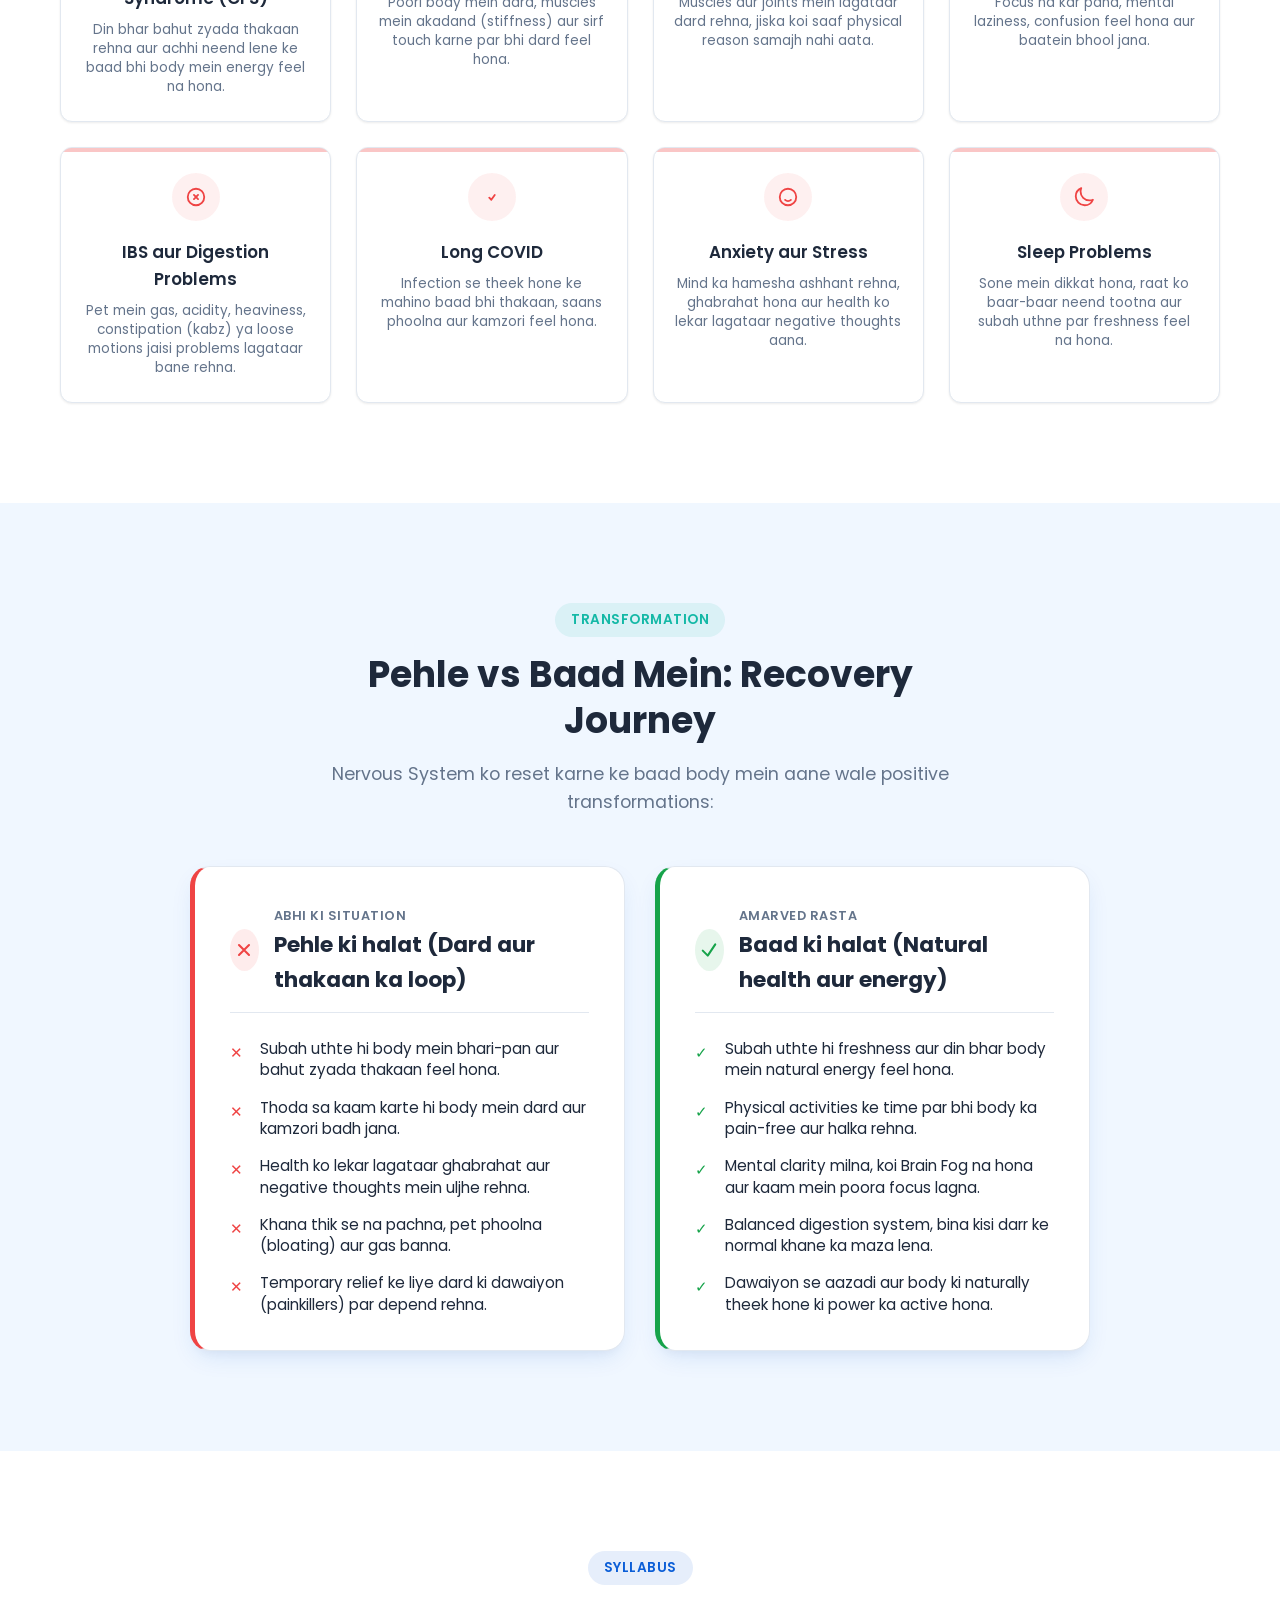
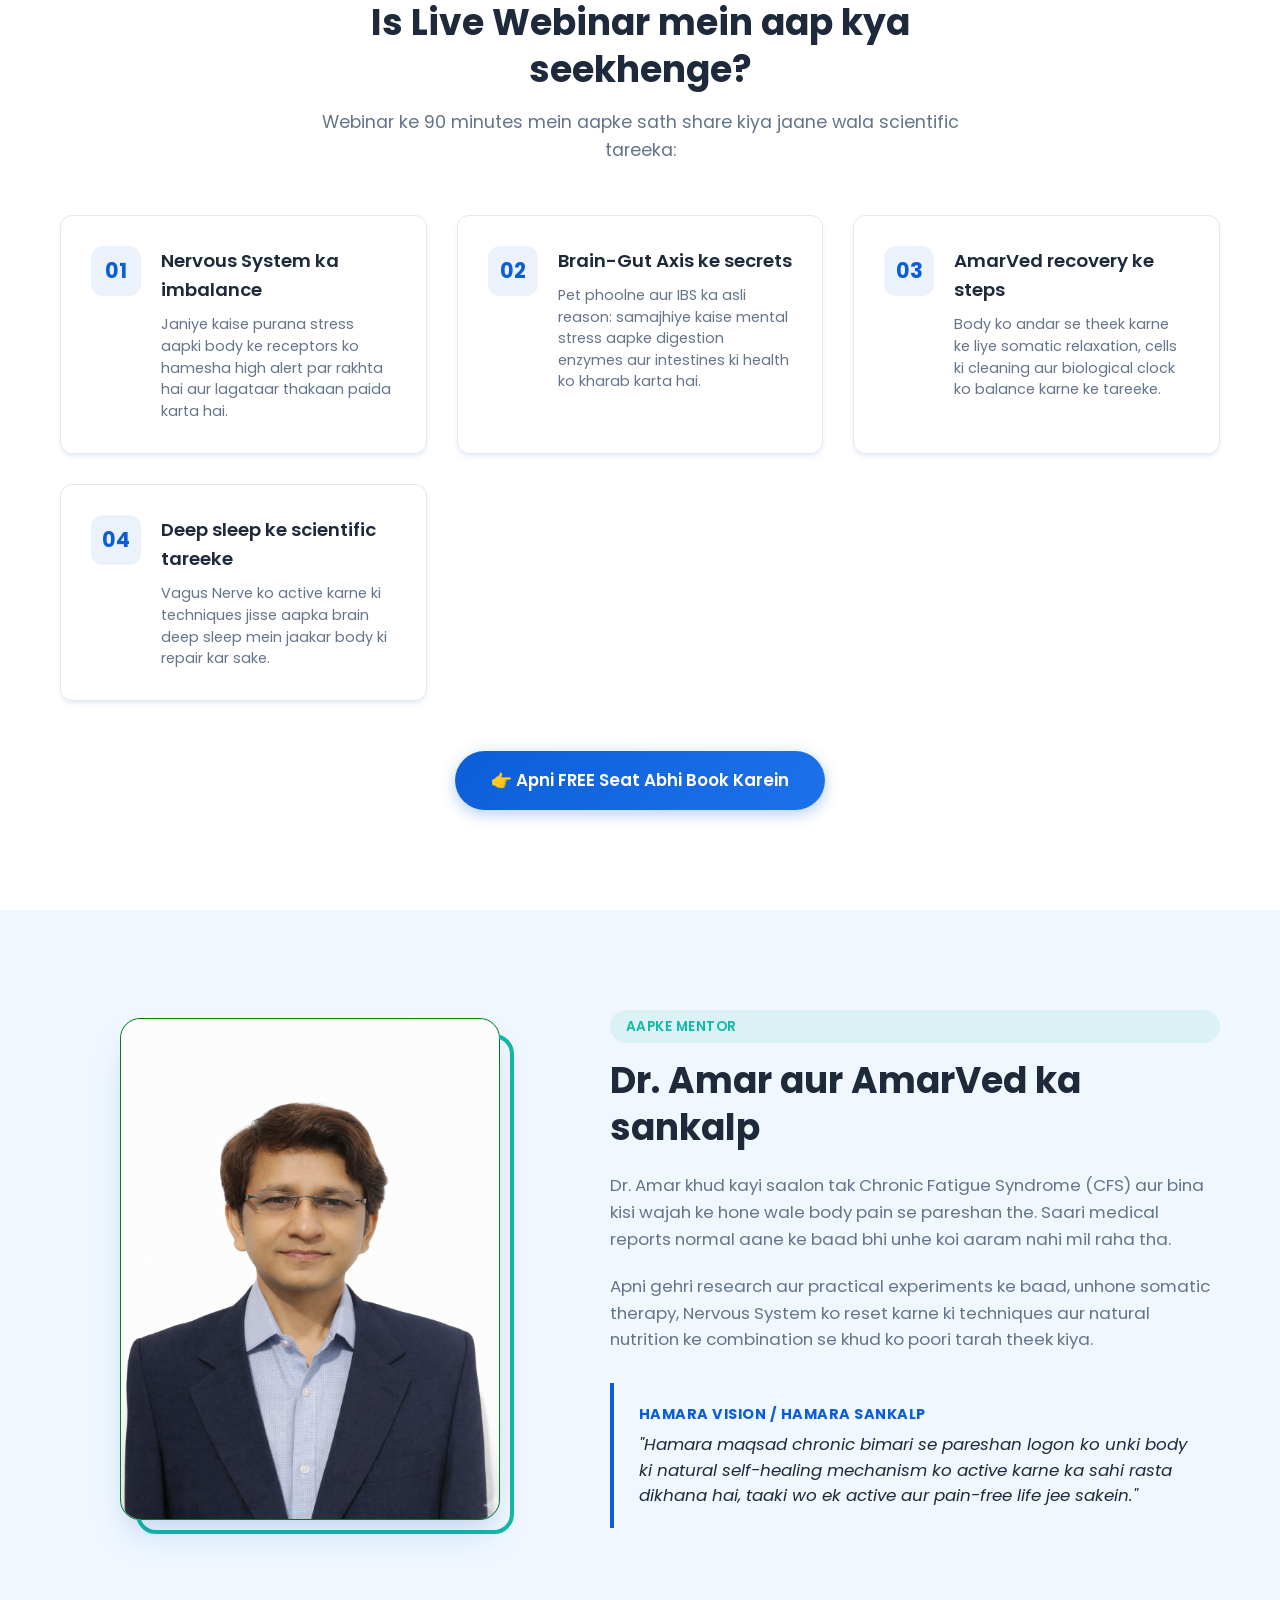
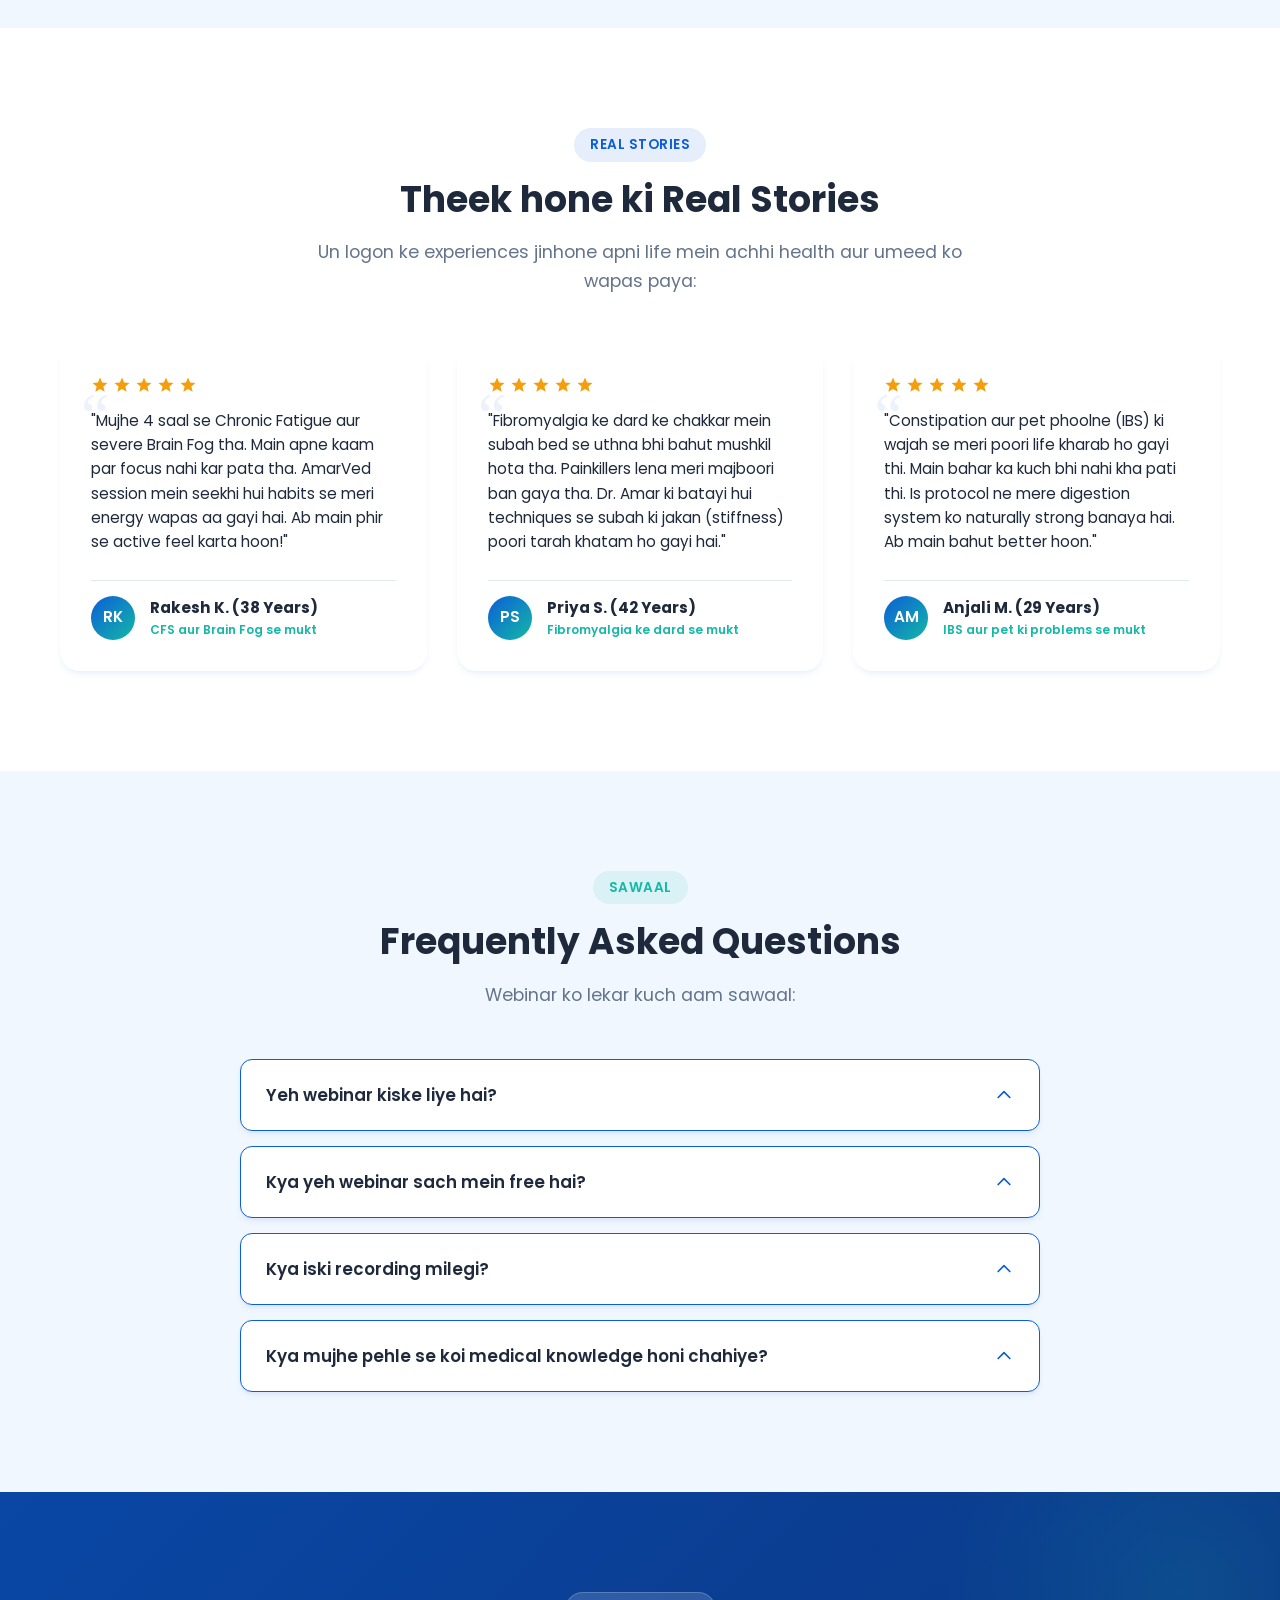
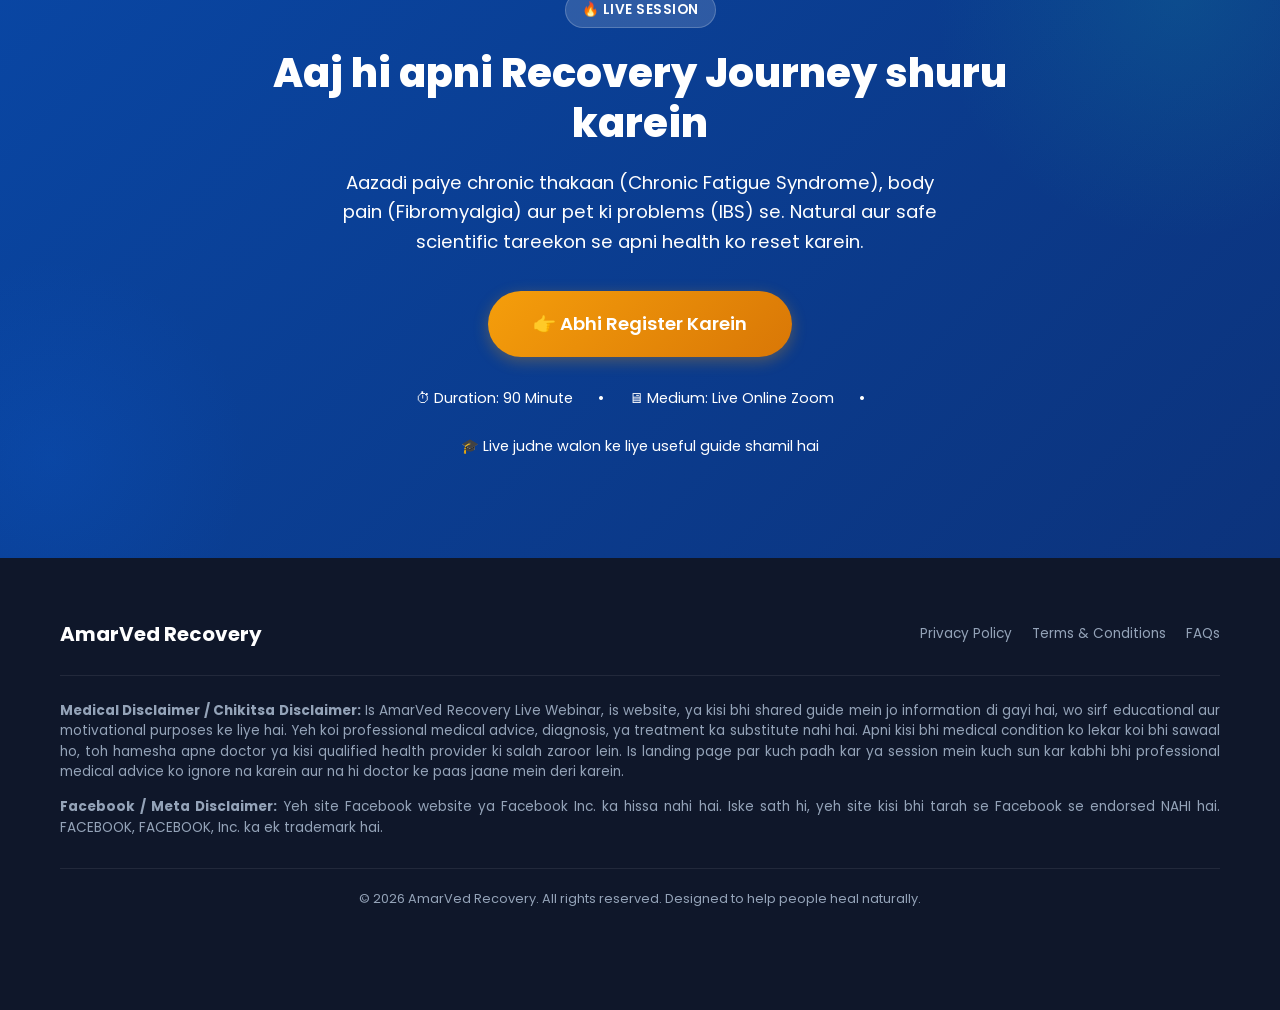
==== commit 97472793: "Update index.html" ====
--- a/index.html
+++ b/index.html
@@ -502,7 +502,7 @@
 
       <!-- About Left: Image placeholder -->
       <div class="about-img-container reveal reveal-slide-left">
-        <!-- SPEAKER PHOTO PLACEHOLDER: Swap this container with <img src="amar.jpg" alt="Dr. Amar"> -->
+        <!-- SPEAKER PHOTO PLACEHOLDER: Swap this container with <img src="amar.png" alt="Dr. Amar"> -->
         <div class="about-img-placeholder">
           <img src="images/amar.png" alt="Dr. Amar" id="Amar1">
           <!-- Bio icon SVG -->
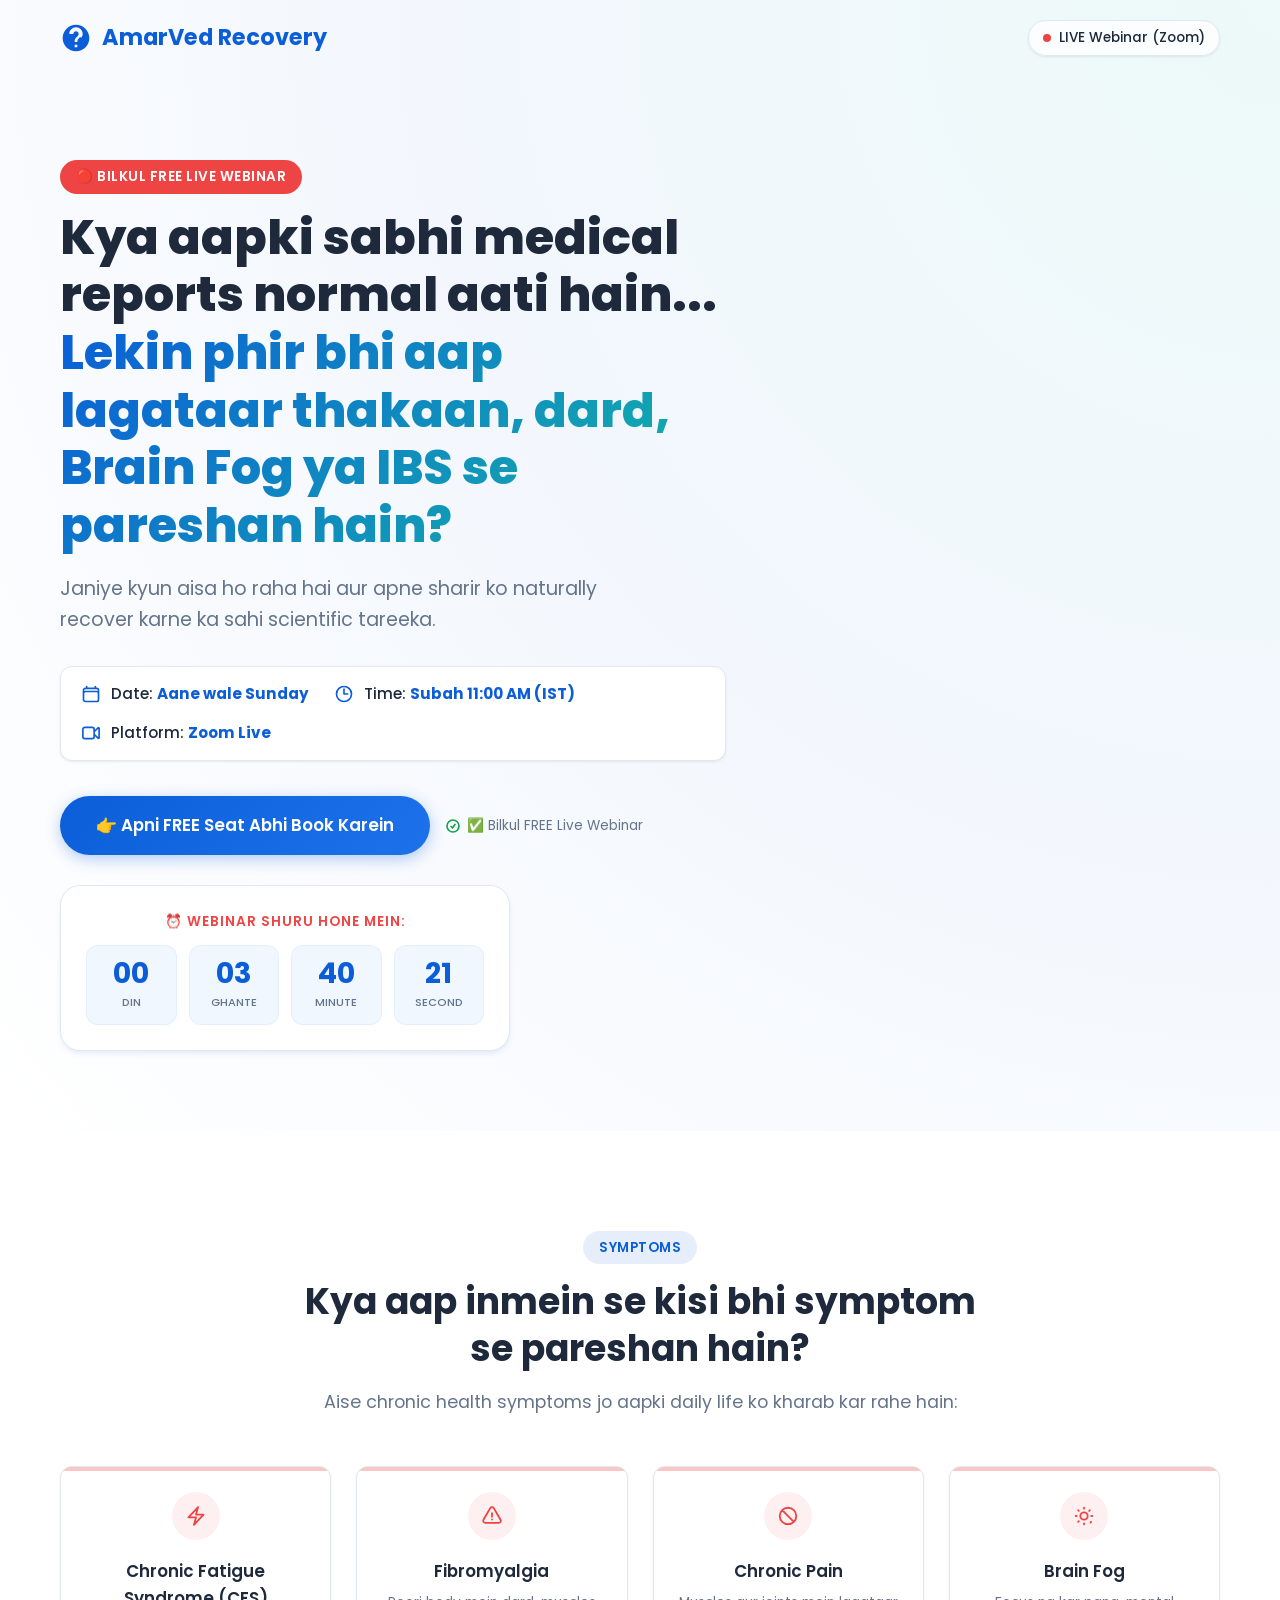
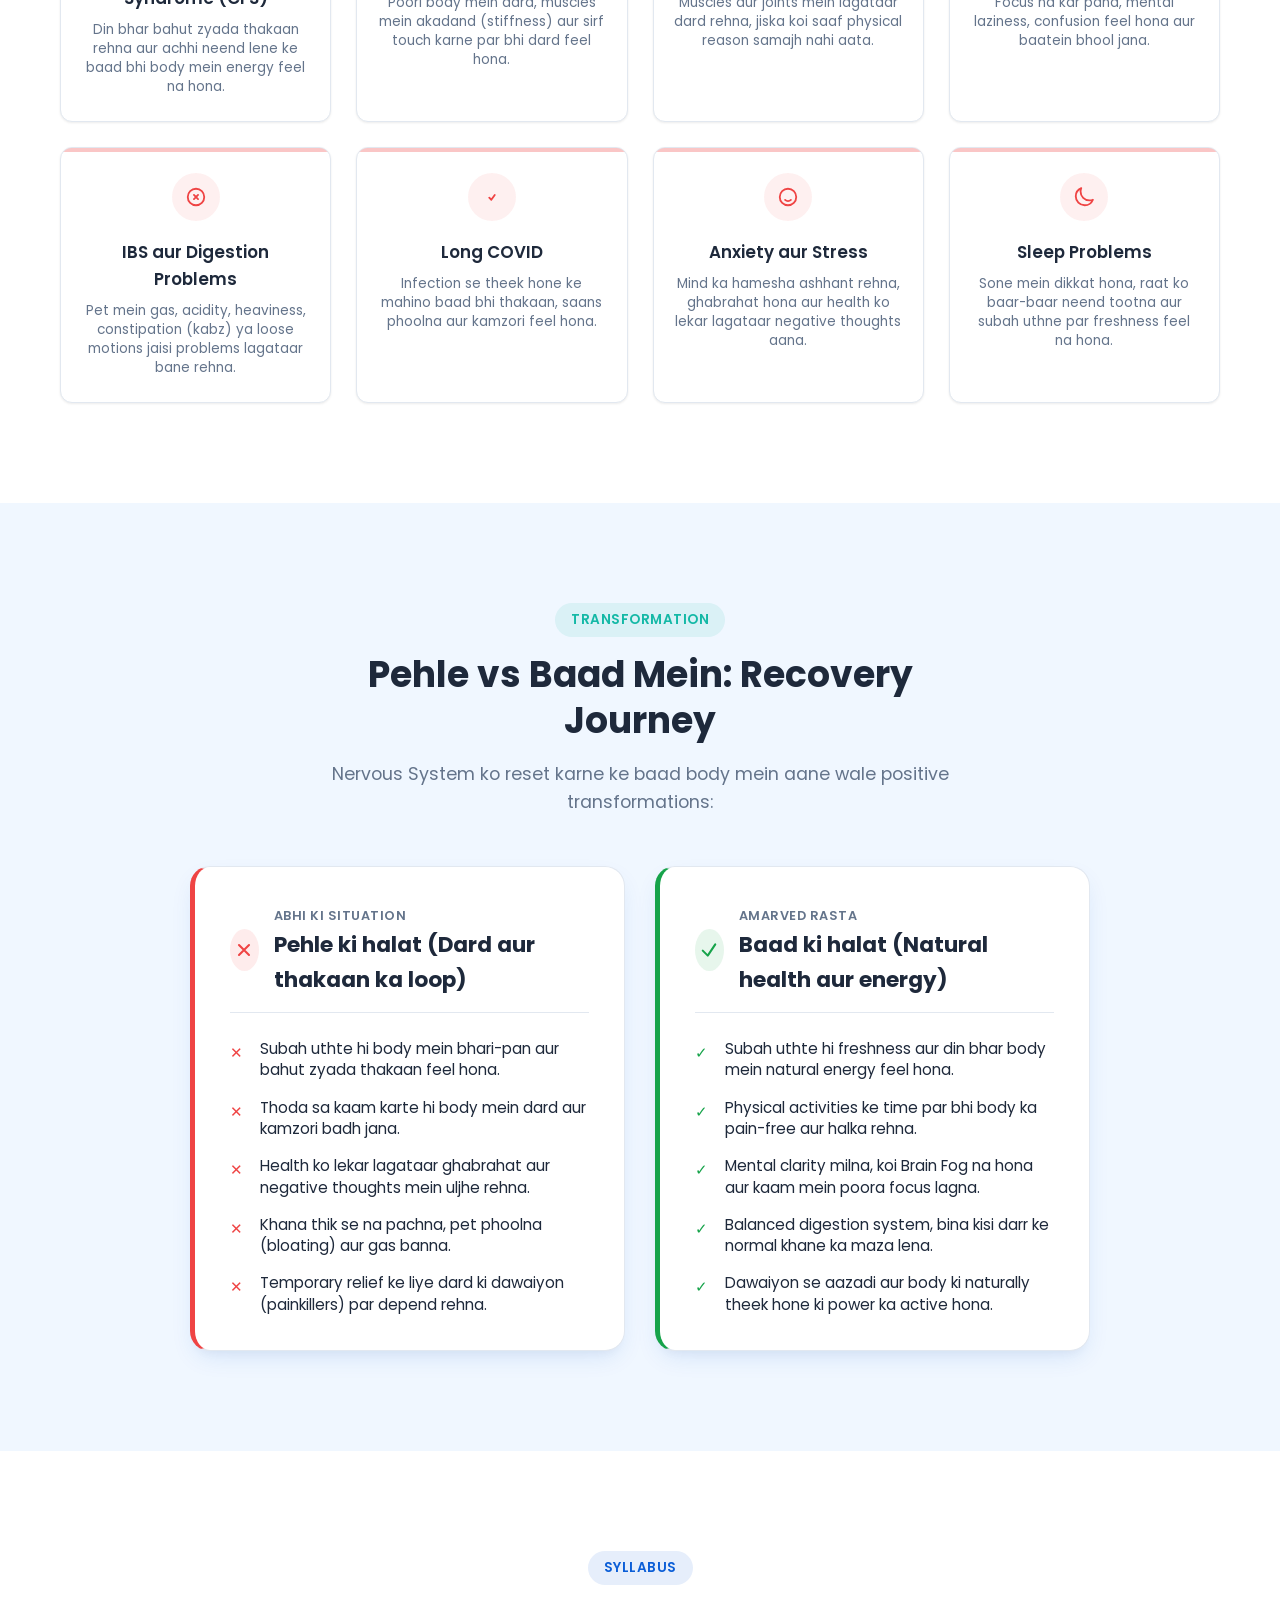
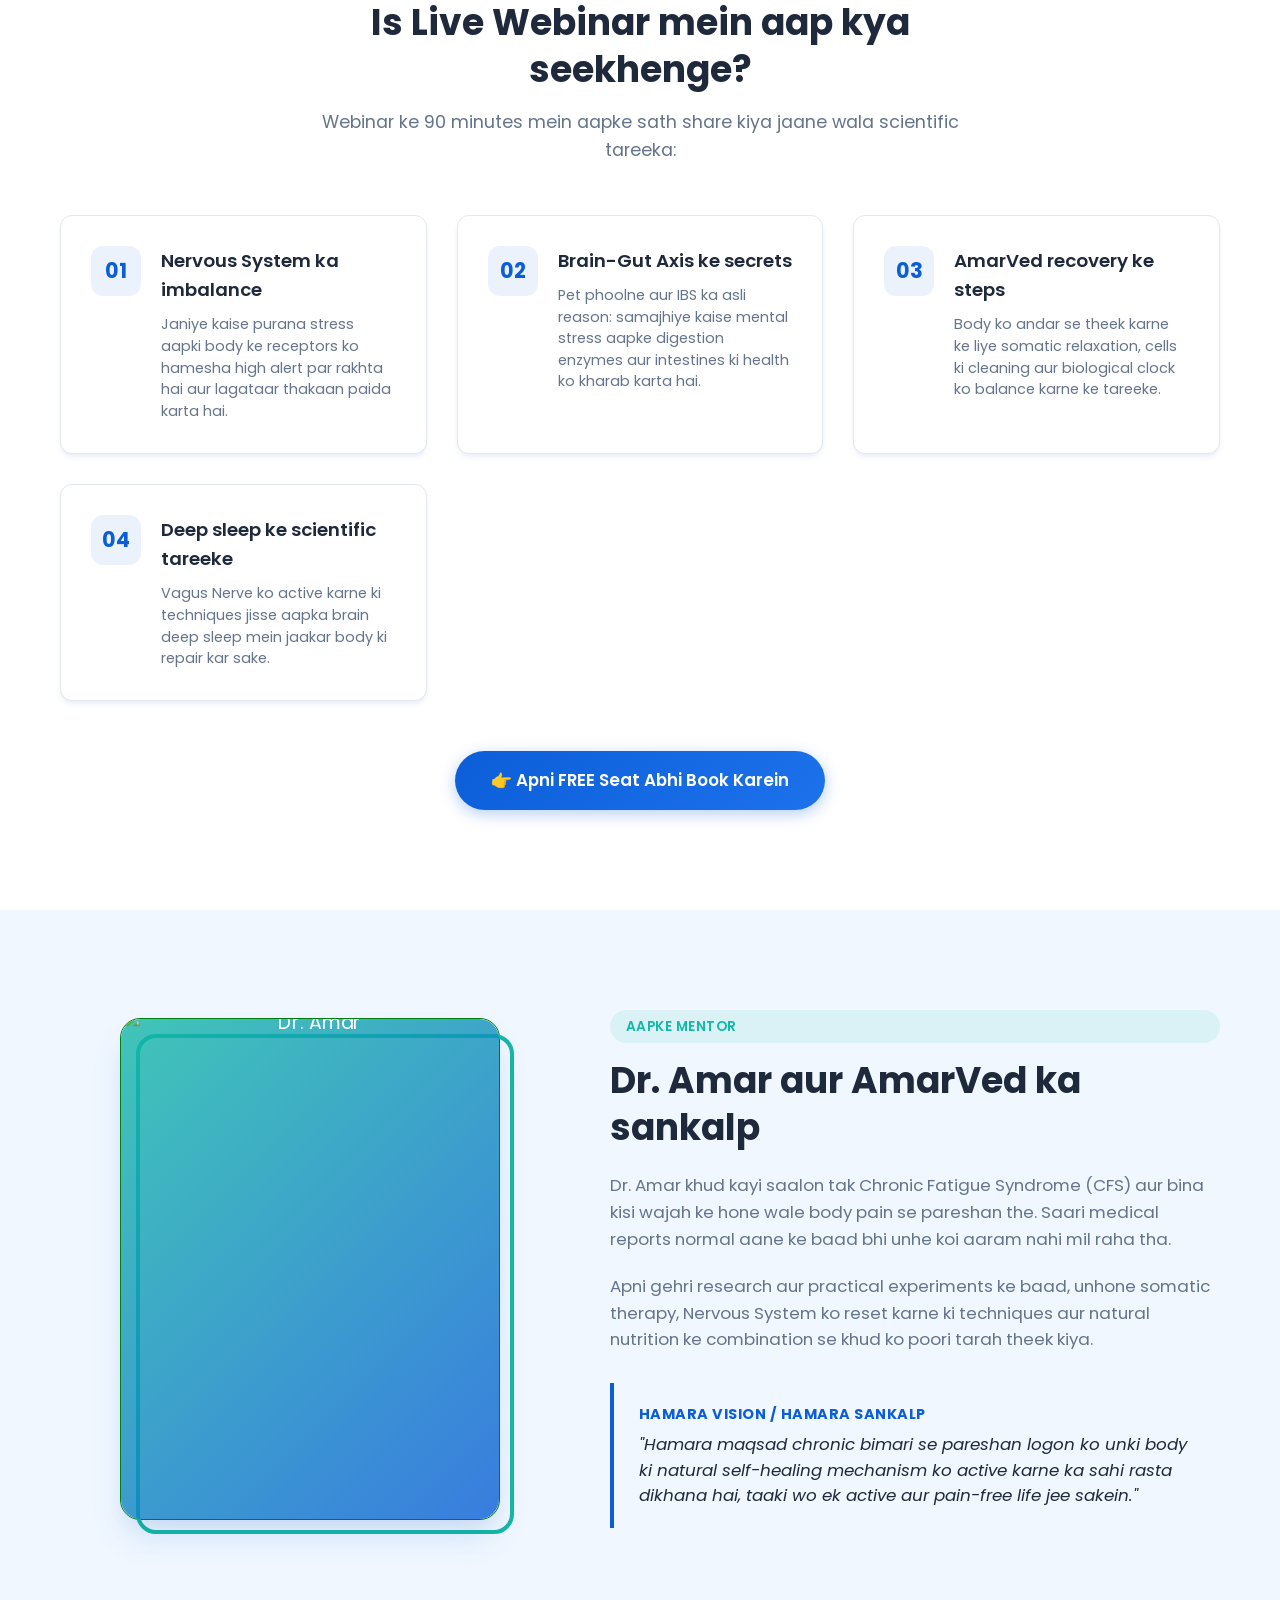
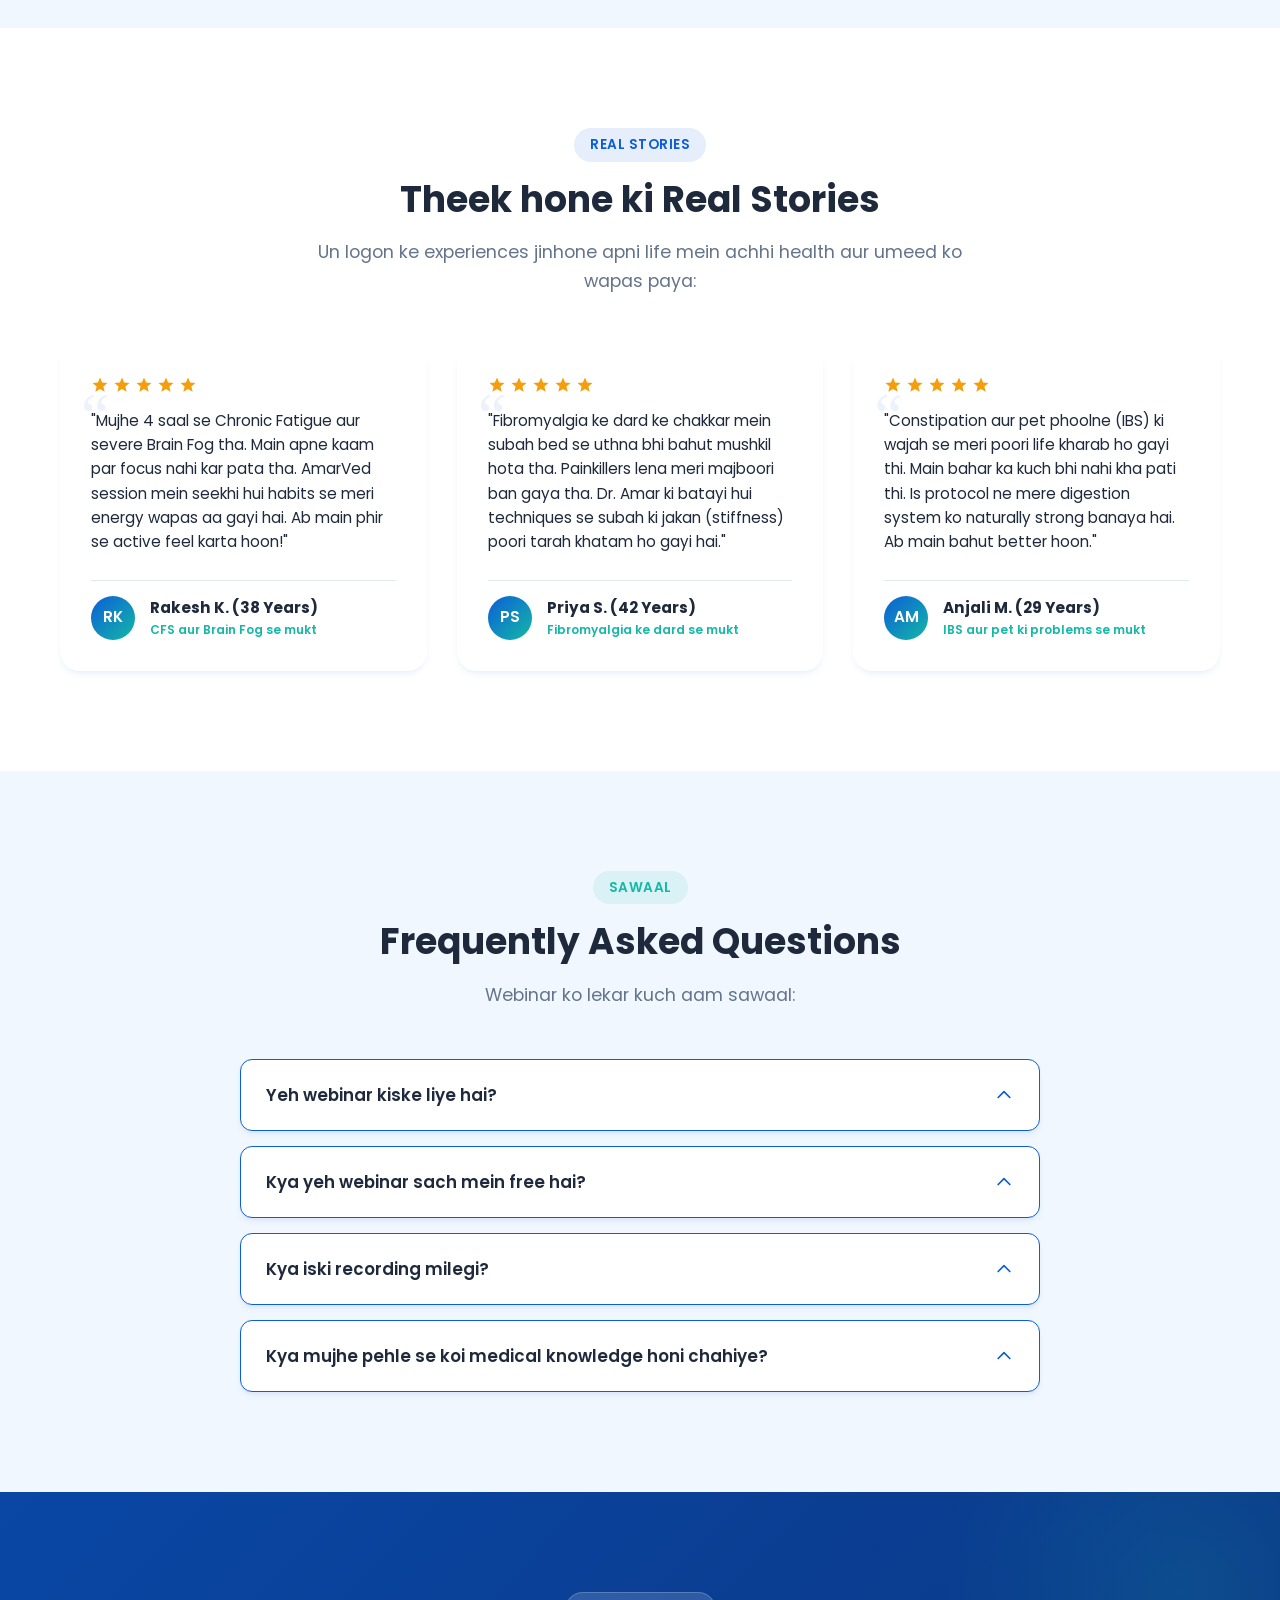
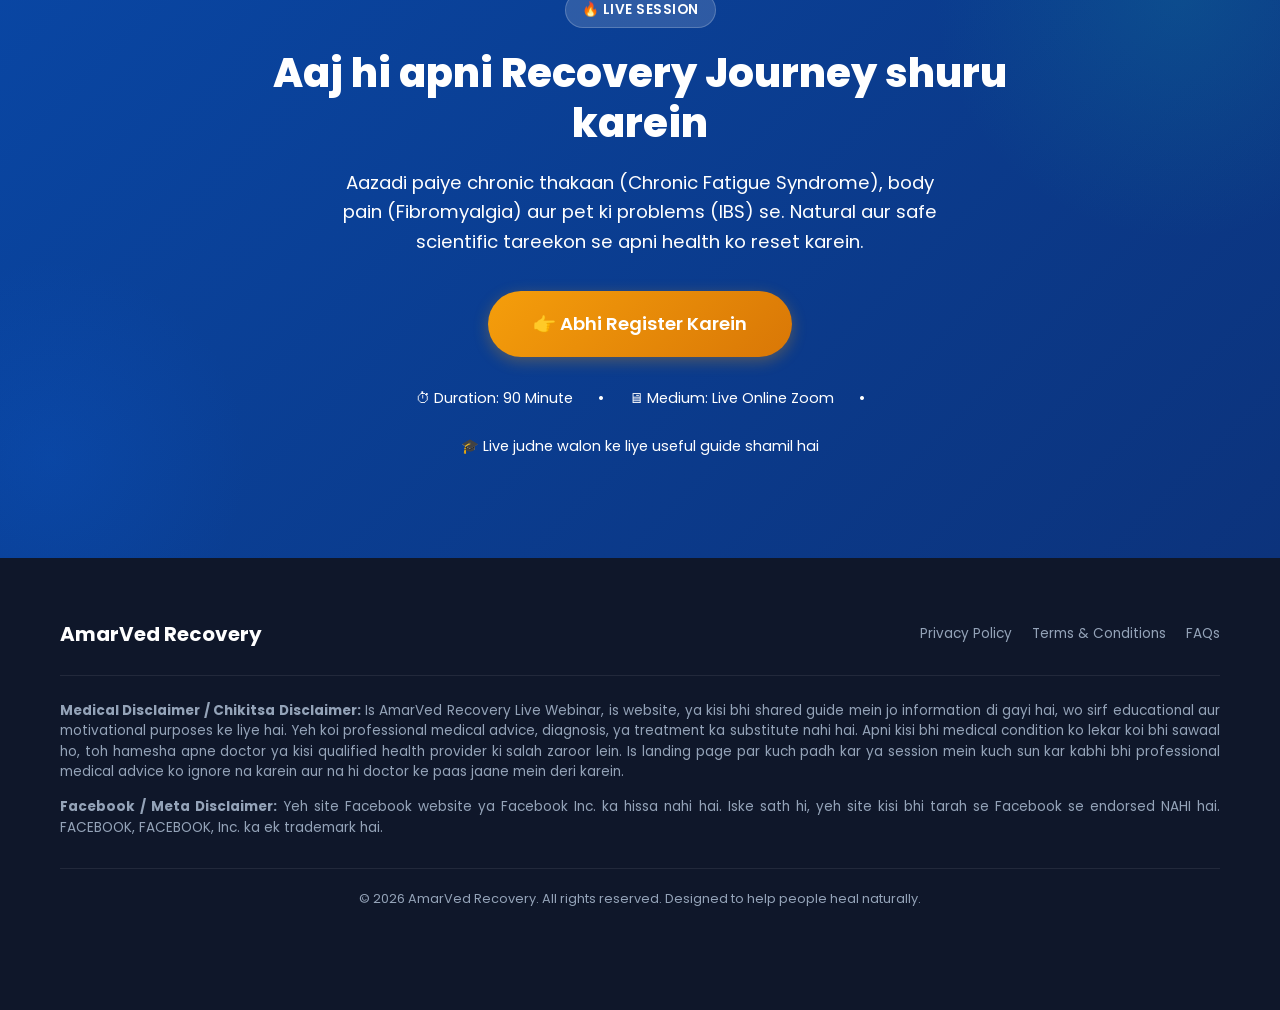
==== commit d7537c77: "Add files via upload" ====
--- a/index.html
+++ b/index.html
@@ -21,7 +21,7 @@
   <meta property="og:url" content="https://amarvedrecovery.com/webinar">
 
   <!-- Favicon placeholder -->
-  <link rel="icon" type="image/jpg" href="images/logo.jpg">
+  <link rel="icon" type="image/png" href="images/logo.png">
 
   <!-- Core CSS File -->
   <link rel="stylesheet" href="styles.css">
@@ -160,47 +160,6 @@
 
       </div>
 
-      <!-- Hero Right: Wellness Vector Illustration -->
-      <div class="hero-visual reveal reveal-fade">
-        <div class="hero-image-container">
-          <div class="hero-img-placeholder">
-            <!-- Wellness Vector Graphic instead of placeholder block -->
-            <svg xmlns="http://www.w3.org/2000/svg" viewBox="0 0 500 500" width="100%" height="100%"
-              style="max-height: 380px;">
-              <defs>
-                <radialGradient id="glow" cx="50%" cy="50%" r="50%">
-                  <stop offset="0%" stop-color="rgba(20, 184, 166, 0.4)" />
-                  <stop offset="100%" stop-color="rgba(255, 255, 255, 0)" />
-                </radialGradient>
-                <linearGradient id="body-grad" x1="0%" y1="0%" x2="0%" y2="100%">
-                  <stop offset="0%" stop-color="#FFFFFF" />
-                  <stop offset="100%" stop-color="#14B8A6" />
-                </linearGradient>
-              </defs>
-              <circle cx="250" cy="250" r="220" fill="url(#glow)" />
-              <circle cx="250" cy="250" r="170" fill="none" stroke="rgba(255, 255, 255, 0.3)" stroke-width="2"
-                stroke-dasharray="8 12" />
-              <path d="M250,50 Q280,90 250,130 Q220,90 250,50 Z" fill="rgba(20, 184, 166, 0.5)" />
-              <!-- Wellness Figure Path -->
-              <path
-                d="M250,120 C262,120 270,112 270,100 C270,88 262,80 250,80 C238,80 230,88 230,100 C230,112 238,120 250,120 Z M250,130 C218,130 198,146 198,186 L198,290 C198,302 206,310 218,310 C226,310 234,302 234,290 L234,226 L242,226 L242,362 C242,374 250,382 262,382 C274,382 282,374 282,362 L282,226 L290,226 L290,290 C290,302 298,310 310,310 C322,310 330,302 330,290 L330,186 C330,146 310,130 278,130 Z"
-                fill="url(#body-grad)" />
-              <circle cx="250" cy="160" r="10" fill="#F59E0B" />
-              <circle cx="250" cy="160" r="4" fill="#FFF" />
-              <path d="M160,210 Q200,180 250,210 T340,210" fill="none" stroke="rgba(255, 255, 255, 0.4)"
-                stroke-width="2" />
-            </svg>
-            <h3>Live Webinar Session</h3>
-            <p>Dr. Amar in symptoms ke peeche ka asli reason aur recovery ka raasta samjhayenge.</p>
-          </div>
-        </div>
-
-        <!-- Background blobs for graphic premium feel -->
-        <div class="hero-bg-shapes">
-          <div class="shape-circle-1"></div>
-          <div class="shape-circle-2"></div>
-        </div>
-      </div>
 
     </div>
   </section>
@@ -502,9 +461,9 @@
 
       <!-- About Left: Image placeholder -->
       <div class="about-img-container reveal reveal-slide-left">
-        <!-- SPEAKER PHOTO PLACEHOLDER: Swap this container with <img src="amar.png" alt="Dr. Amar"> -->
+        <!-- SPEAKER PHOTO PLACEHOLDER: Swap this container with <img src="amar.jpg" alt="Dr. Amar"> -->
         <div class="about-img-placeholder">
-          <img src="images/amar.png" alt="Dr. Amar" id="Amar1">
+          <img src="images/Amar.png" alt="Dr. Amar" id="Amar1">
           <!-- Bio icon SVG -->
         </div>
         <div class="about-decor-border"></div>
@@ -821,4 +780,4 @@
   <script src="script.js"></script>
 </body>
 
-</html>
+</html>
